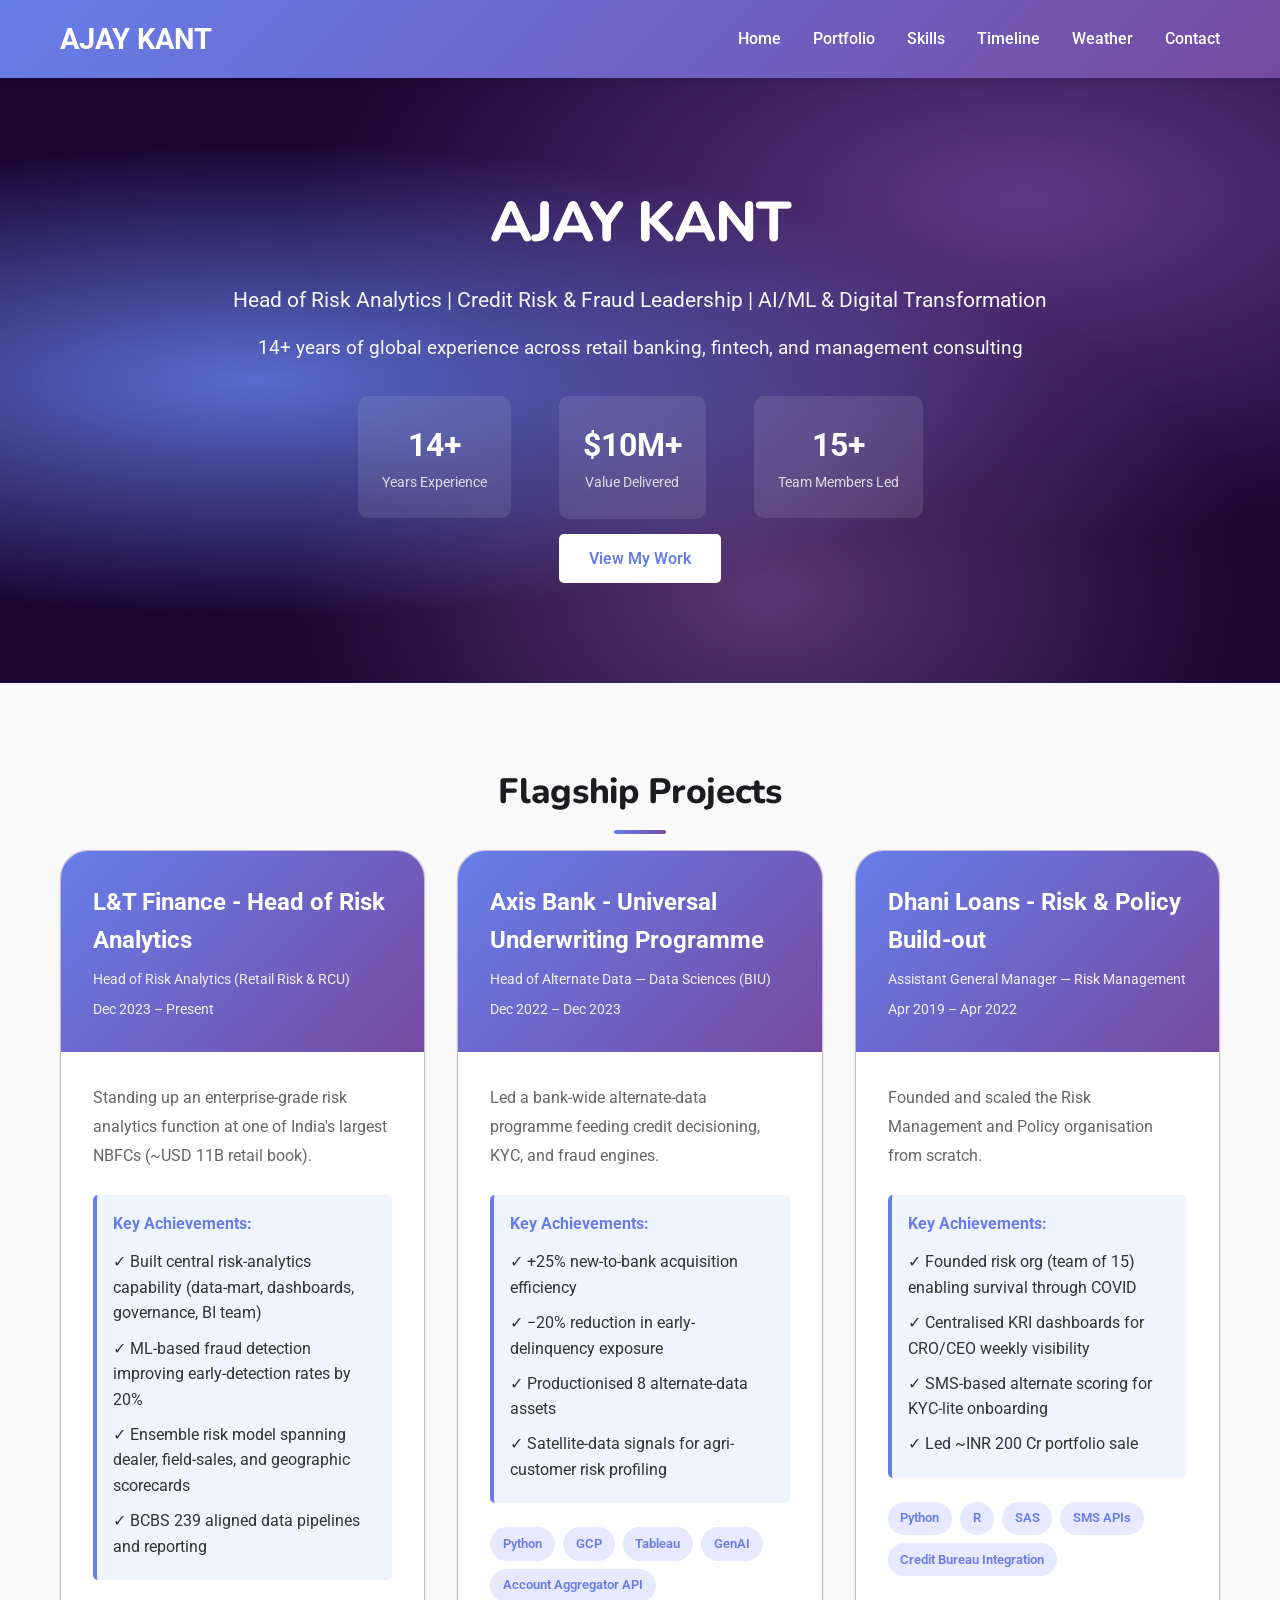
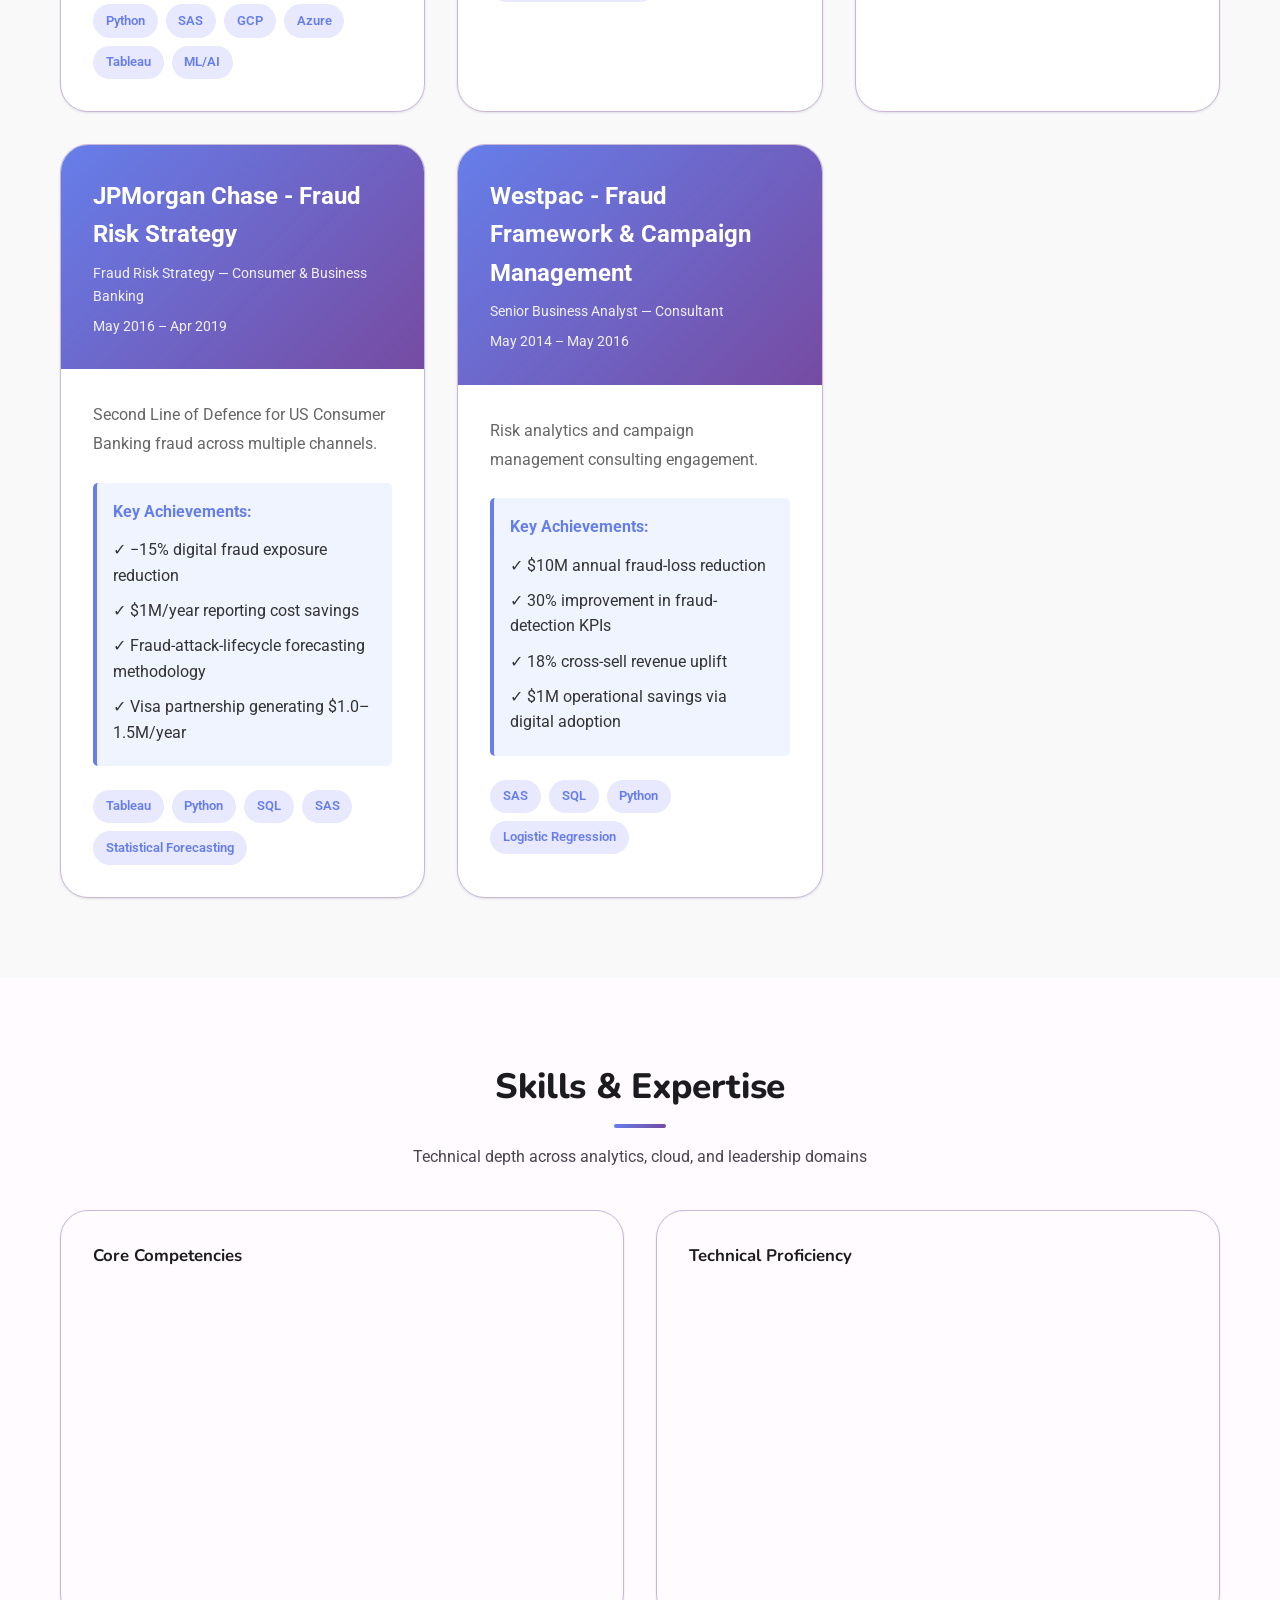
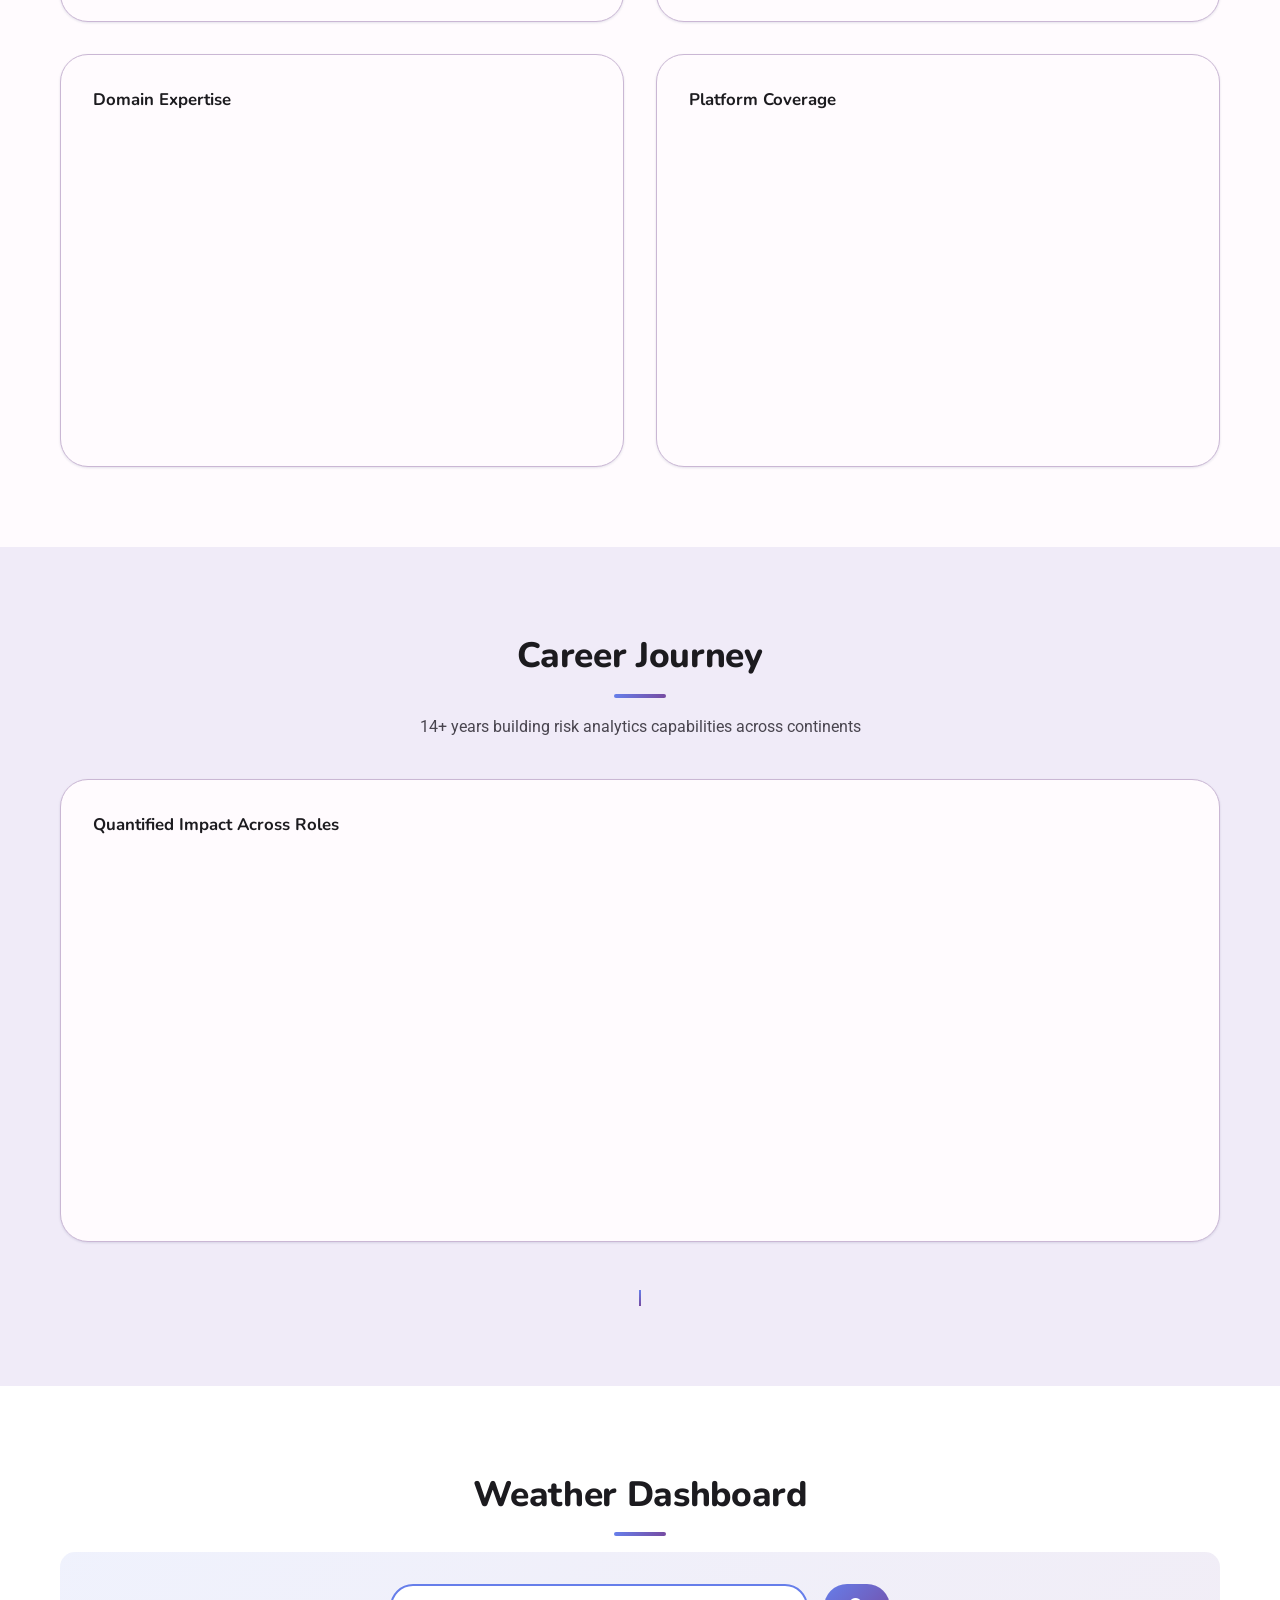
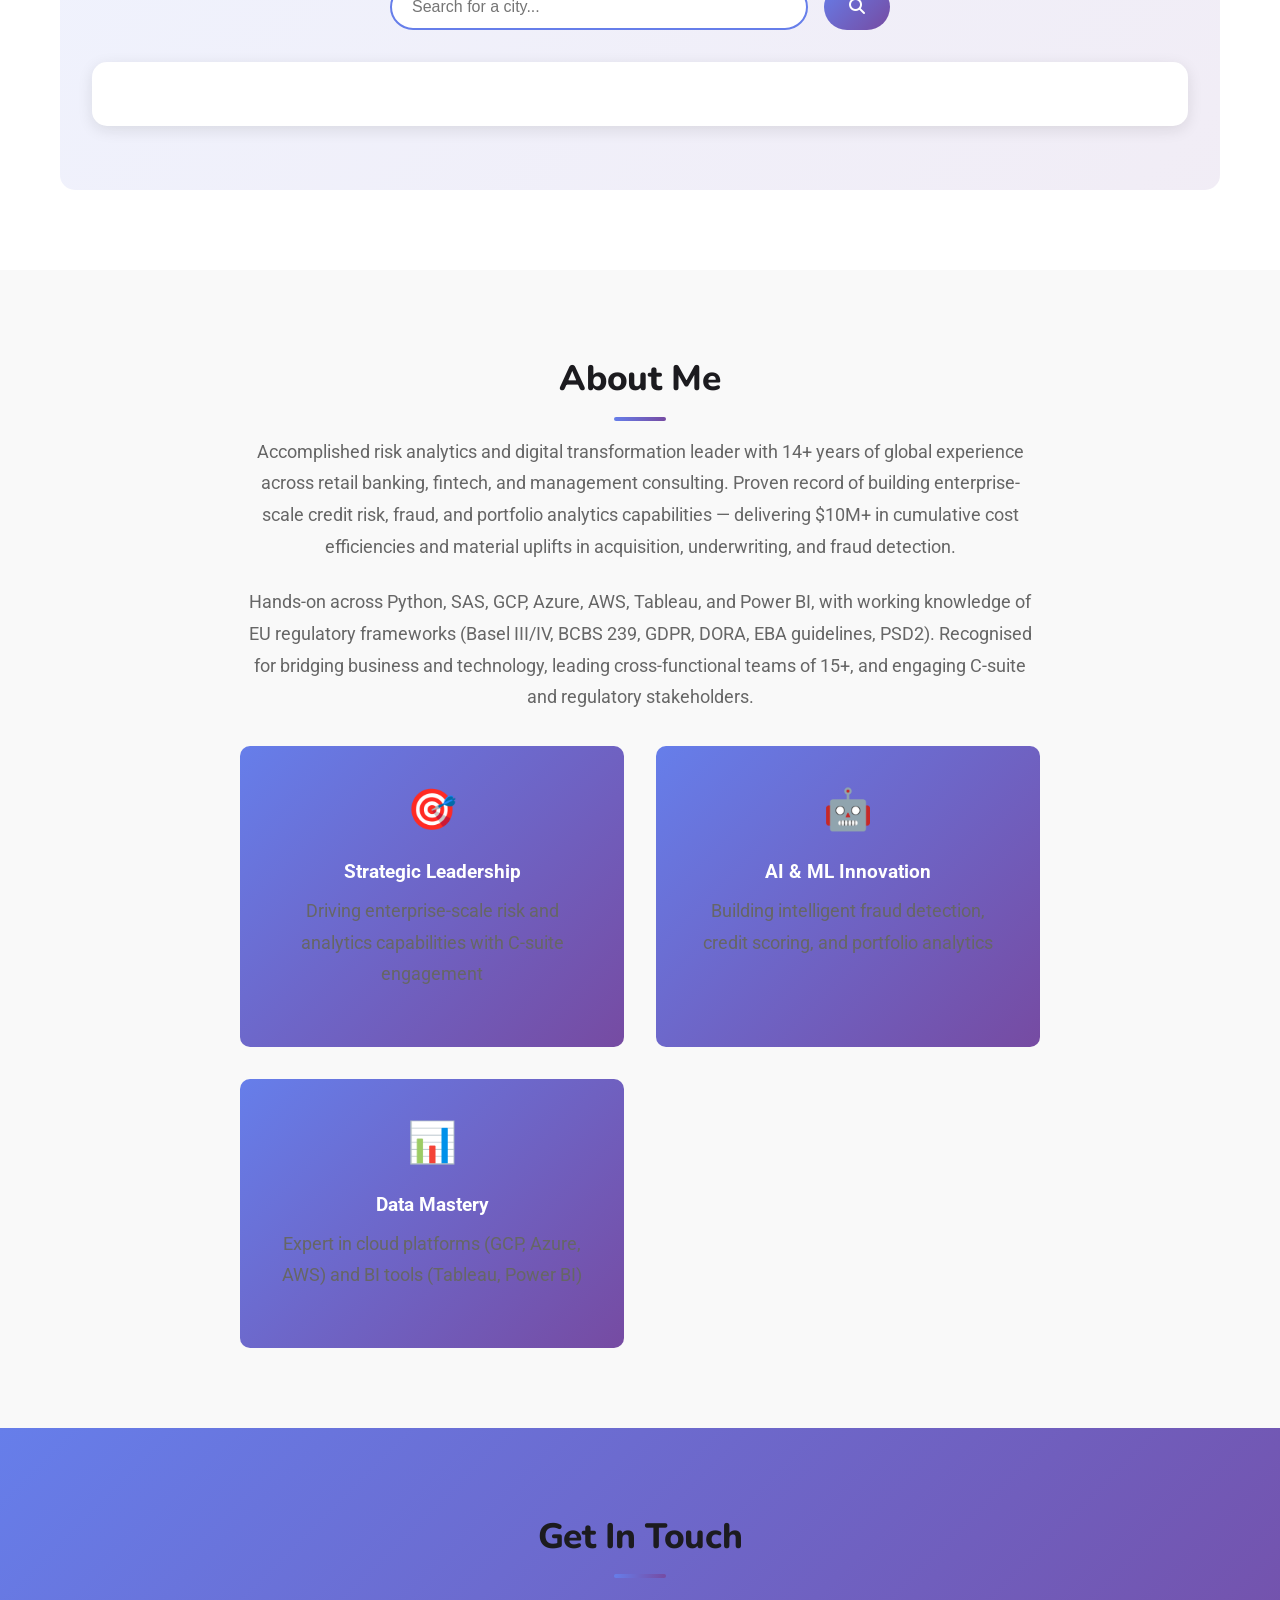
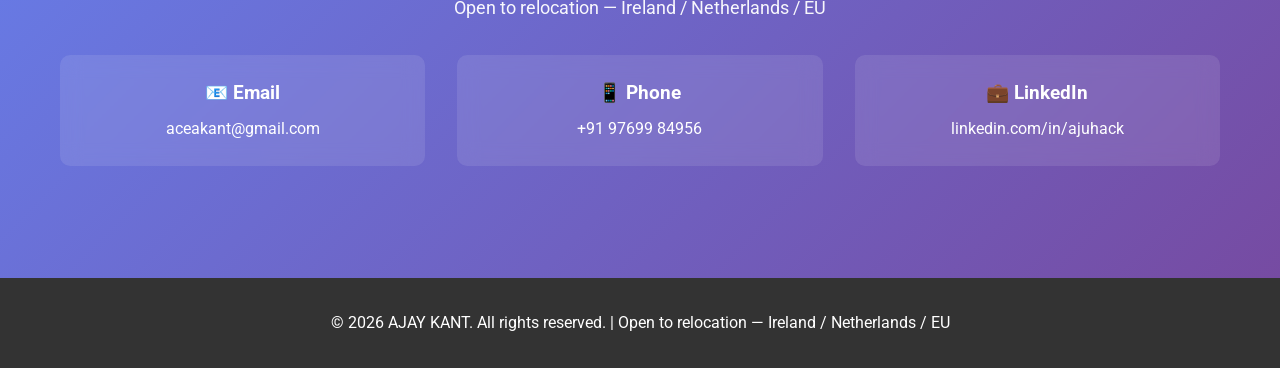
==== index.html @ 86030e55 "Add Material You design, Chart.js visualizations, and GIF accents - Apply M3 design tokens (CSS cust" ====
<!DOCTYPE html>
<html lang="en">
<head>
    <meta charset="UTF-8">
    <meta name="viewport" content="width=device-width, initial-scale=1.0">
    <meta name="description" content="AJAY KANT - Head of Risk Analytics | Professional Portfolio & Weather Dashboard">
    <title>AJAY KANT - Portfolio & Weather Dashboard</title>
    <link rel="stylesheet" href="styles.css">
    <link rel="stylesheet" href="https://cdnjs.cloudflare.com/ajax/libs/font-awesome/6.4.0/css/all.min.css">
    <link href="https://fonts.googleapis.com/css2?family=Nunito:wght@400;600;700;800&family=Roboto:wght@300;400;500&display=swap" rel="stylesheet">
</head>
<body>
    <!-- Navigation -->
    <nav class="navbar">
        <div class="container">
            <div class="logo">
                <h1>AJAY KANT</h1>
            </div>
            <ul class="nav-links">
                <li><a href="#home">Home</a></li>
                <li><a href="#portfolio">Portfolio</a></li>
                <li><a href="#skills">Skills</a></li>
                <li><a href="#timeline">Timeline</a></li>
                <li><a href="#weather">Weather</a></li>
                <li><a href="#contact">Contact</a></li>
            </ul>
        </div>
    </nav>

    <!-- Hero Section -->
    <section id="home" class="hero">
        <div class="hero-gif-overlay" aria-hidden="true">
            <img src="https://media.giphy.com/media/l0HlBO7eyXzSZkJri/giphy.gif"
                 alt="" class="hero-bg-gif" loading="eager" onerror="this.style.display='none'"/>
        </div>
        <div class="hero-content">
            <h1>AJAY KANT</h1>
            <p class="hero-subtitle">Head of Risk Analytics | Credit Risk &amp; Fraud Leadership | AI/ML &amp; Digital Transformation</p>
            <p>14+ years of global experience across retail banking, fintech, and management consulting</p>
            <div class="hero-stats">
                <div class="stat">
                    <div class="stat-number">14+</div>
                    <div class="stat-label">Years Experience</div>
                </div>
                <div class="stat">
                    <div class="stat-number">$10M+</div>
                    <div class="stat-label">Value Delivered</div>
                </div>
                <div class="stat">
                    <div class="stat-number">15+</div>
                    <div class="stat-label">Team Members Led</div>
                </div>
            </div>
            <a href="#portfolio" class="btn btn-primary">View My Work</a>
        </div>
    </section>

    <!-- Portfolio Section -->
    <section id="portfolio" class="portfolio-section">
        <div class="container">
            <h2 class="m3-section-title">Flagship Projects</h2>
            <div class="projects-grid" id="projects-grid"></div>
        </div>
    </section>

    <!-- Skills Visualization Section -->
    <section id="skills" class="skills-section">
        <div class="container">
            <h2 class="m3-section-title">Skills &amp; Expertise</h2>
            <p class="section-subtitle">Technical depth across analytics, cloud, and leadership domains</p>
            <div class="skills-gif-accent">
                <img src="https://media.giphy.com/media/xT9IgzoKnwFNmISR8I/giphy.gif"
                     alt="Data analytics in action" class="section-gif" loading="lazy"
                     onerror="this.style.display='none'"/>
            </div>
            <div class="skills-charts-grid">
                <div class="m3-card chart-card">
                    <h3 class="chart-title">Core Competencies</h3>
                    <div class="chart-wrapper"><canvas id="radarChart"></canvas></div>
                </div>
                <div class="m3-card chart-card">
                    <h3 class="chart-title">Technical Proficiency</h3>
                    <div class="chart-wrapper"><canvas id="skillsBarChart"></canvas></div>
                </div>
                <div class="m3-card chart-card">
                    <h3 class="chart-title">Domain Expertise</h3>
                    <div class="chart-wrapper"><canvas id="domainDoughnutChart"></canvas></div>
                </div>
                <div class="m3-card chart-card">
                    <h3 class="chart-title">Platform Coverage</h3>
                    <div class="chart-wrapper"><canvas id="platformPolarChart"></canvas></div>
                </div>
            </div>
        </div>
    </section>

    <!-- Experience Timeline Section -->
    <section id="timeline" class="timeline-section">
        <div class="container">
            <h2 class="m3-section-title">Career Journey</h2>
            <p class="section-subtitle">14+ years building risk analytics capabilities across continents</p>
            <div class="timeline-gif-accent">
                <img src="https://media.giphy.com/media/3o7TKSjRrfIPjeiVyc/giphy.gif"
                     alt="Career growth visualization" class="section-gif" loading="lazy"
                     onerror="this.style.display='none'"/>
            </div>
            <div class="m3-card timeline-impact-card">
                <h3 class="chart-title">Quantified Impact Across Roles</h3>
                <div class="chart-wrapper chart-wrapper--wide"><canvas id="impactBarChart"></canvas></div>
            </div>
            <div class="timeline-track" id="timeline-track"></div>
        </div>
    </section>

    <!-- Weather Dashboard Section -->
    <section id="weather" class="weather-section">
        <div class="container">
            <h2 class="m3-section-title">Weather Dashboard</h2>
            <div class="weather-container">
                <!-- Search Box -->
                <div class="search-box">
                    <input type="text" id="searchInput" placeholder="Search for a city..." />
                    <button id="searchBtn"><i class="fas fa-search"></i></button>
                </div>

                <!-- Loading Spinner -->
                <div id="loadingSpinner" class="loading-spinner" style="display: none;">
                    <i class="fas fa-spinner fa-spin"></i>
                </div>

                <!-- Error Message -->
                <div id="errorMessage" class="error-message" style="display: none;"></div>

                <!-- Current Weather -->
                <div id="currentWeather" class="current-weather"></div>

                <!-- 5-Day Forecast -->
                <div id="forecastSection" class="forecast-section" style="display: none;">
                    <h3>5-Day Forecast</h3>
                    <div class="forecast-grid" id="forecastGrid"></div>
                </div>

                <!-- Hourly Forecast -->
                <div id="hourlySection" class="hourly-section" style="display: none;">
                    <h3>24-Hour Forecast</h3>
                    <div class="hourly-scroll" id="hourlyScroll"></div>
                </div>

                <!-- Additional Info -->
                <div id="additionalInfo" class="additional-info" style="display: none;"></div>
            </div>
        </div>
    </section>

    <!-- About Section -->
    <section id="about" class="about"></section>

    <!-- Contact Section -->
    <section id="contact" class="contact"></section>

    <!-- Footer -->
    <footer class="footer">
        <div class="container">
            <p>&copy; 2026 AJAY KANT. All rights reserved. | Open to relocation — Ireland / Netherlands / EU</p>
        </div>
    </footer>

    <script src="https://cdn.jsdelivr.net/npm/chart.js@4.4.0/dist/chart.umd.min.js"></script>
    <script src="visualizations.js"></script>
    <script src="script.js"></script>
    <script src="weather.js"></script>
</body>
</html>
---- styles.css ----
/* ===== Material You (M3) Design Tokens ===== */
:root {
    --md-primary:              #667eea;
    --md-on-primary:           #ffffff;
    --md-primary-container:    #e8e0ff;
    --md-on-primary-container: #21005d;
    --md-secondary:            #764ba2;
    --md-secondary-container:  #f0dfff;
    --md-on-secondary-container: #2d0054;
    --md-surface:              #fffbfe;
    --md-surface-variant:      #f0ebf8;
    --md-on-surface:           #1c1b1f;
    --md-on-surface-variant:   #49454f;
    --md-outline-variant:      #cab7d4;
    --md-radius-sm:   8px;
    --md-radius-md:   12px;
    --md-radius-lg:   16px;
    --md-radius-xl:   28px;
    --md-radius-full: 9999px;
    --md-duration-short:  200ms;
    --md-duration-medium: 300ms;
    --md-easing-standard: cubic-bezier(0.2, 0, 0, 1);
}

* {
    margin: 0;
    padding: 0;
    box-sizing: border-box;
}

body {
    font-family: 'Roboto', 'Segoe UI', Tahoma, Geneva, Verdana, sans-serif;
    line-height: 1.6;
    color: #333;
    background-color: var(--md-surface);
}

/* ===== M3 Utility Classes ===== */
.m3-card {
    background: var(--md-surface);
    border-radius: var(--md-radius-xl);
    border: 1px solid var(--md-outline-variant);
    box-shadow: 0 1px 3px rgba(0,0,0,0.08), 0 1px 2px rgba(102,126,234,0.06);
    transition: box-shadow var(--md-duration-medium) var(--md-easing-standard),
                transform var(--md-duration-medium) var(--md-easing-standard);
    overflow: hidden;
}

.m3-card:hover {
    box-shadow: 0 4px 12px rgba(0,0,0,0.12), 0 2px 8px rgba(102,126,234,0.1);
    transform: translateY(-2px);
}

.m3-section-title {
    font-family: 'Nunito', 'Segoe UI', sans-serif;
    font-size: 2.2rem;
    font-weight: 800;
    color: var(--md-on-surface);
    text-align: center;
    letter-spacing: -0.01em;
    position: relative;
    padding-bottom: 14px;
    margin-bottom: 1rem;
}

.m3-section-title::after {
    content: '';
    position: absolute;
    bottom: 0;
    left: 50%;
    transform: translateX(-50%);
    width: 52px;
    height: 4px;
    background: linear-gradient(90deg, var(--md-primary), var(--md-secondary));
    border-radius: var(--md-radius-full);
}

.section-subtitle {
    text-align: center;
    color: var(--md-on-surface-variant);
    font-size: 1rem;
    margin-bottom: 2.5rem;
}

.container {
    max-width: 1200px;
    margin: 0 auto;
    padding: 0 20px;
}

/* Navigation */
.navbar {
    background: linear-gradient(135deg, #667eea 0%, #764ba2 100%);
    color: white;
    padding: 1rem 0;
    position: sticky;
    top: 0;
    z-index: 100;
    box-shadow: 0 2px 10px rgba(0, 0, 0, 0.1);
}

.navbar .container {
    display: flex;
    justify-content: space-between;
    align-items: center;
}

.logo h1 {
    font-size: 1.8rem;
    font-weight: 700;
}

.nav-links {
    list-style: none;
    display: flex;
    gap: 2rem;
}

.nav-links a {
    color: white;
    text-decoration: none;
    font-weight: 500;
    transition: opacity 0.3s;
}

.nav-links a:hover {
    opacity: 0.8;
}

/* Hero Section */
.hero {
    background:
        radial-gradient(ellipse at 20% 50%, rgba(102,126,234,0.85) 0%, transparent 55%),
        radial-gradient(ellipse at 80% 20%, rgba(118,75,162,0.75) 0%, transparent 50%),
        radial-gradient(ellipse at 60% 85%, rgba(124,82,149,0.65) 0%, transparent 45%),
        #1a0533;
    color: white;
    padding: 100px 20px;
    text-align: center;
    animation: fadeIn 1s ease-in;
    position: relative;
    overflow: hidden;
}

.hero-gif-overlay {
    position: absolute;
    inset: 0;
    z-index: 0;
    pointer-events: none;
    opacity: 0.13;
}

.hero-bg-gif {
    width: 100%;
    height: 100%;
    object-fit: cover;
}

.hero-content {
    position: relative;
    z-index: 1;
}

.hero-content h1 {
    font-family: 'Nunito', 'Segoe UI', sans-serif;
    font-size: 3.5rem;
    margin-bottom: 1rem;
    font-weight: 800;
    letter-spacing: -0.02em;
}

.hero-content p {
    font-size: 1.2rem;
    margin-bottom: 1rem;
    opacity: 0.95;
}

.hero-subtitle {
    font-size: 1.3rem !important;
    margin-bottom: 0.5rem;
}

.hero-stats {
    display: flex;
    justify-content: center;
    gap: 3rem;
    margin-top: 2rem;
    flex-wrap: wrap;
}

.stat {
    background: rgba(255, 255, 255, 0.1);
    padding: 1.5rem;
    border-radius: 10px;
    backdrop-filter: blur(10px);
}

.stat-number {
    font-size: 2rem;
    font-weight: 700;
}

.stat-label {
    font-size: 0.9rem;
    opacity: 0.8;
}

/* Buttons */
.btn {
    display: inline-block;
    padding: 12px 30px;
    border-radius: 5px;
    text-decoration: none;
    font-weight: 600;
    transition: all 0.3s;
    border: none;
    cursor: pointer;
}

.btn-primary {
    background: white;
    color: #667eea;
    margin-top: 1rem;
}

.btn-primary:hover {
    transform: translateY(-2px);
    box-shadow: 0 5px 15px rgba(0, 0, 0, 0.2);
}

.btn-secondary {
    background: #667eea;
    color: white;
    border: 2px solid white;
}

.btn-secondary:hover {
    background: transparent;
    transform: translateY(-2px);
}

/* Portfolio Section */
.portfolio-section {
    padding: 80px 20px;
    background-color: #f9f9f9;
}

.portfolio-section h2,
.weather-section h2,
.about h2,
.contact h2,
.skills-section h2,
.timeline-section h2 {
    font-size: 2.2rem;
    margin-bottom: 1rem;
    text-align: center;
    color: var(--md-on-surface);
}

.projects-grid {
    display: grid;
    grid-template-columns: repeat(auto-fit, minmax(350px, 1fr));
    gap: 2rem;
}

.project-card {
    background: white;
    border-radius: var(--md-radius-xl);
    overflow: hidden;
    box-shadow: 0 1px 3px rgba(0,0,0,0.08), 0 1px 2px rgba(102,126,234,0.06);
    border: 1px solid var(--md-outline-variant);
    transition: all var(--md-duration-medium) var(--md-easing-standard);
    animation: slideIn 0.6s ease-out;
}

.project-card:hover {
    transform: translateY(-6px);
    box-shadow: 0 8px 24px rgba(102, 126, 234, 0.18);
}

.project-header {
    background: linear-gradient(135deg, #667eea 0%, #764ba2 100%);
    color: white;
    padding: 2rem;
}

.project-title {
    font-size: 1.5rem;
    font-weight: 700;
    margin-bottom: 0.5rem;
}

.project-role {
    font-size: 0.9rem;
    opacity: 0.9;
}

.project-body {
    padding: 2rem;
}

.project-description {
    margin-bottom: 1.5rem;
    color: #666;
    line-height: 1.8;
}

.project-impact {
    background: #f0f4ff;
    padding: 1rem;
    border-left: 4px solid #667eea;
    margin-bottom: 1.5rem;
    border-radius: 5px;
}

.project-impact-title {
    font-weight: 700;
    color: #667eea;
    margin-bottom: 0.5rem;
}

.project-tech {
    display: flex;
    flex-wrap: wrap;
    gap: 0.5rem;
}

.tech-tag {
    display: inline-block;
    background: #e8e8ff;
    color: #667eea;
    padding: 0.4rem 0.8rem;
    border-radius: 20px;
    font-size: 0.8rem;
    font-weight: 600;
}

/* Weather Section */
.weather-section {
    padding: 80px 20px;
    background: white;
}

.weather-container {
    background: linear-gradient(135deg, rgba(102, 126, 234, 0.1) 0%, rgba(118, 75, 162, 0.1) 100%);
    border-radius: 15px;
    padding: 2rem;
    backdrop-filter: blur(10px);
}

.search-box {
    display: flex;
    gap: 1rem;
    margin-bottom: 2rem;
    max-width: 500px;
    margin-left: auto;
    margin-right: auto;
}

.search-box input {
    flex: 1;
    padding: 12px 20px;
    border: 2px solid #667eea;
    border-radius: 25px;
    font-size: 1rem;
    transition: all 0.3s;
}

.search-box input:focus {
    outline: none;
    border-color: #764ba2;
    box-shadow: 0 0 10px rgba(102, 126, 234, 0.3);
}

.search-box button {
    padding: 12px 25px;
    background: linear-gradient(135deg, #667eea 0%, #764ba2 100%);
    color: white;
    border: none;
    border-radius: 25px;
    cursor: pointer;
    font-size: 1rem;
    transition: all 0.3s;
}

.search-box button:hover {
    transform: translateY(-2px);
    box-shadow: 0 5px 15px rgba(102, 126, 234, 0.3);
}

.loading-spinner {
    text-align: center;
    padding: 3rem;
    font-size: 3rem;
    color: #667eea;
}

.error-message {
    background: #fee;
    color: #c33;
    padding: 1.5rem;
    border-radius: 10px;
    margin-bottom: 2rem;
    text-align: center;
    font-weight: 600;
}

.current-weather {
    background: white;
    border-radius: 15px;
    padding: 2rem;
    margin-bottom: 2rem;
    box-shadow: 0 4px 15px rgba(0, 0, 0, 0.1);
}

.weather-header {
    display: grid;
    grid-template-columns: auto 1fr;
    gap: 2rem;
    margin-bottom: 2rem;
    align-items: center;
}

.weather-icon {
    font-size: 4rem;
    color: #667eea;
}

.weather-info h2 {
    font-size: 2rem;
    margin-bottom: 0.5rem;
}

.weather-info p {
    color: #666;
    font-size: 1.1rem;
}

.weather-metrics {
    display: grid;
    grid-template-columns: repeat(auto-fit, minmax(150px, 1fr));
    gap: 1rem;
}

.metric {
    background: #f5f5f5;
    padding: 1rem;
    border-radius: 10px;
    text-align: center;
}

.metric-label {
    font-size: 0.85rem;
    color: #999;
    margin-bottom: 0.5rem;
}

.metric-value {
    font-size: 1.3rem;
    font-weight: 700;
    color: #667eea;
}

.forecast-section h3,
.hourly-section h3 {
    margin-bottom: 1.5rem;
    color: #333;
}

.forecast-grid {
    display: grid;
    grid-template-columns: repeat(auto-fit, minmax(150px, 1fr));
    gap: 1rem;
    margin-bottom: 2rem;
}

.forecast-card {
    background: white;
    border-radius: 10px;
    padding: 1.5rem;
    text-align: center;
    box-shadow: 0 2px 10px rgba(0, 0, 0, 0.1);
    transition: all 0.3s;
}

.forecast-card:hover {
    transform: translateY(-5px);
    box-shadow: 0 5px 15px rgba(102, 126, 234, 0.2);
}

.forecast-date {
    font-weight: 600;
    color: #667eea;
    margin-bottom: 0.5rem;
}

.forecast-icon {
    font-size: 2rem;
    color: #667eea;
    margin: 0.5rem 0;
}

.forecast-temp {
    font-size: 1.1rem;
    font-weight: 700;
}

.forecast-condition {
    font-size: 0.85rem;
    color: #666;
    margin-top: 0.5rem;
}

.hourly-scroll {
    display: flex;
    gap: 1rem;
    overflow-x: auto;
    padding: 1rem 0;
    margin-bottom: 2rem;
}

.hourly-card {
    background: white;
    border-radius: 10px;
    padding: 1rem;
    text-align: center;
    min-width: 120px;
    box-shadow: 0 2px 10px rgba(0, 0, 0, 0.1);
    flex-shrink: 0;
}

.hourly-time {
    font-weight: 600;
    color: #667eea;
    margin-bottom: 0.5rem;
}

.hourly-icon {
    font-size: 1.5rem;
    margin: 0.5rem 0;
}

.hourly-temp {
    font-size: 1rem;
    font-weight: 700;
}

.additional-info {
    background: white;
    border-radius: 15px;
    padding: 2rem;
    box-shadow: 0 4px 15px rgba(0, 0, 0, 0.1);
}

.info-grid {
    display: grid;
    grid-template-columns: repeat(auto-fit, minmax(200px, 1fr));
    gap: 1.5rem;
}

.info-item {
    text-align: center;
}

.info-icon {
    font-size: 2rem;
    color: #667eea;
    margin-bottom: 0.5rem;
}

.info-label {
    font-size: 0.85rem;
    color: #999;
    margin-bottom: 0.5rem;
}

.info-value {
    font-size: 1.3rem;
    font-weight: 700;
    color: #333;
}

/* About & Contact */
.about {
    padding: 80px 20px;
    background-color: #f9f9f9;
}

.about-content {
    max-width: 800px;
    margin: 0 auto;
    text-align: center;
}

.about-content p {
    font-size: 1.1rem;
    color: #666;
    line-height: 1.8;
    margin-bottom: 1.5rem;
}

.about-highlights {
    display: grid;
    grid-template-columns: repeat(auto-fit, minmax(250px, 1fr));
    gap: 2rem;
    margin-top: 2rem;
}

.highlight {
    padding: 2rem;
    background: linear-gradient(135deg, #667eea 0%, #764ba2 100%);
    color: white;
    border-radius: 10px;
}

.highlight-icon {
    font-size: 2.5rem;
    margin-bottom: 1rem;
}

.highlight h3 {
    margin-bottom: 0.5rem;
}

.contact {
    padding: 80px 20px;
    background: linear-gradient(135deg, #667eea 0%, #764ba2 100%);
    color: white;
    text-align: center;
}

.contact p {
    font-size: 1.1rem;
    margin-bottom: 2rem;
    opacity: 0.95;
}

.contact-info {
    display: grid;
    grid-template-columns: repeat(auto-fit, minmax(250px, 1fr));
    gap: 2rem;
    margin-bottom: 2rem;
}

.contact-item {
    background: rgba(255, 255, 255, 0.1);
    padding: 1.5rem;
    border-radius: 10px;
    backdrop-filter: blur(10px);
}

.contact-item h3 {
    margin-bottom: 0.5rem;
}

.contact-item a {
    color: white;
    text-decoration: none;
    word-break: break-all;
}

.contact-item a:hover {
    text-decoration: underline;
}

/* Footer */
.footer {
    background: #333;
    color: white;
    text-align: center;
    padding: 2rem;
}

/* Animations */
@keyframes fadeIn {
    from {
        opacity: 0;
    }
    to {
        opacity: 1;
    }
}

@keyframes slideIn {
    from {
        opacity: 0;
        transform: translateY(20px);
    }
    to {
        opacity: 1;
        transform: translateY(0);
    }
}

@keyframes spin {
    from {
        transform: rotate(0deg);
    }
    to {
        transform: rotate(360deg);
    }
}

/* ===== Skills Visualization Section ===== */
.skills-section {
    padding: 80px 20px;
    background: var(--md-surface);
}

.skills-gif-accent,
.timeline-gif-accent {
    text-align: center;
    margin-bottom: 2.5rem;
}

.section-gif {
    height: 80px;
    width: auto;
    border-radius: var(--md-radius-md);
    display: inline-block;
}

.skills-charts-grid {
    display: grid;
    grid-template-columns: 1fr 1fr;
    gap: 2rem;
    margin-top: 1rem;
}

.chart-card {
    padding: 2rem;
}

.chart-title {
    font-family: 'Nunito', 'Segoe UI', sans-serif;
    font-size: 1.05rem;
    font-weight: 700;
    margin-bottom: 1.25rem;
    color: var(--md-on-surface);
}

.chart-wrapper {
    position: relative;
    height: 300px;
    overflow: hidden;
}

.chart-wrapper--wide {
    height: 350px;
}

/* ===== Experience Timeline Section ===== */
.timeline-section {
    padding: 80px 20px;
    background: var(--md-surface-variant);
}

.timeline-impact-card {
    padding: 2rem;
    margin-bottom: 3rem;
}

.timeline-track {
    position: relative;
    max-width: 900px;
    margin: 0 auto;
    padding-top: 1rem;
}

.timeline-track::before {
    content: '';
    position: absolute;
    left: 50%;
    top: 0;
    bottom: 0;
    width: 2px;
    background: linear-gradient(to bottom, var(--md-primary), var(--md-secondary));
    transform: translateX(-50%);
}

.timeline-item {
    display: grid;
    grid-template-columns: 1fr 60px 1fr;
    margin-bottom: 2rem;
    align-items: start;
    gap: 0;
}

.timeline-card {
    padding: 1.5rem;
    border-radius: var(--md-radius-xl);
    background: var(--md-surface);
    border: 1px solid var(--md-outline-variant);
    box-shadow: 0 1px 3px rgba(0,0,0,0.08);
    transition: box-shadow var(--md-duration-medium) var(--md-easing-standard),
                transform var(--md-duration-medium) var(--md-easing-standard);
}

.timeline-card:hover {
    box-shadow: 0 4px 12px rgba(102,126,234,0.15);
    transform: translateY(-2px);
}

.timeline-card--left {
    grid-column: 1;
    text-align: right;
}

.timeline-card--right {
    grid-column: 3;
    text-align: left;
}

.timeline-connector {
    grid-column: 2;
    display: flex;
    flex-direction: column;
    align-items: center;
    padding-top: 1rem;
}

.timeline-spacer {
    grid-column: 3;
}

.timeline-item:nth-child(even) .timeline-spacer {
    grid-column: 1;
    grid-row: 1;
}

.timeline-dot {
    width: 44px;
    height: 44px;
    border-radius: 50%;
    background: linear-gradient(135deg, var(--md-primary), var(--md-secondary));
    display: flex;
    align-items: center;
    justify-content: center;
    color: white;
    font-size: 1rem;
    position: relative;
    z-index: 1;
    box-shadow: 0 0 0 4px var(--md-surface-variant), 0 0 0 6px var(--md-primary);
    flex-shrink: 0;
}

.timeline-period {
    font-size: 0.82rem;
    font-weight: 700;
    color: var(--md-primary);
    letter-spacing: 0.04em;
    text-transform: uppercase;
    margin-bottom: 0.3rem;
}

.timeline-company {
    font-family: 'Nunito', 'Segoe UI', sans-serif;
    font-size: 1.15rem;
    font-weight: 800;
    color: var(--md-on-surface);
    margin-bottom: 0.25rem;
}

.timeline-role {
    font-size: 0.88rem;
    color: var(--md-on-surface-variant);
    margin-bottom: 0.4rem;
    line-height: 1.4;
}

.timeline-location {
    font-size: 0.82rem;
    color: var(--md-on-surface-variant);
    margin-bottom: 0.5rem;
}

.timeline-location i {
    color: var(--md-primary);
    margin-right: 4px;
}

.timeline-metric-badge {
    display: inline-block;
    padding: 0.3rem 0.85rem;
    border-radius: var(--md-radius-sm);
    background: var(--md-primary-container);
    color: var(--md-on-primary-container);
    font-size: 0.78rem;
    font-weight: 700;
    letter-spacing: 0.01em;
}

/* ===== About GIF ===== */
.about-gif-row {
    margin: 2rem 0;
    text-align: center;
}

.about-gif {
    height: 120px;
    width: auto;
    border-radius: var(--md-radius-lg);
    box-shadow: 0 4px 16px rgba(102,126,234,0.2);
}

/* ===== Responsive */
@media (max-width: 768px) {
    .hero-content h1 {
        font-size: 2rem;
    }

    .hero-content p {
        font-size: 1rem;
    }

    .nav-links {
        gap: 1rem;
        font-size: 0.9rem;
    }

    .projects-grid {
        grid-template-columns: 1fr;
    }

    .hero-stats {
        gap: 1rem;
    }

    .weather-header {
        grid-template-columns: 1fr;
        gap: 1rem;
    }

    .skills-charts-grid {
        grid-template-columns: 1fr;
    }

    .chart-wrapper {
        height: 260px;
    }

    .timeline-track::before {
        left: 22px;
        transform: none;
    }

    .timeline-item {
        grid-template-columns: 44px 1fr;
        gap: 1rem;
    }

    .timeline-card--left,
    .timeline-card--right {
        grid-column: 2;
        grid-row: 1;
        text-align: left;
    }

    .timeline-connector {
        grid-column: 1;
        grid-row: 1;
    }

    .timeline-spacer {
        display: none;
    }

    .timeline-dot {
        width: 36px;
        height: 36px;
        font-size: 0.85rem;
        box-shadow: 0 0 0 3px var(--md-surface-variant), 0 0 0 5px var(--md-primary);
    }

    .m3-section-title {
        font-size: 1.8rem;
    }
}

@media (max-width: 480px) {
    .nav-links {
        gap: 0.5rem;
        font-size: 0.8rem;
    }

    .hero-content h1 {
        font-size: 1.5rem;
    }

    .portfolio-section h2,
    .weather-section h2,
    .about h2,
    .contact h2,
    .skills-section h2,
    .timeline-section h2 {
        font-size: 1.8rem;
    }

    .m3-section-title {
        font-size: 1.6rem;
    }

    .search-box {
        flex-direction: column;
    }
}
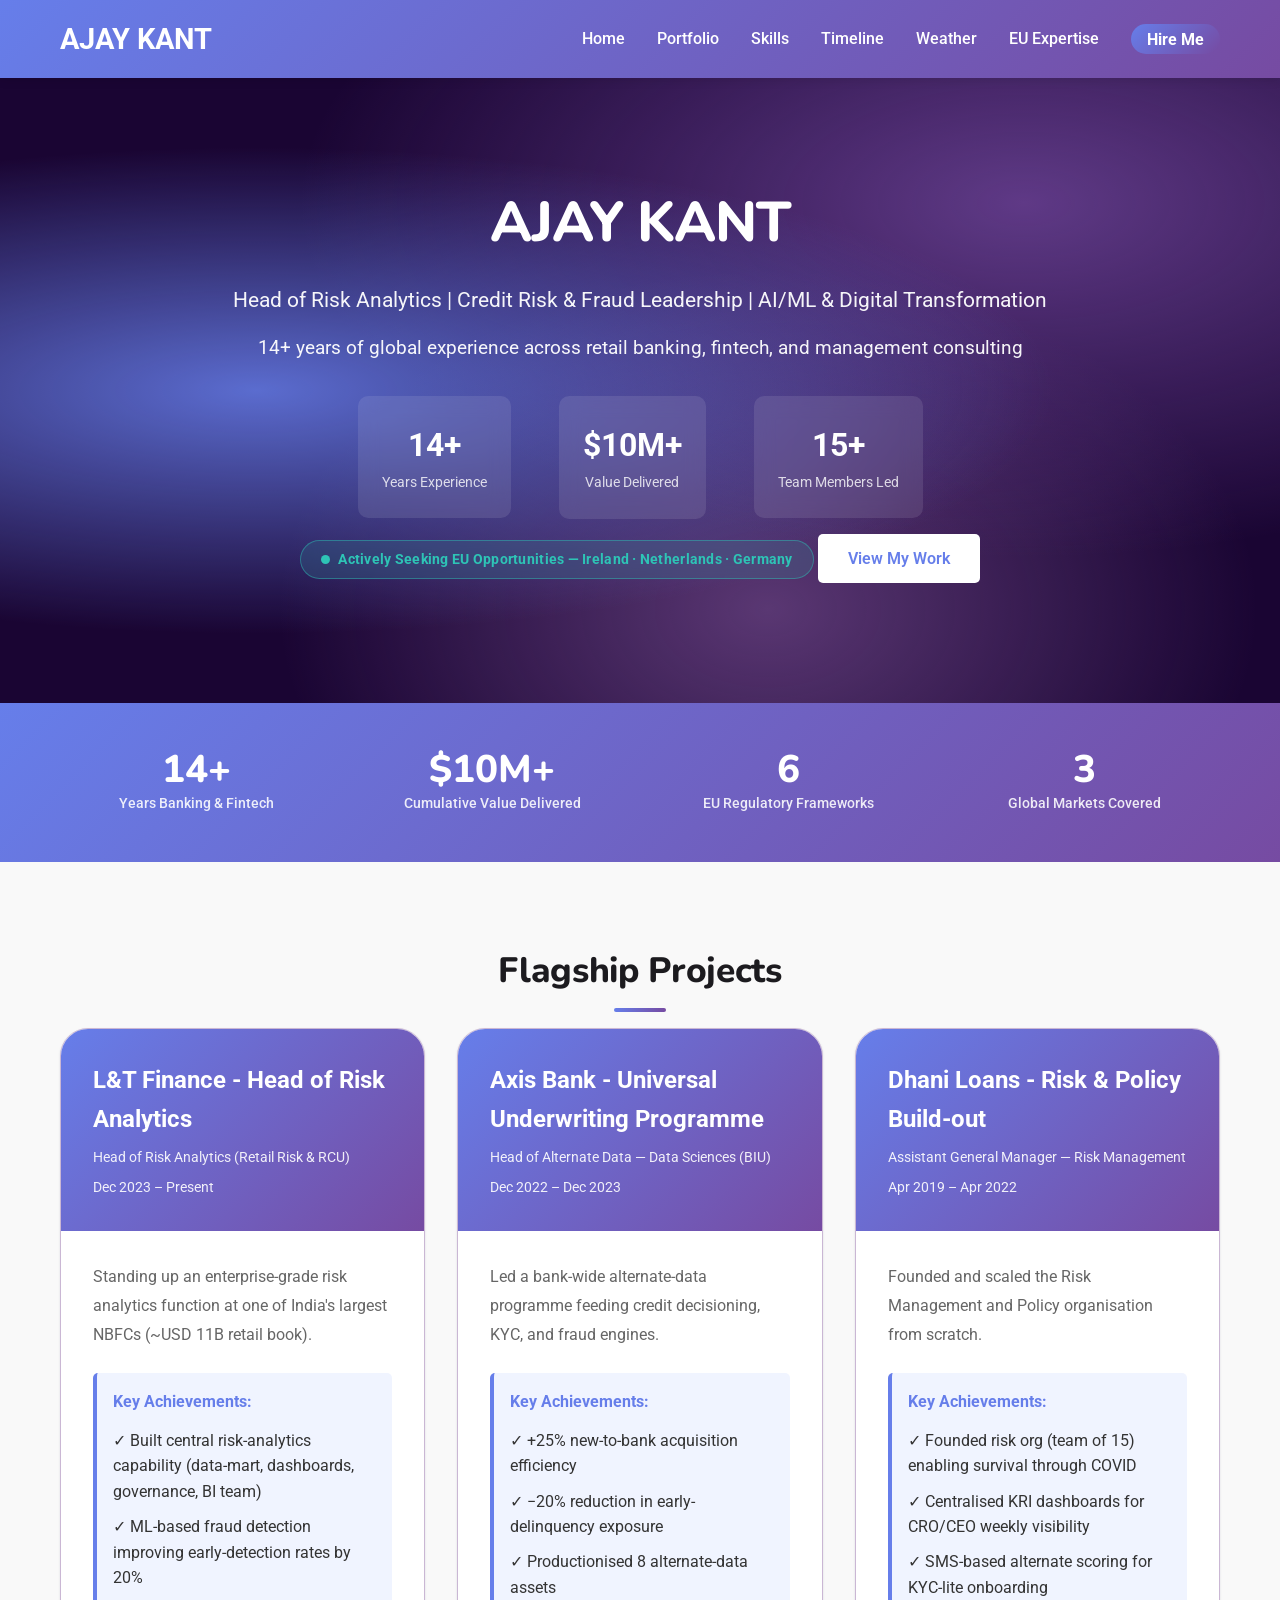
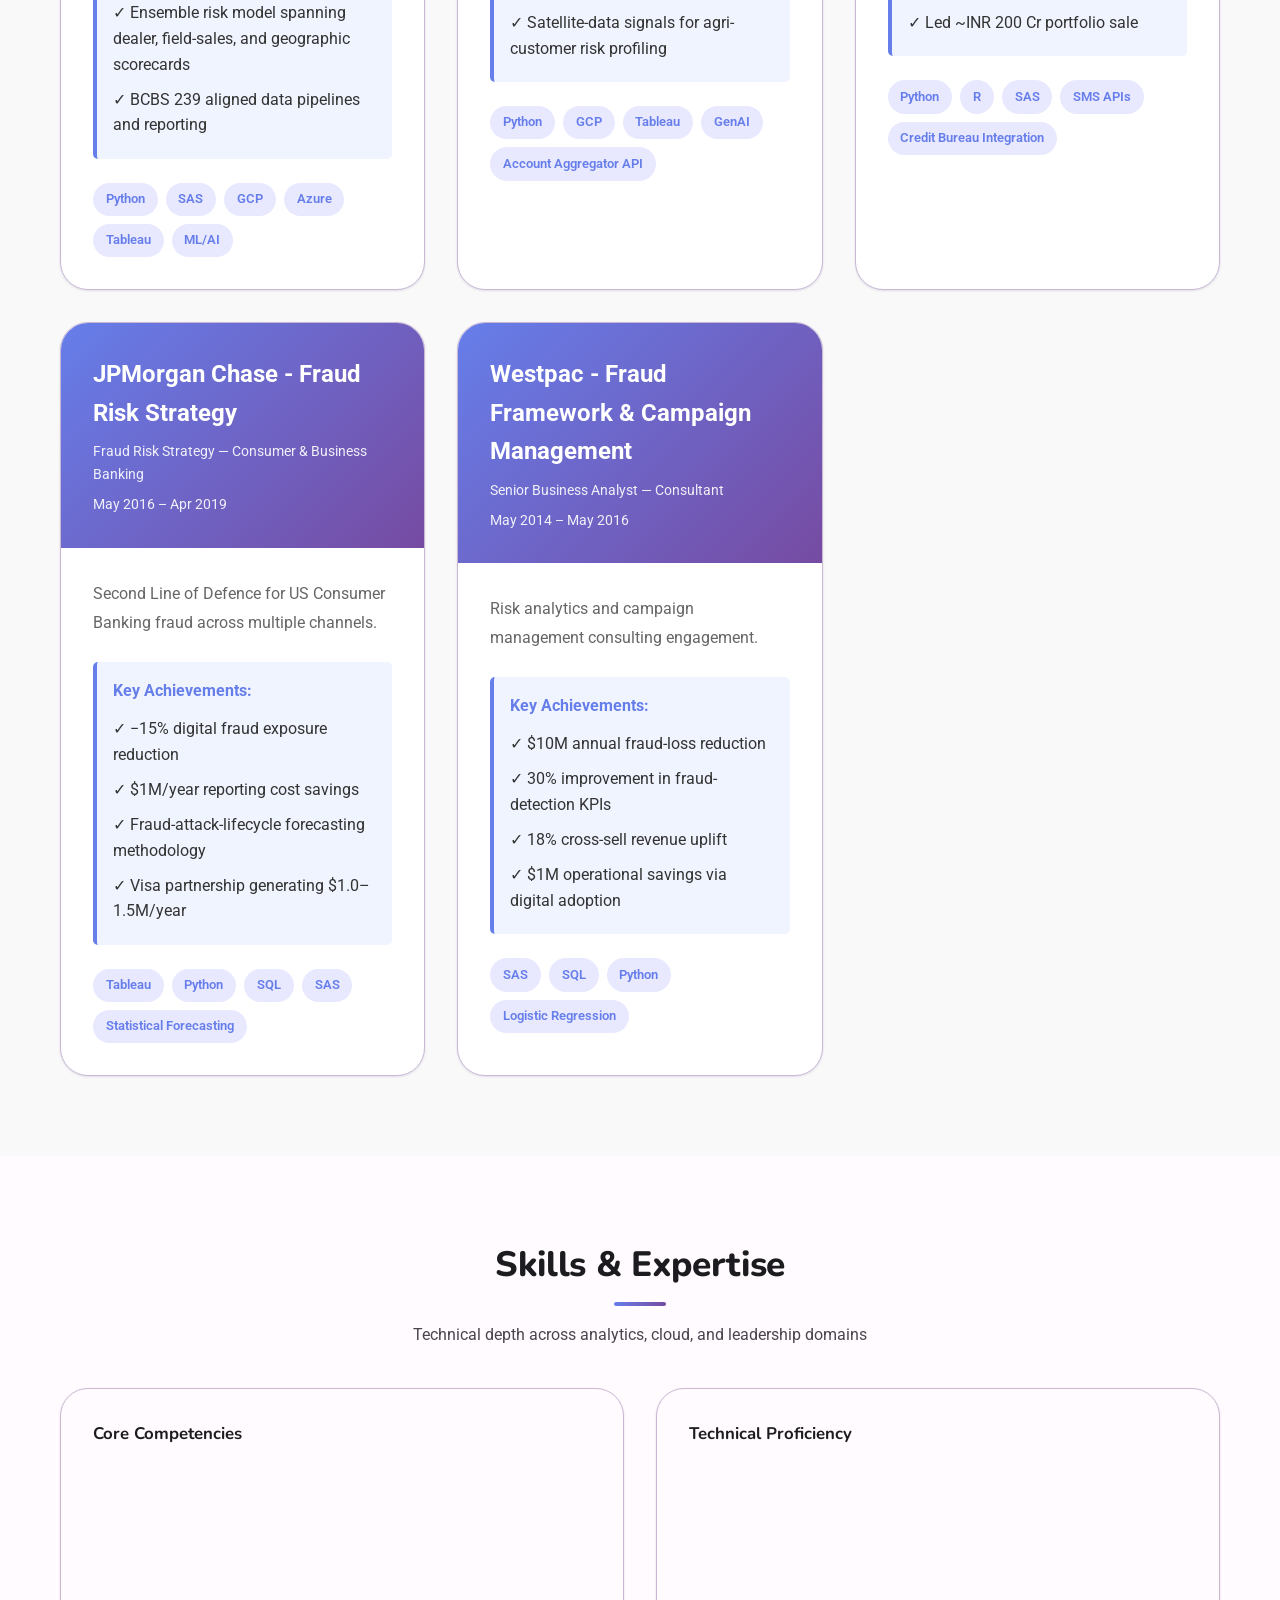
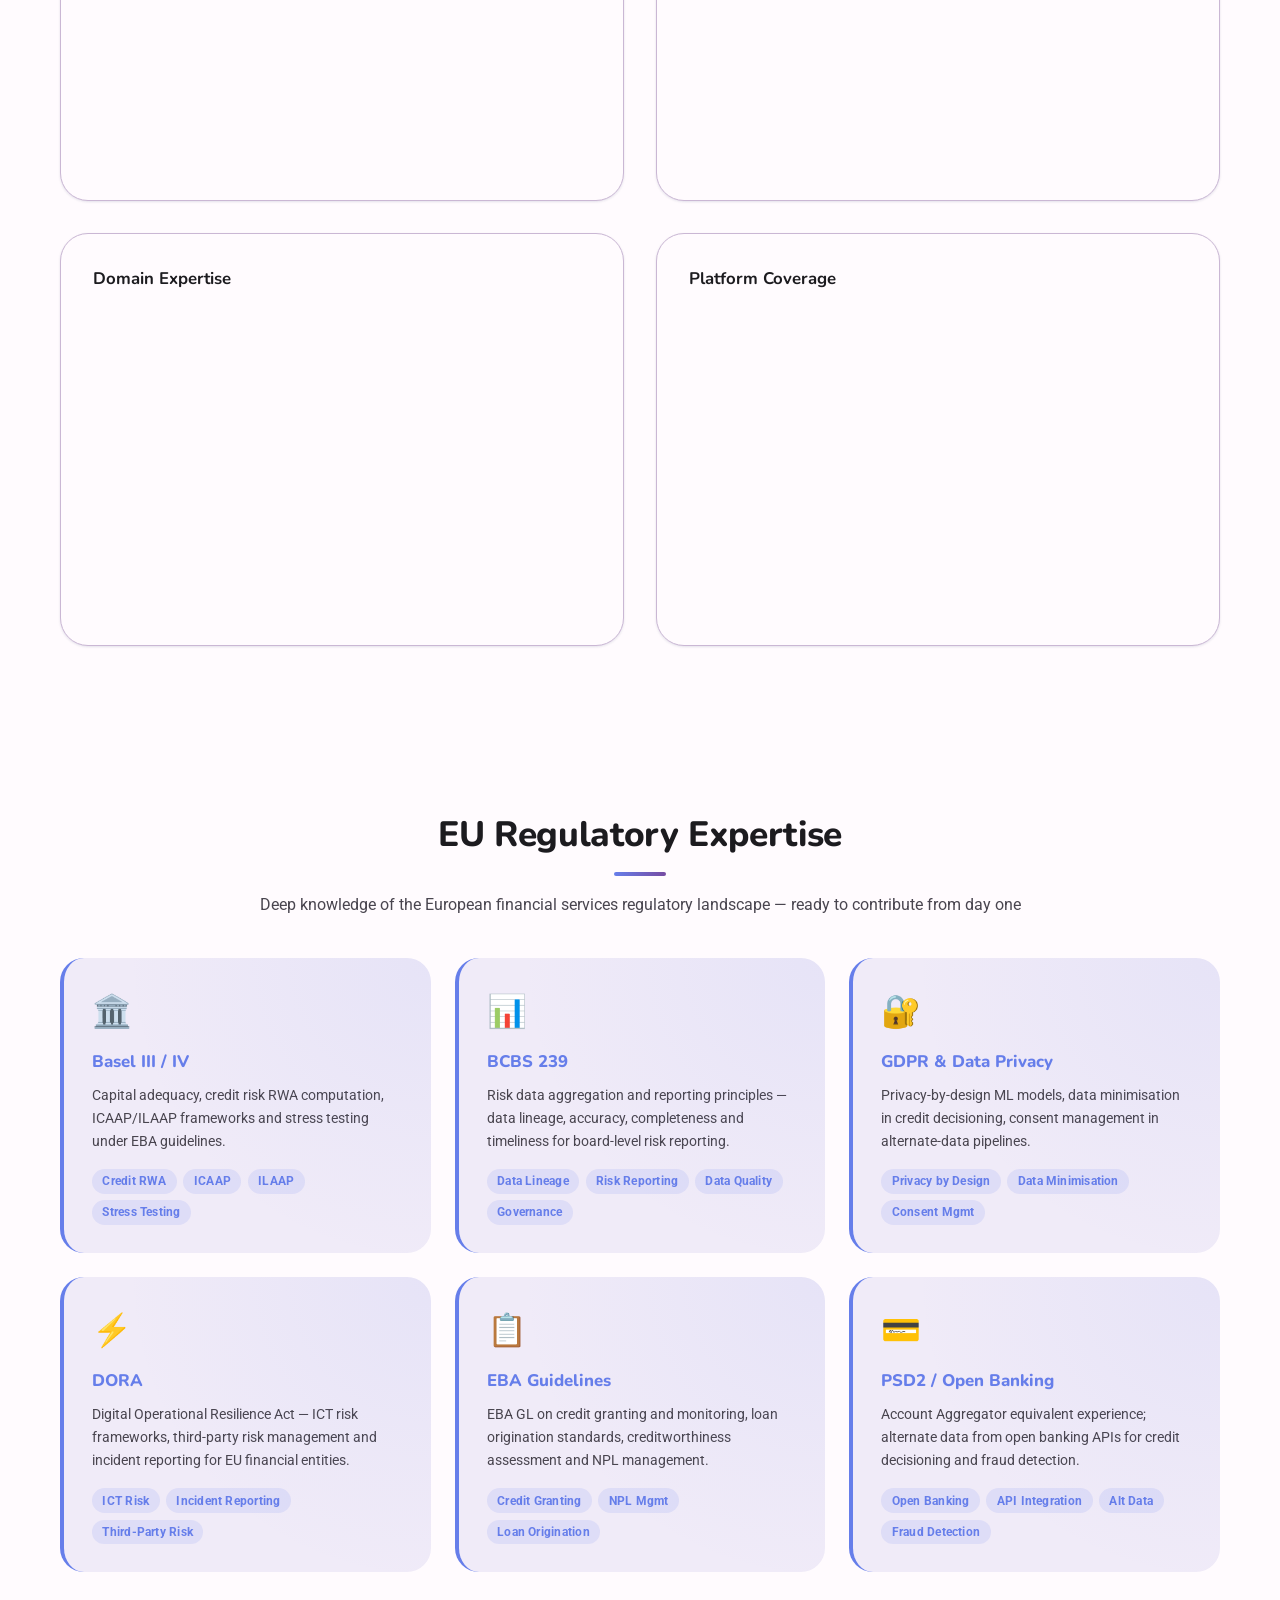
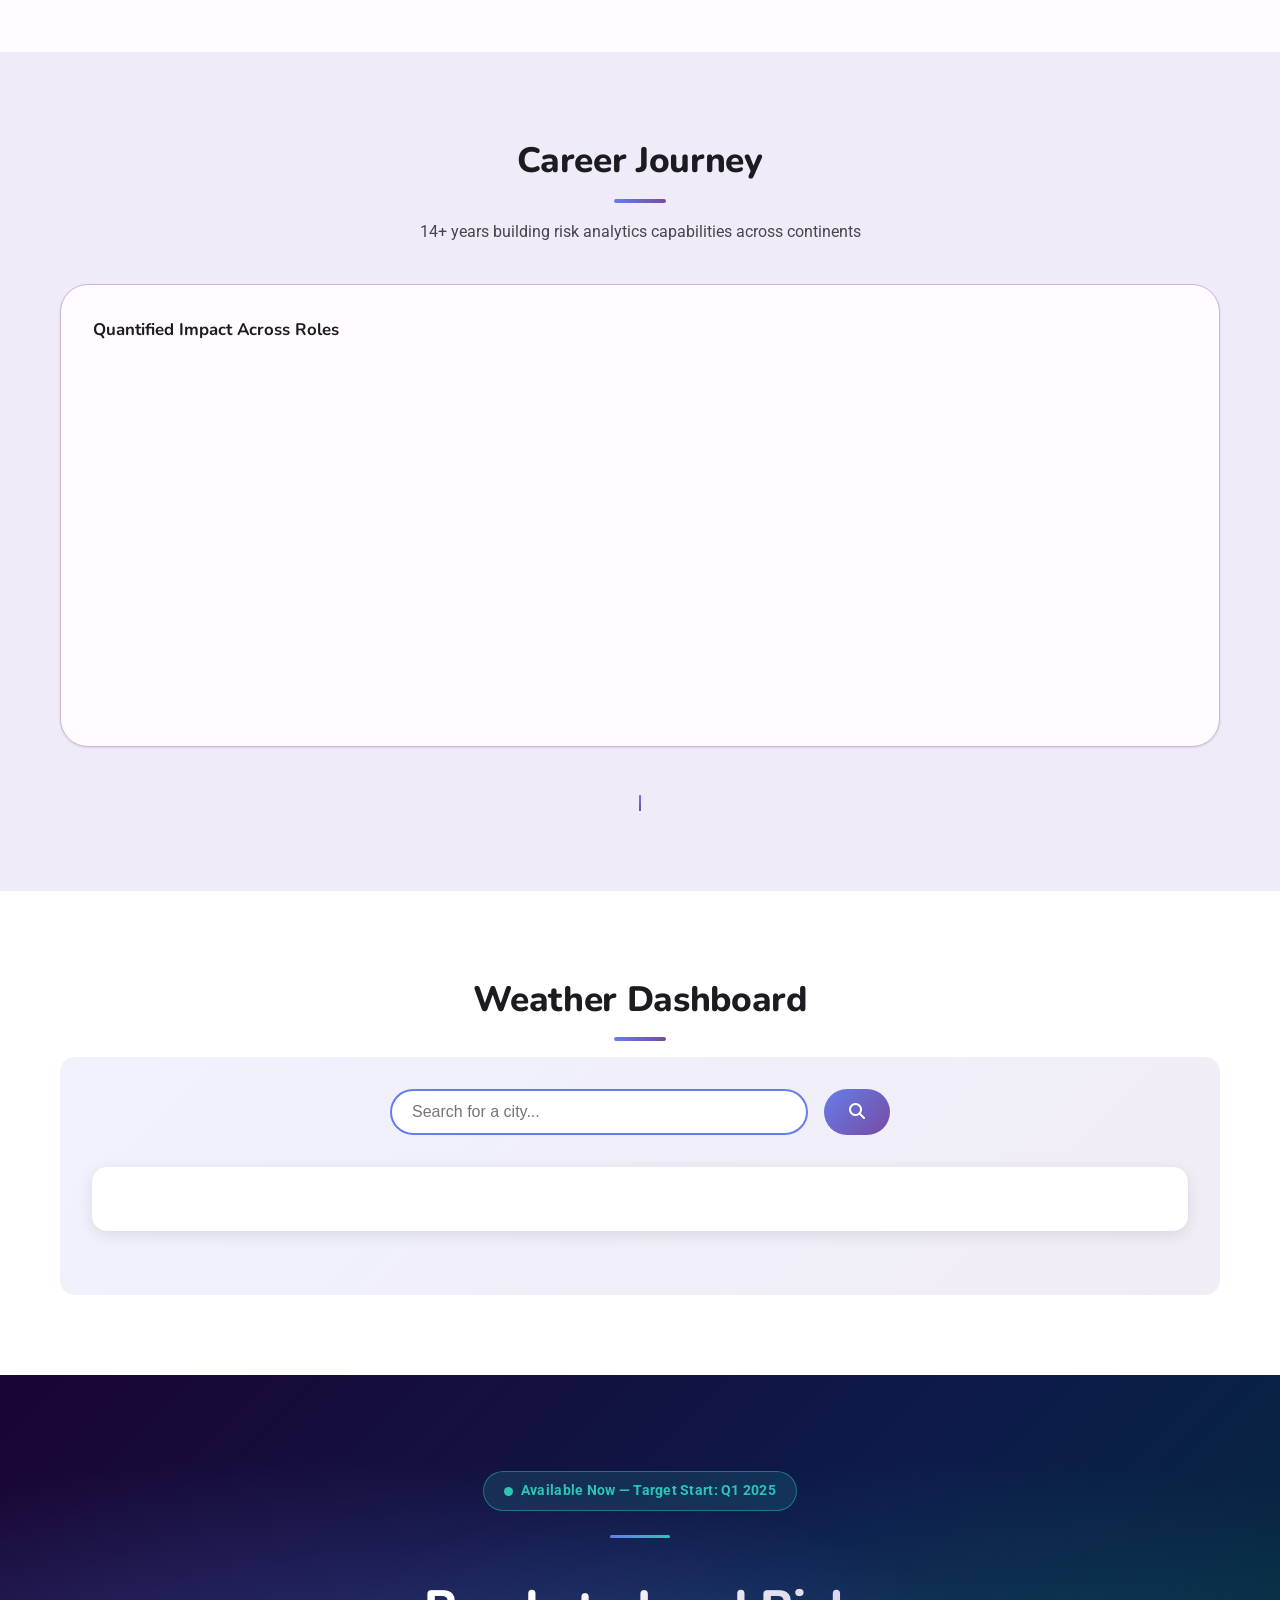
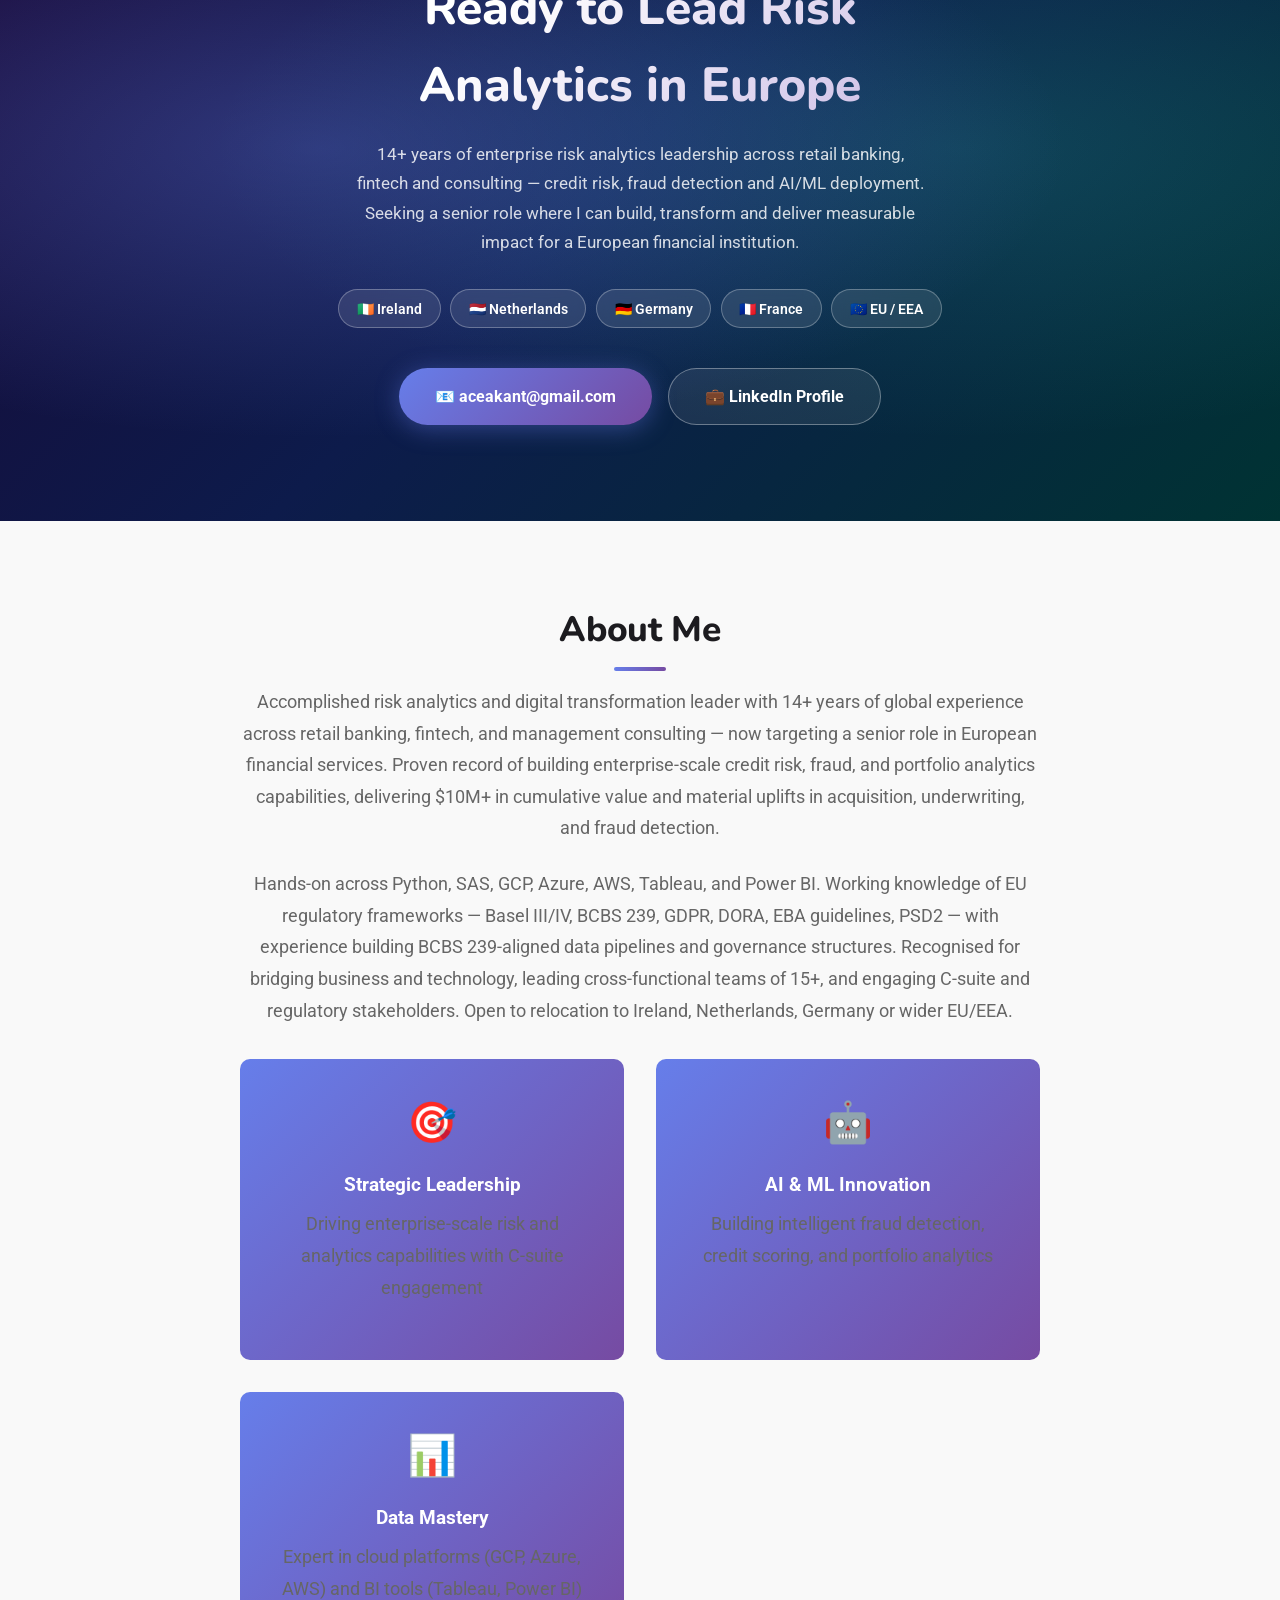
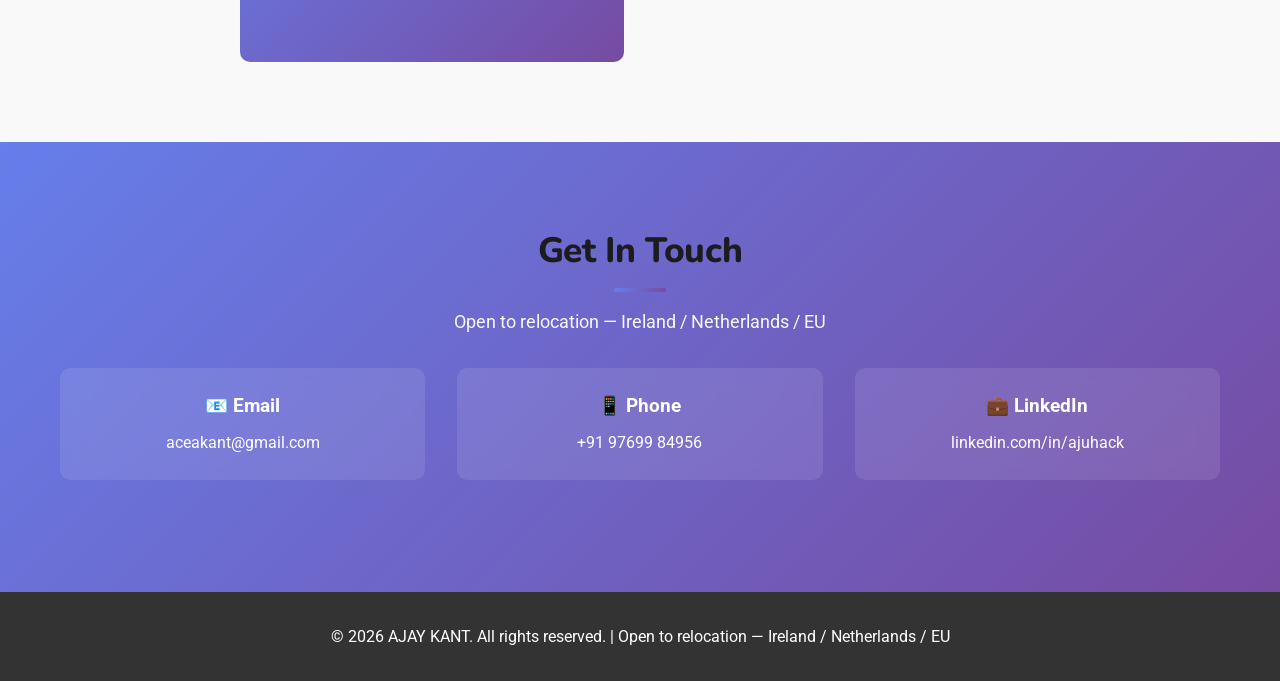
==== commit c04682f2: "Add EU-targeted sections for European job market positioning - Add pulsing "Actively Seeking EU Oppo" ====
--- a/index.html
+++ b/index.html
@@ -22,7 +22,8 @@
                 <li><a href="#skills">Skills</a></li>
                 <li><a href="#timeline">Timeline</a></li>
                 <li><a href="#weather">Weather</a></li>
-                <li><a href="#contact">Contact</a></li>
+                <li><a href="#eu-regulatory">EU Expertise</a></li>
+                <li><a href="#opportunity" class="nav-cta">Hire Me</a></li>
             </ul>
         </div>
     </nav>
@@ -51,9 +52,16 @@
                     <div class="stat-label">Team Members Led</div>
                 </div>
             </div>
+            <div class="availability-badge">
+                <span class="pulse-dot"></span>
+                Actively Seeking EU Opportunities — Ireland · Netherlands · Germany
+            </div>
             <a href="#portfolio" class="btn btn-primary">View My Work</a>
         </div>
     </section>
+
+    <!-- EU Value Strip -->
+    <section class="eu-value-section" id="eu-strip"></section>
 
     <!-- Portfolio Section -->
     <section id="portfolio" class="portfolio-section">
@@ -91,6 +99,15 @@
                     <div class="chart-wrapper"><canvas id="platformPolarChart"></canvas></div>
                 </div>
             </div>
+        </div>
+    </section>
+
+    <!-- EU Regulatory Expertise Section -->
+    <section id="eu-regulatory" class="eu-regulatory-section">
+        <div class="container">
+            <h2 class="m3-section-title">EU Regulatory Expertise</h2>
+            <p class="section-subtitle">Deep knowledge of the European financial services regulatory landscape — ready to contribute from day one</p>
+            <div class="regulatory-grid" id="regulatory-grid"></div>
         </div>
     </section>
 
@@ -152,6 +169,13 @@
         </div>
     </section>
 
+    <!-- Open to Opportunities -->
+    <section id="opportunity" class="opportunity-section">
+        <div class="container">
+            <div id="opportunity-content"></div>
+        </div>
+    </section>
+
     <!-- About Section -->
     <section id="about" class="about"></section>
 
--- a/styles.css
+++ b/styles.css
@@ -1003,4 +1003,291 @@
     .search-box {
         flex-direction: column;
     }
+}
+
+/* ── Availability Badge ─────────────────────────────────── */
+.availability-badge {
+    display: inline-flex;
+    align-items: center;
+    gap: 0.5rem;
+    background: rgba(46, 196, 182, 0.15);
+    border: 1.5px solid rgba(46, 196, 182, 0.45);
+    color: #2ec4b6;
+    padding: 0.5rem 1.25rem;
+    border-radius: 9999px;
+    font-size: 0.85rem;
+    font-weight: 700;
+    margin-bottom: 1.5rem;
+    backdrop-filter: blur(10px);
+    letter-spacing: 0.02em;
+}
+
+.pulse-dot {
+    width: 9px;
+    height: 9px;
+    background: #2ec4b6;
+    border-radius: 50%;
+    flex-shrink: 0;
+    animation: pulse-glow 2s infinite;
+}
+
+@keyframes pulse-glow {
+    0%, 100% { opacity: 1; transform: scale(1); box-shadow: 0 0 0 0 rgba(46,196,182,0.6); }
+    50% { opacity: 0.8; transform: scale(1.15); box-shadow: 0 0 0 7px rgba(46,196,182,0); }
+}
+
+/* ── Nav CTA ────────────────────────────────────────────── */
+.nav-links .nav-cta {
+    background: linear-gradient(135deg, #667eea, #764ba2);
+    color: #fff !important;
+    padding: 0.35rem 1rem !important;
+    border-radius: 9999px;
+    font-weight: 700;
+    transition: box-shadow 0.2s, transform 0.2s;
+}
+.nav-links .nav-cta:hover {
+    box-shadow: 0 4px 18px rgba(102,126,234,0.5);
+    transform: translateY(-1px);
+}
+
+/* ── EU Value Strip ─────────────────────────────────────── */
+.eu-value-section {
+    padding: 2.5rem 0;
+    background: linear-gradient(135deg, #667eea 0%, #764ba2 100%);
+    color: #fff;
+}
+
+.eu-value-grid {
+    display: grid;
+    grid-template-columns: repeat(auto-fit, minmax(160px, 1fr));
+    gap: 1.5rem;
+    text-align: center;
+}
+
+.eu-value-item { padding: 0.5rem; }
+
+.eu-value-number {
+    font-family: 'Nunito', sans-serif;
+    font-size: 2.4rem;
+    font-weight: 800;
+    line-height: 1;
+    margin-bottom: 0.3rem;
+}
+
+.eu-value-label {
+    font-size: 0.875rem;
+    opacity: 0.88;
+    font-weight: 500;
+    line-height: 1.4;
+}
+
+/* ── EU Regulatory Section ──────────────────────────────── */
+.eu-regulatory-section {
+    padding: 5rem 0;
+    background: var(--md-surface, #fffbfe);
+}
+
+.regulatory-grid {
+    display: grid;
+    grid-template-columns: repeat(auto-fit, minmax(290px, 1fr));
+    gap: 1.5rem;
+    margin-top: 2rem;
+}
+
+.regulatory-card {
+    background: var(--md-surface-variant, #f0ebf8);
+    border-radius: 24px;
+    padding: 1.75rem;
+    border-left: 4px solid var(--md-primary, #667eea);
+    transition: transform 0.3s cubic-bezier(0.2,0,0,1), box-shadow 0.3s;
+    position: relative;
+    overflow: hidden;
+}
+
+.regulatory-card::after {
+    content: '';
+    position: absolute;
+    inset: 0;
+    background: radial-gradient(circle at top right, rgba(102,126,234,0.07) 0%, transparent 65%);
+    pointer-events: none;
+}
+
+.regulatory-card:hover {
+    transform: translateY(-5px);
+    box-shadow: 0 16px 48px rgba(102,126,234,0.22);
+}
+
+.regulatory-card-icon { font-size: 2rem; margin-bottom: 0.75rem; }
+
+.regulatory-card-title {
+    font-family: 'Nunito', sans-serif;
+    font-size: 1.05rem;
+    font-weight: 800;
+    color: var(--md-primary, #667eea);
+    margin-bottom: 0.5rem;
+}
+
+.regulatory-card-desc {
+    font-size: 0.875rem;
+    color: #49454f;
+    line-height: 1.65;
+    margin-bottom: 1rem;
+}
+
+.regulatory-card-tags {
+    display: flex;
+    flex-wrap: wrap;
+    gap: 0.4rem;
+}
+
+.reg-tag {
+    background: rgba(102,126,234,0.13);
+    color: var(--md-primary, #667eea);
+    padding: 0.2rem 0.65rem;
+    border-radius: 9999px;
+    font-size: 0.72rem;
+    font-weight: 700;
+    letter-spacing: 0.02em;
+}
+
+/* ── Opportunity CTA Section ────────────────────────────── */
+.opportunity-section {
+    padding: 6rem 0;
+    background: linear-gradient(135deg, #1a0533 0%, #0d1b4b 50%, #003333 100%);
+    color: #fff;
+    text-align: center;
+    position: relative;
+    overflow: hidden;
+}
+
+.opportunity-section::before {
+    content: '';
+    position: absolute;
+    inset: 0;
+    background:
+        radial-gradient(ellipse at 25% 50%, rgba(102,126,234,0.35) 0%, transparent 55%),
+        radial-gradient(ellipse at 75% 50%, rgba(46,196,182,0.2) 0%, transparent 55%);
+    pointer-events: none;
+}
+
+.opportunity-inner {
+    position: relative;
+    z-index: 1;
+    max-width: 720px;
+    margin: 0 auto;
+}
+
+.opportunity-title {
+    font-family: 'Nunito', sans-serif;
+    font-size: clamp(1.9rem, 4vw, 3rem);
+    font-weight: 800;
+    margin-bottom: 1rem;
+    background: linear-gradient(135deg, #fff 30%, #c3b1e1);
+    -webkit-background-clip: text;
+    -webkit-text-fill-color: transparent;
+    background-clip: text;
+    text-wrap: balance;
+}
+
+.opportunity-subtitle {
+    font-size: 1.05rem;
+    opacity: 0.82;
+    margin-bottom: 2rem;
+    line-height: 1.75;
+    max-width: 580px;
+    margin-left: auto;
+    margin-right: auto;
+}
+
+.opportunity-locations {
+    display: flex;
+    justify-content: center;
+    flex-wrap: wrap;
+    gap: 0.6rem;
+    margin-bottom: 2.5rem;
+}
+
+.location-chip {
+    background: rgba(255,255,255,0.1);
+    border: 1.5px solid rgba(255,255,255,0.28);
+    color: #fff;
+    padding: 0.45rem 1.1rem;
+    border-radius: 9999px;
+    font-size: 0.875rem;
+    font-weight: 600;
+    backdrop-filter: blur(8px);
+    transition: background 0.2s, transform 0.2s;
+}
+
+.location-chip:hover {
+    background: rgba(255,255,255,0.2);
+    transform: translateY(-2px);
+}
+
+.opportunity-btns {
+    display: flex;
+    justify-content: center;
+    gap: 1rem;
+    flex-wrap: wrap;
+}
+
+.btn-eu-primary {
+    background: linear-gradient(135deg, #667eea, #764ba2);
+    color: #fff;
+    padding: 0.9rem 2.25rem;
+    border-radius: 9999px;
+    text-decoration: none;
+    font-weight: 700;
+    font-size: 1rem;
+    transition: transform 0.2s, box-shadow 0.2s;
+    display: inline-flex;
+    align-items: center;
+    gap: 0.5rem;
+    box-shadow: 0 4px 24px rgba(102,126,234,0.4);
+}
+
+.btn-eu-primary:hover {
+    transform: translateY(-3px);
+    box-shadow: 0 8px 36px rgba(102,126,234,0.6);
+}
+
+.btn-eu-secondary {
+    background: rgba(255,255,255,0.08);
+    border: 1.5px solid rgba(255,255,255,0.35);
+    color: #fff;
+    padding: 0.9rem 2.25rem;
+    border-radius: 9999px;
+    text-decoration: none;
+    font-weight: 700;
+    font-size: 1rem;
+    transition: background 0.2s, transform 0.2s;
+    display: inline-flex;
+    align-items: center;
+    gap: 0.5rem;
+}
+
+.btn-eu-secondary:hover {
+    background: rgba(255,255,255,0.18);
+    transform: translateY(-3px);
+}
+
+.opportunity-divider {
+    width: 60px;
+    height: 3px;
+    background: linear-gradient(90deg, #667eea, #2ec4b6);
+    border-radius: 9999px;
+    margin: 0 auto 2rem;
+}
+
+@media (max-width: 768px) {
+    .regulatory-grid {
+        grid-template-columns: 1fr;
+    }
+    .eu-value-grid {
+        grid-template-columns: repeat(2, 1fr);
+    }
+    .availability-badge {
+        font-size: 0.78rem;
+        padding: 0.4rem 1rem;
+    }
 }
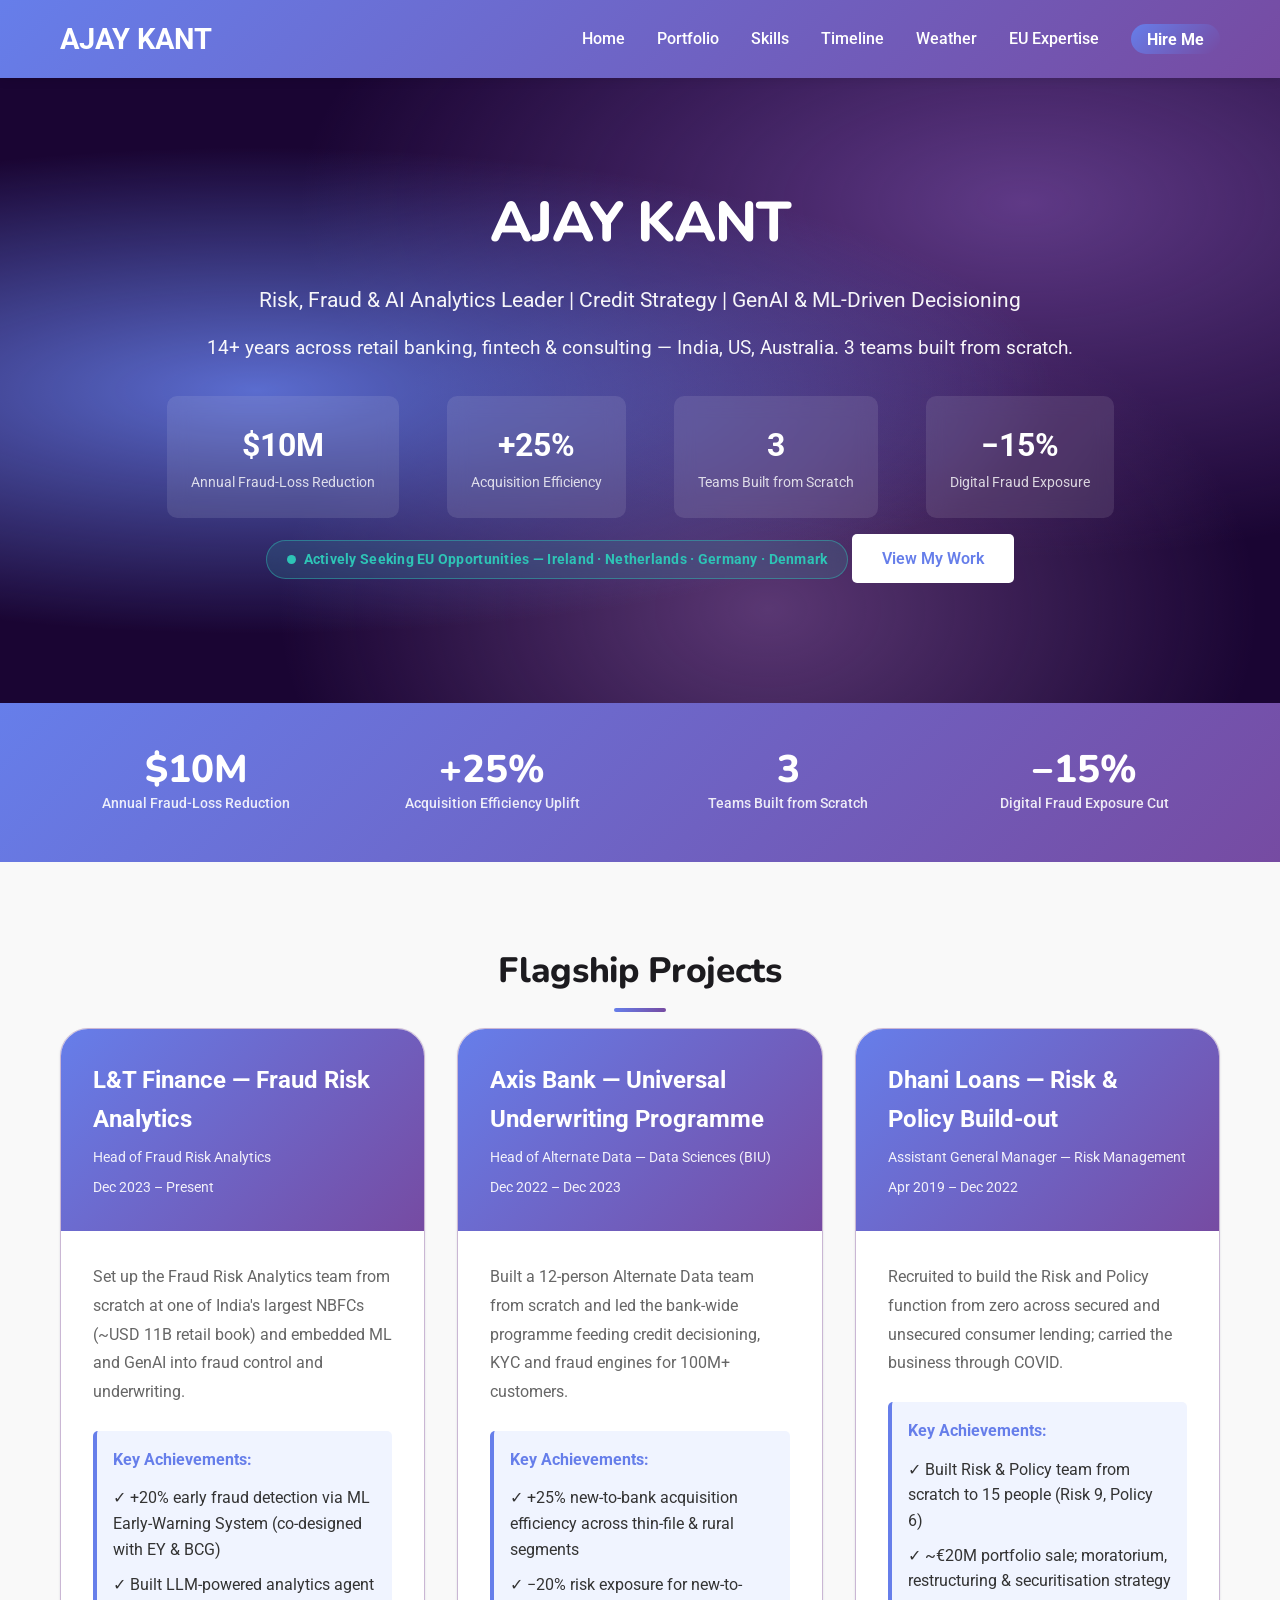
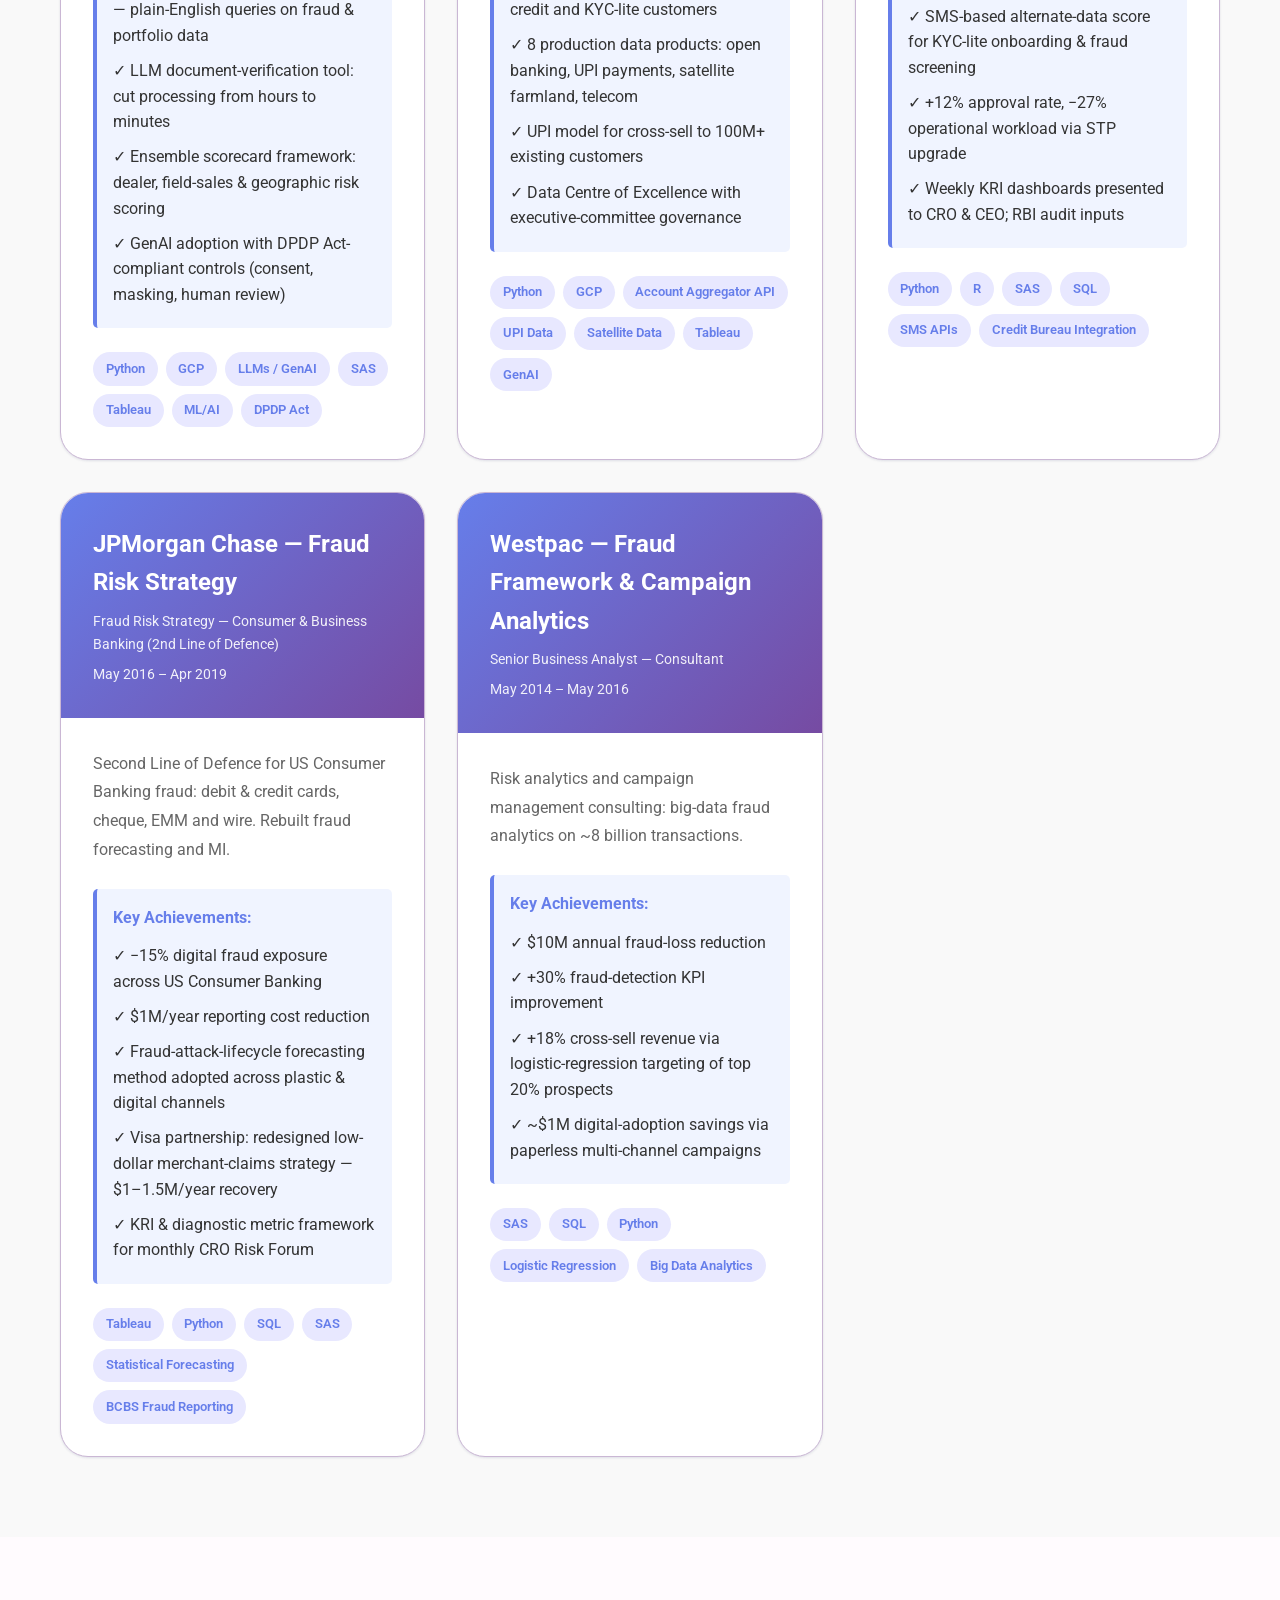
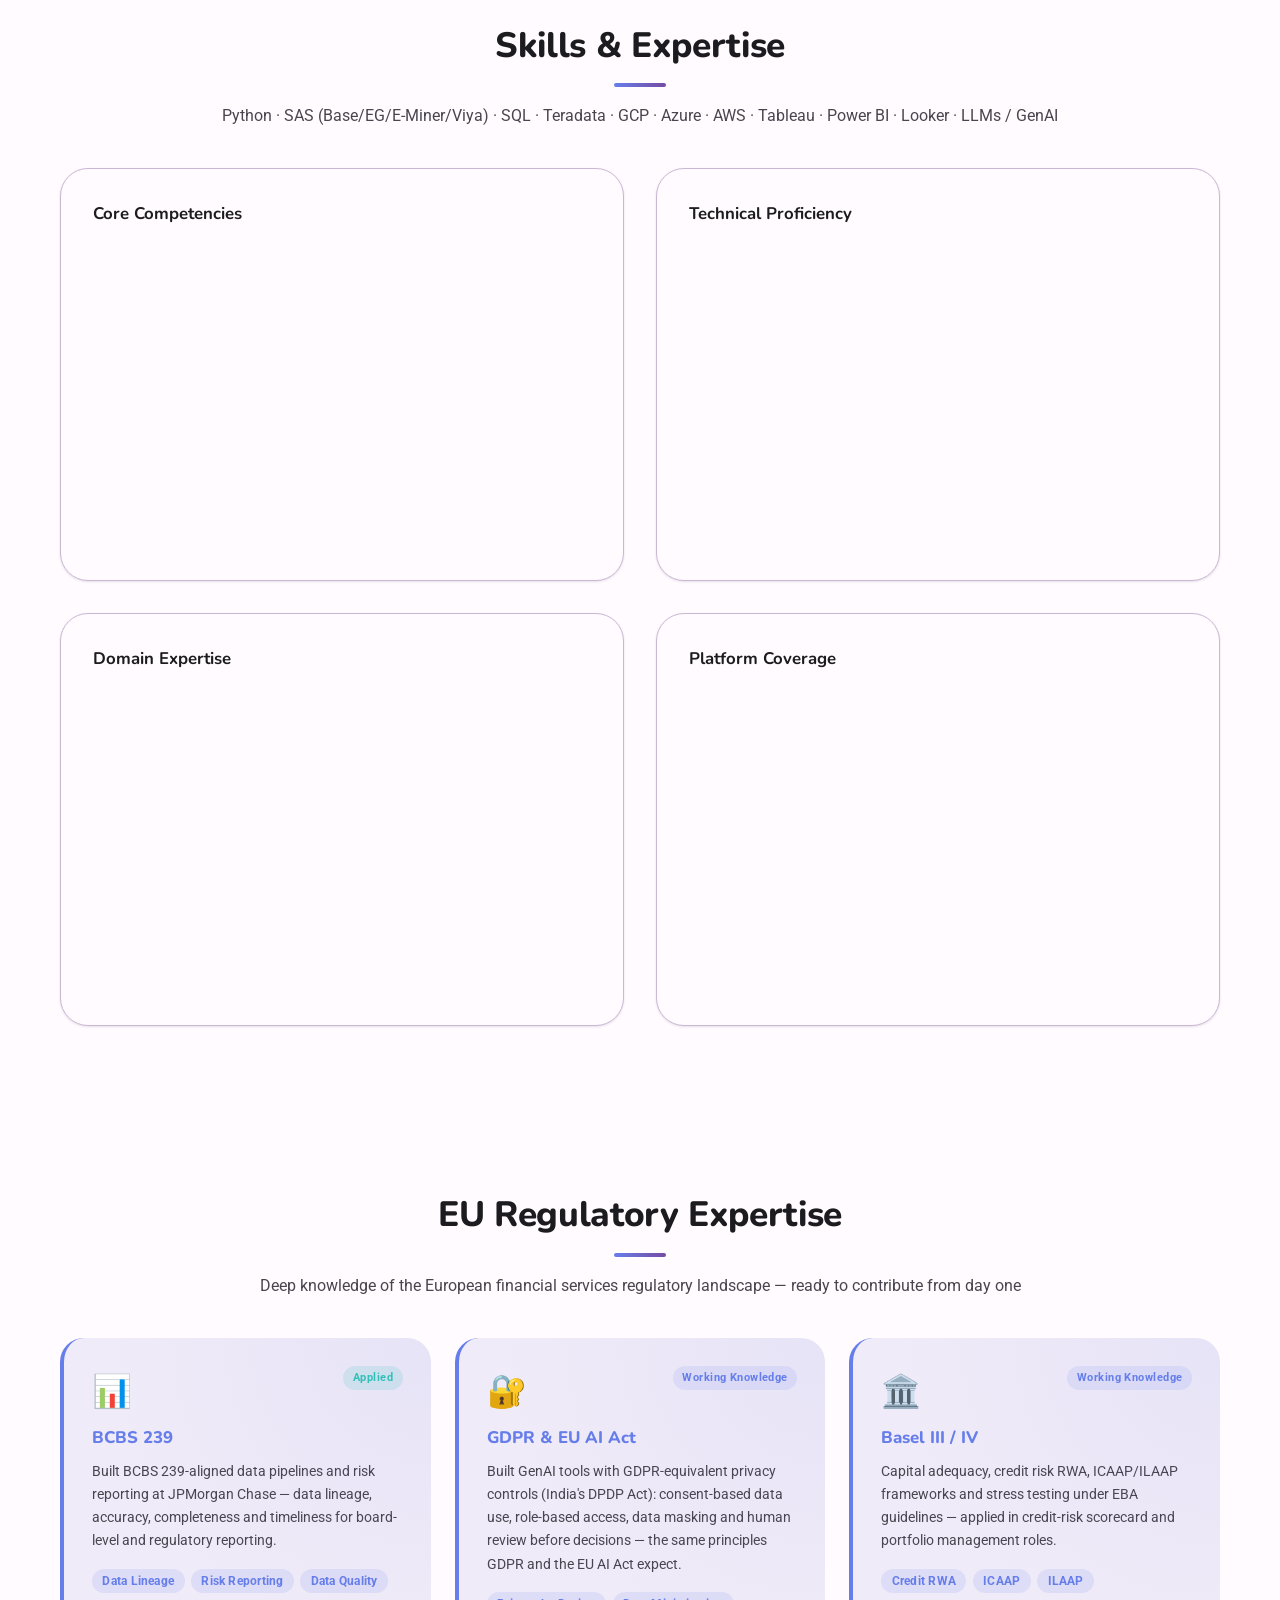
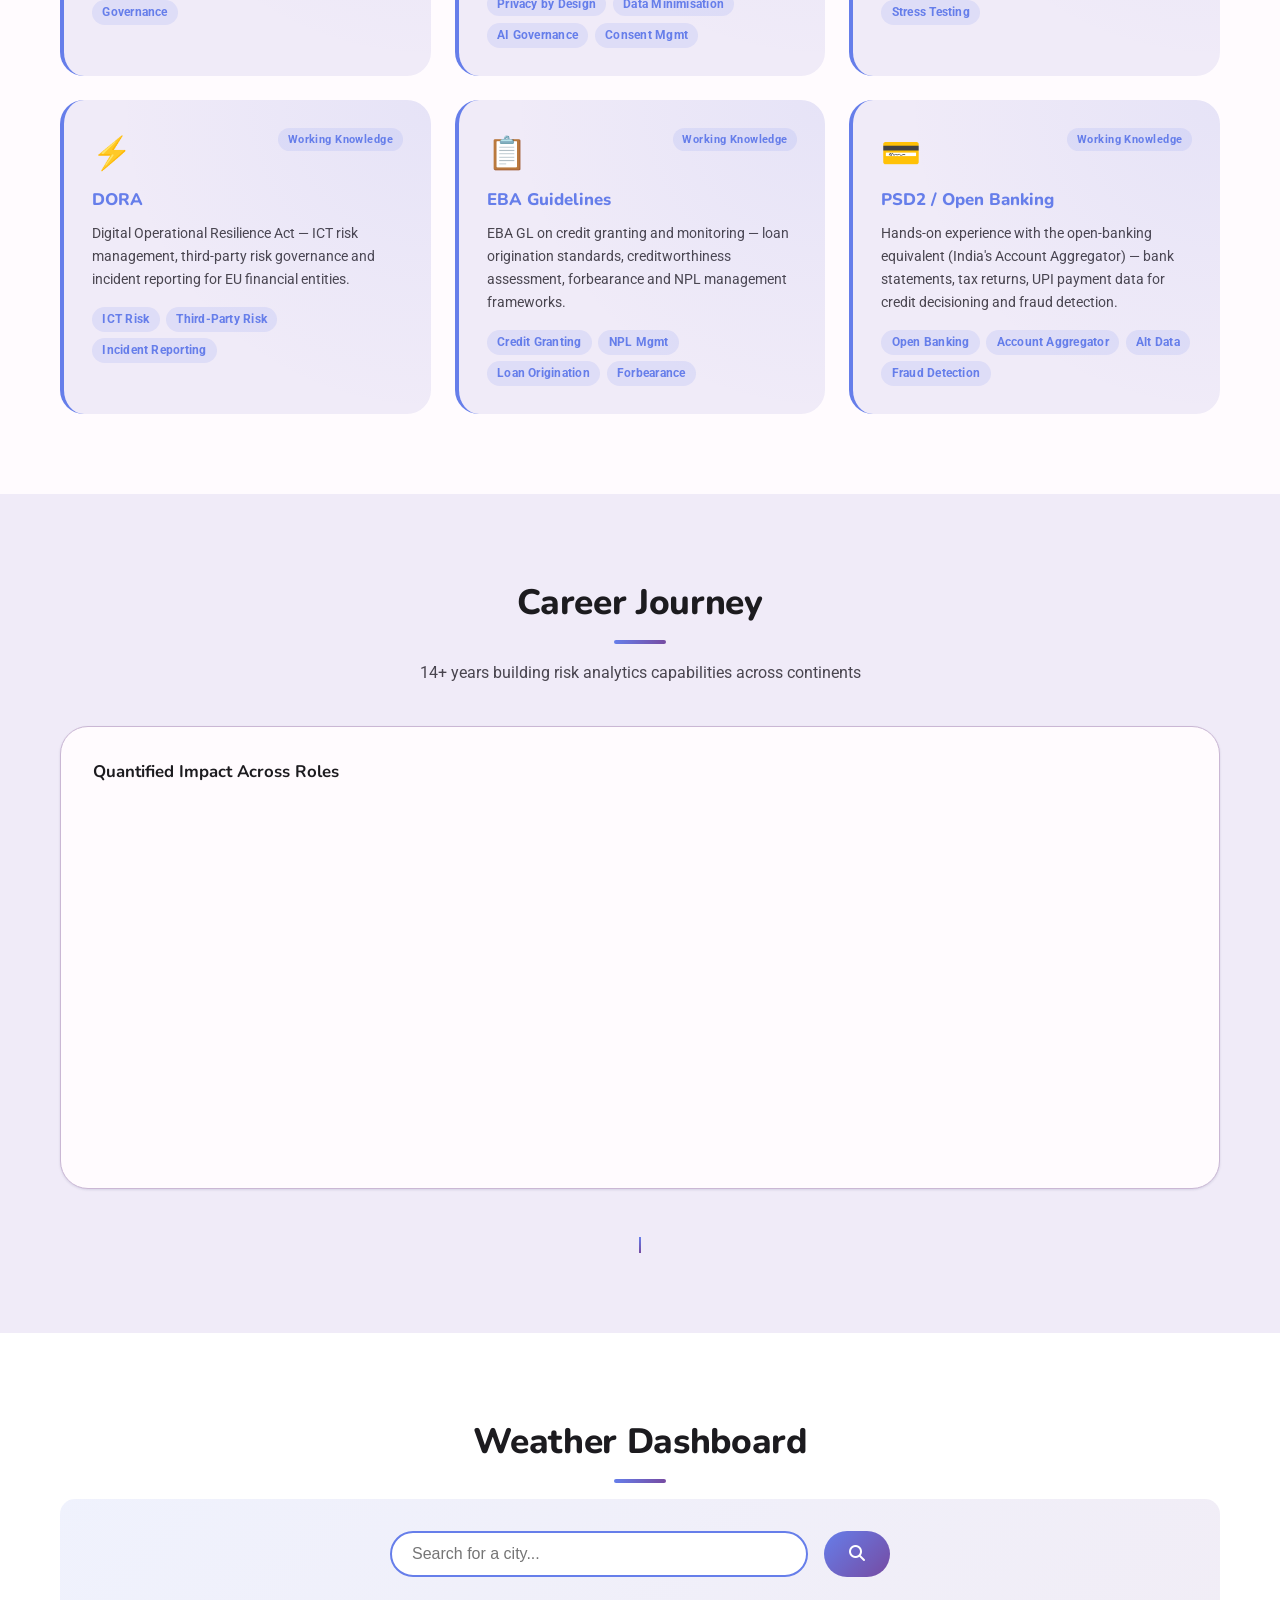
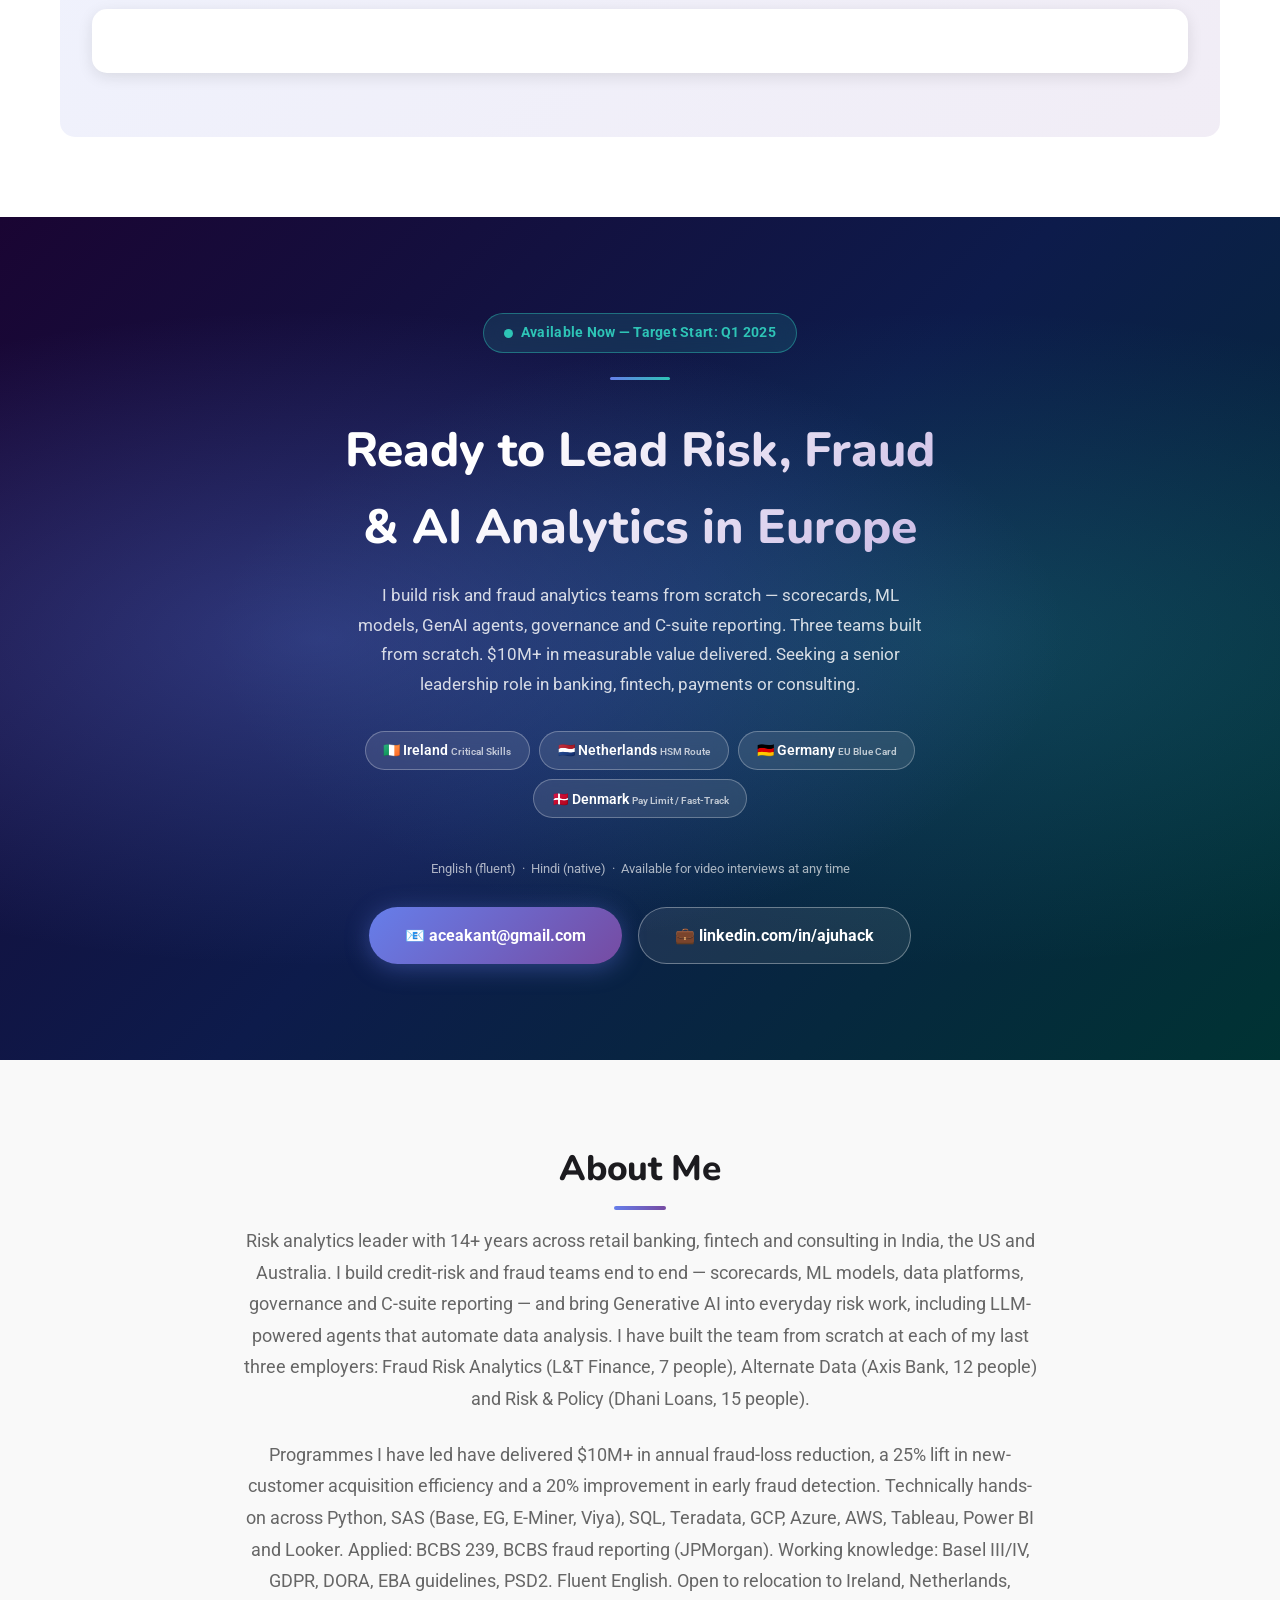
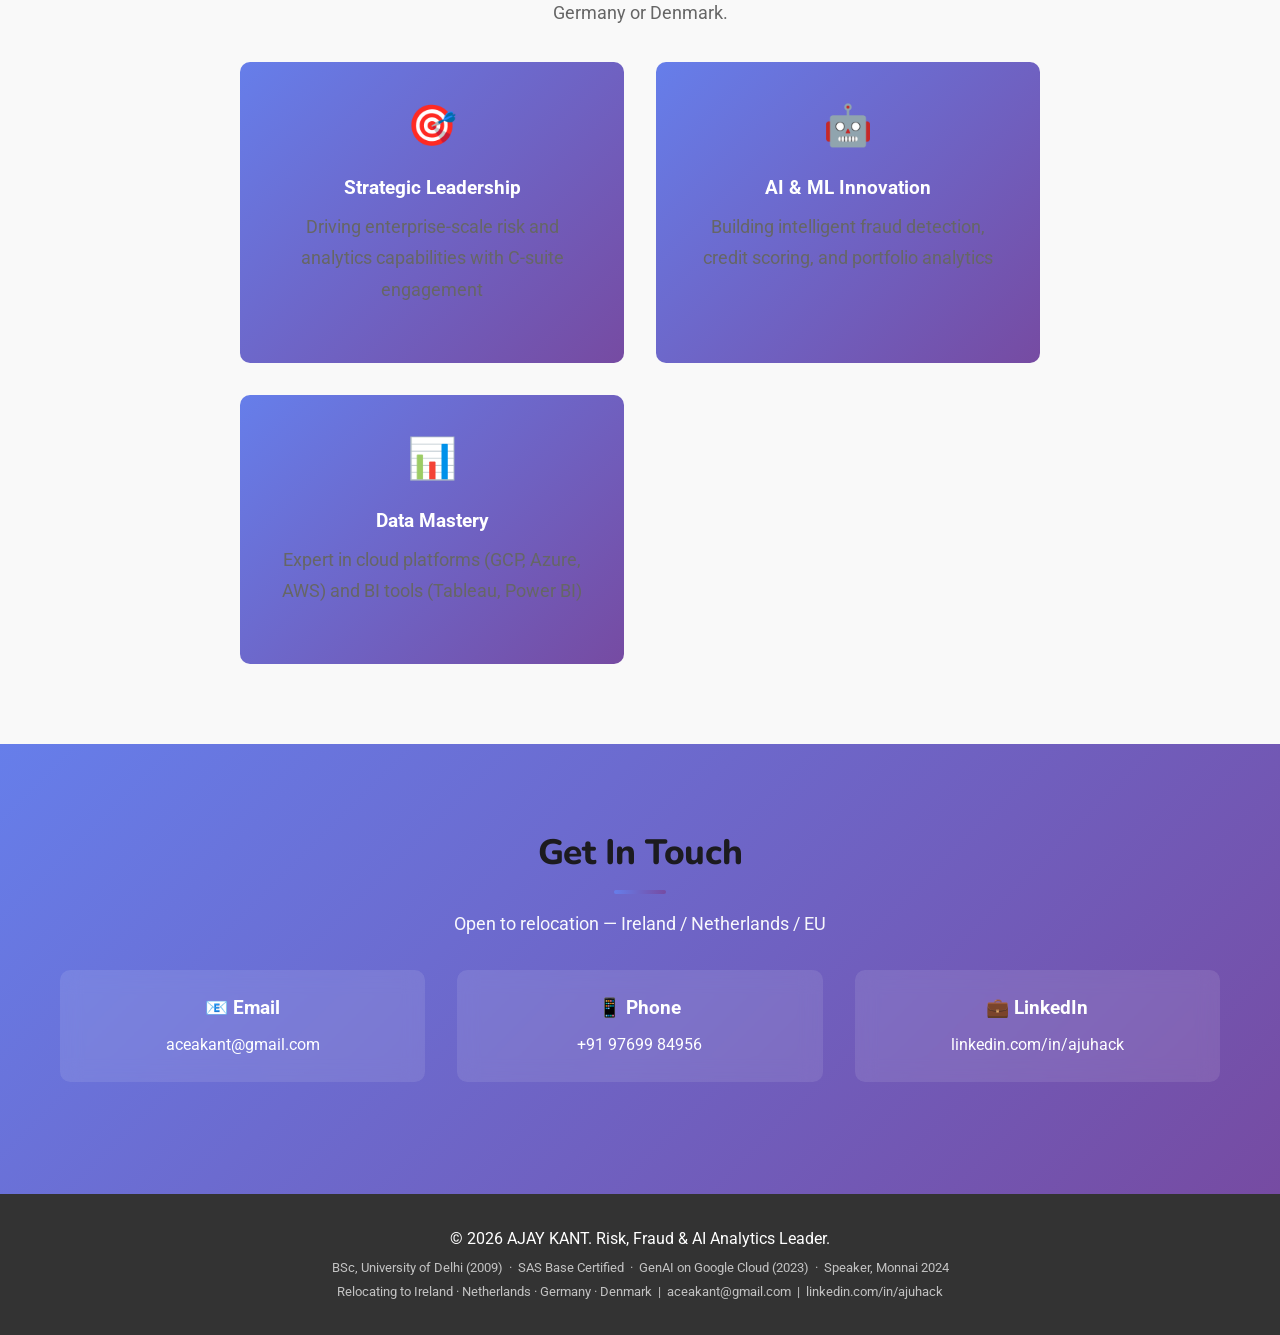
==== commit cb483443: "Align website content with CV, Cover Letter & Motivation Letter - Correct headline: "Risk, Fraud & A" ====
--- a/index.html
+++ b/index.html
@@ -36,25 +36,29 @@
         </div>
         <div class="hero-content">
             <h1>AJAY KANT</h1>
-            <p class="hero-subtitle">Head of Risk Analytics | Credit Risk &amp; Fraud Leadership | AI/ML &amp; Digital Transformation</p>
-            <p>14+ years of global experience across retail banking, fintech, and management consulting</p>
+            <p class="hero-subtitle">Risk, Fraud &amp; AI Analytics Leader | Credit Strategy | GenAI &amp; ML-Driven Decisioning</p>
+            <p>14+ years across retail banking, fintech &amp; consulting — India, US, Australia. 3 teams built from scratch.</p>
             <div class="hero-stats">
                 <div class="stat">
-                    <div class="stat-number">14+</div>
-                    <div class="stat-label">Years Experience</div>
-                </div>
-                <div class="stat">
-                    <div class="stat-number">$10M+</div>
-                    <div class="stat-label">Value Delivered</div>
-                </div>
-                <div class="stat">
-                    <div class="stat-number">15+</div>
-                    <div class="stat-label">Team Members Led</div>
+                    <div class="stat-number">$10M</div>
+                    <div class="stat-label">Annual Fraud-Loss Reduction</div>
+                </div>
+                <div class="stat">
+                    <div class="stat-number">+25%</div>
+                    <div class="stat-label">Acquisition Efficiency</div>
+                </div>
+                <div class="stat">
+                    <div class="stat-number">3</div>
+                    <div class="stat-label">Teams Built from Scratch</div>
+                </div>
+                <div class="stat">
+                    <div class="stat-number">−15%</div>
+                    <div class="stat-label">Digital Fraud Exposure</div>
                 </div>
             </div>
             <div class="availability-badge">
                 <span class="pulse-dot"></span>
-                Actively Seeking EU Opportunities — Ireland · Netherlands · Germany
+                Actively Seeking EU Opportunities — Ireland · Netherlands · Germany · Denmark
             </div>
             <a href="#portfolio" class="btn btn-primary">View My Work</a>
         </div>
@@ -75,7 +79,7 @@
     <section id="skills" class="skills-section">
         <div class="container">
             <h2 class="m3-section-title">Skills &amp; Expertise</h2>
-            <p class="section-subtitle">Technical depth across analytics, cloud, and leadership domains</p>
+            <p class="section-subtitle">Python · SAS (Base/EG/E-Miner/Viya) · SQL · Teradata · GCP · Azure · AWS · Tableau · Power BI · Looker · LLMs / GenAI</p>
             <div class="skills-gif-accent">
                 <img src="https://media.giphy.com/media/xT9IgzoKnwFNmISR8I/giphy.gif"
                      alt="Data analytics in action" class="section-gif" loading="lazy"
@@ -185,7 +189,9 @@
     <!-- Footer -->
     <footer class="footer">
         <div class="container">
-            <p>&copy; 2026 AJAY KANT. All rights reserved. | Open to relocation — Ireland / Netherlands / EU</p>
+            <p>&copy; 2026 AJAY KANT. Risk, Fraud &amp; AI Analytics Leader.</p>
+            <p style="font-size:0.8rem;opacity:0.7;margin-top:0.4rem;">BSc, University of Delhi (2009) &nbsp;·&nbsp; SAS Base Certified &nbsp;·&nbsp; GenAI on Google Cloud (2023) &nbsp;·&nbsp; Speaker, Monnai 2024</p>
+            <p style="font-size:0.8rem;opacity:0.7;margin-top:0.25rem;">Relocating to Ireland · Netherlands · Germany · Denmark &nbsp;|&nbsp; aceakant@gmail.com &nbsp;|&nbsp; linkedin.com/in/ajuhack</p>
         </div>
     </footer>
 
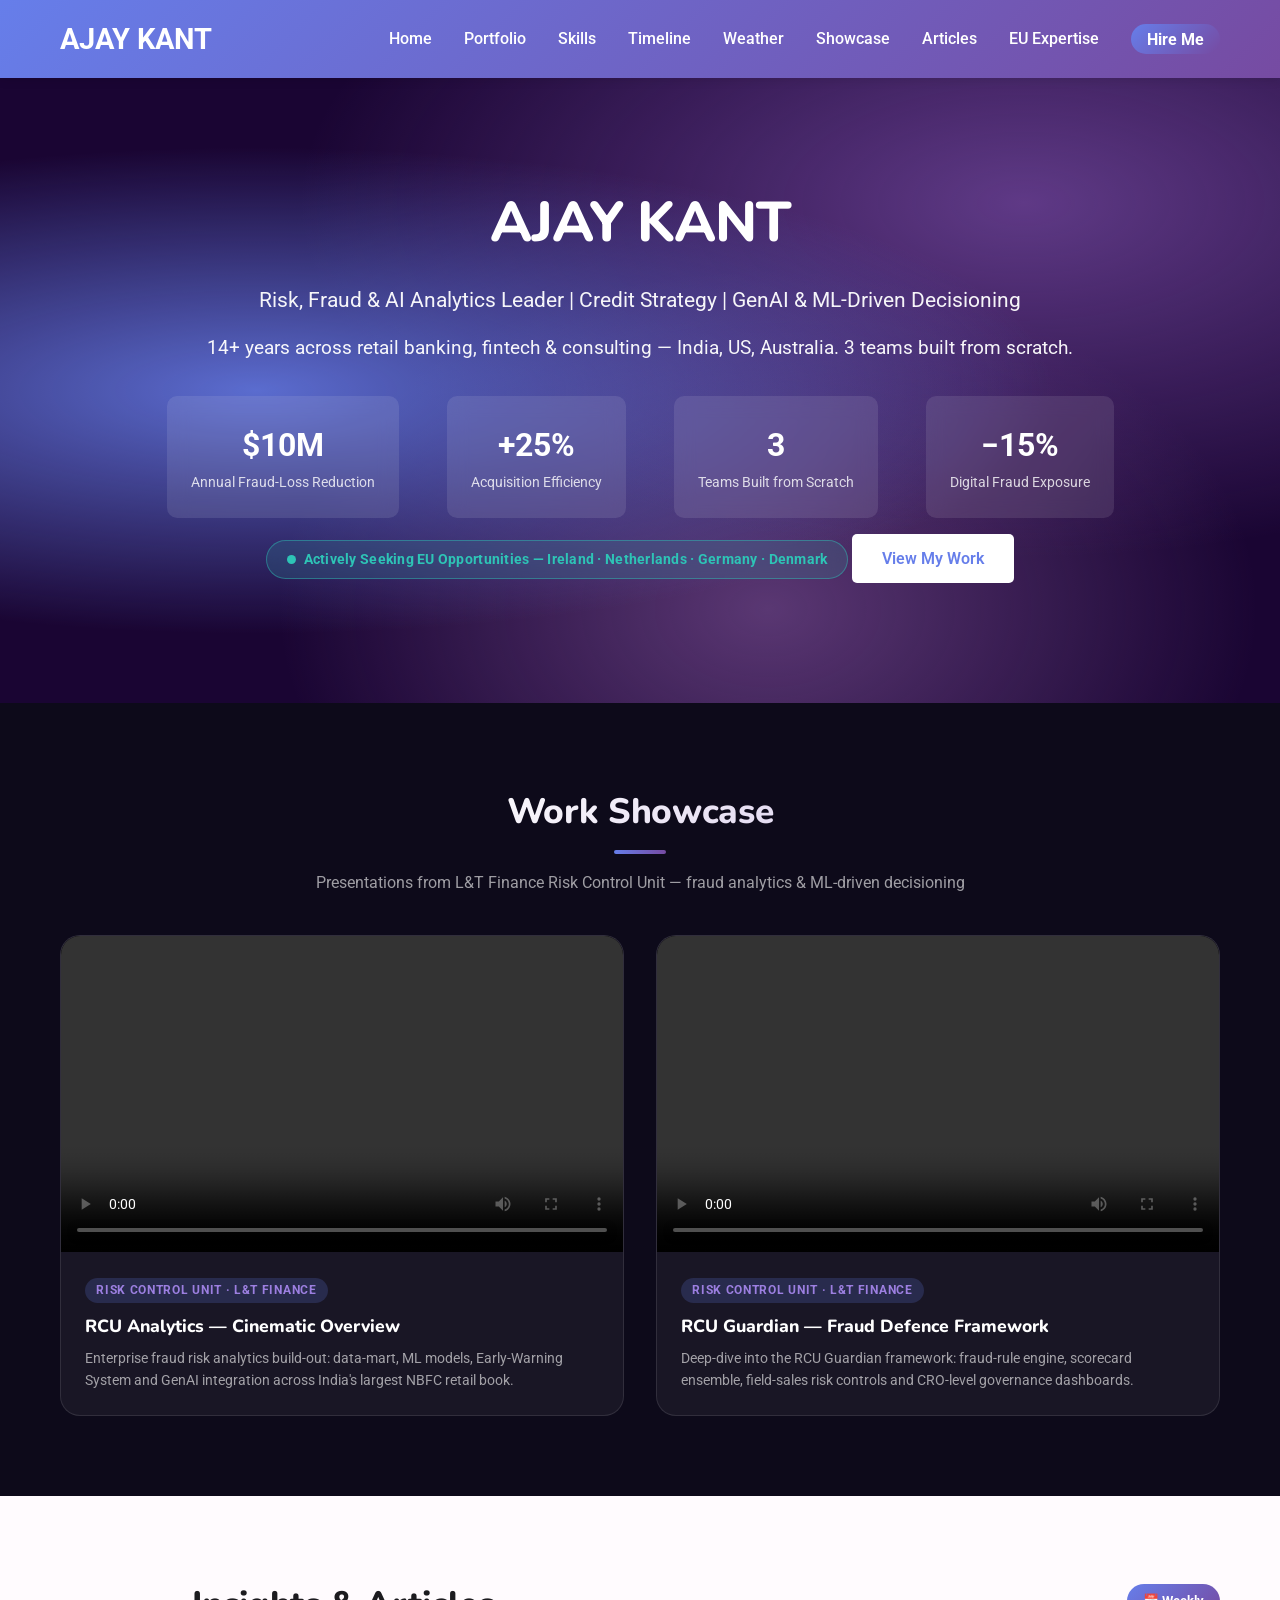
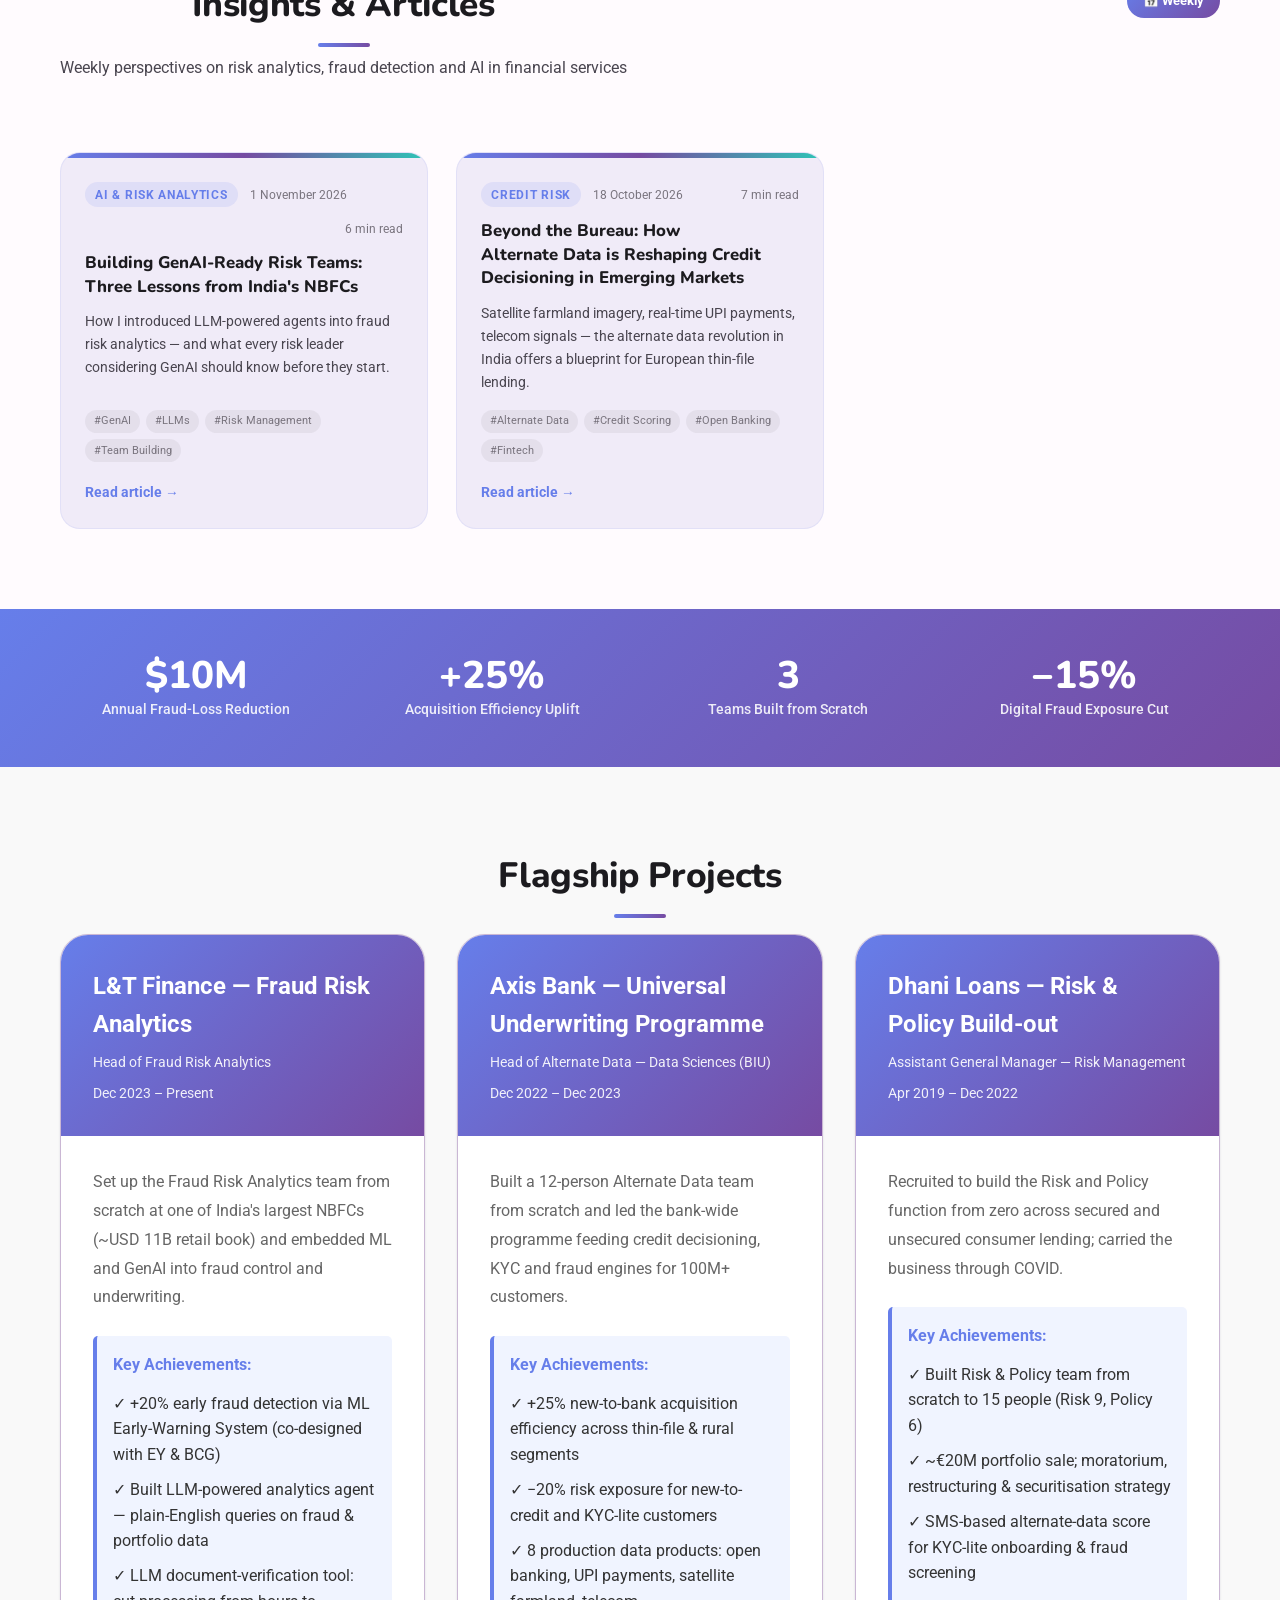
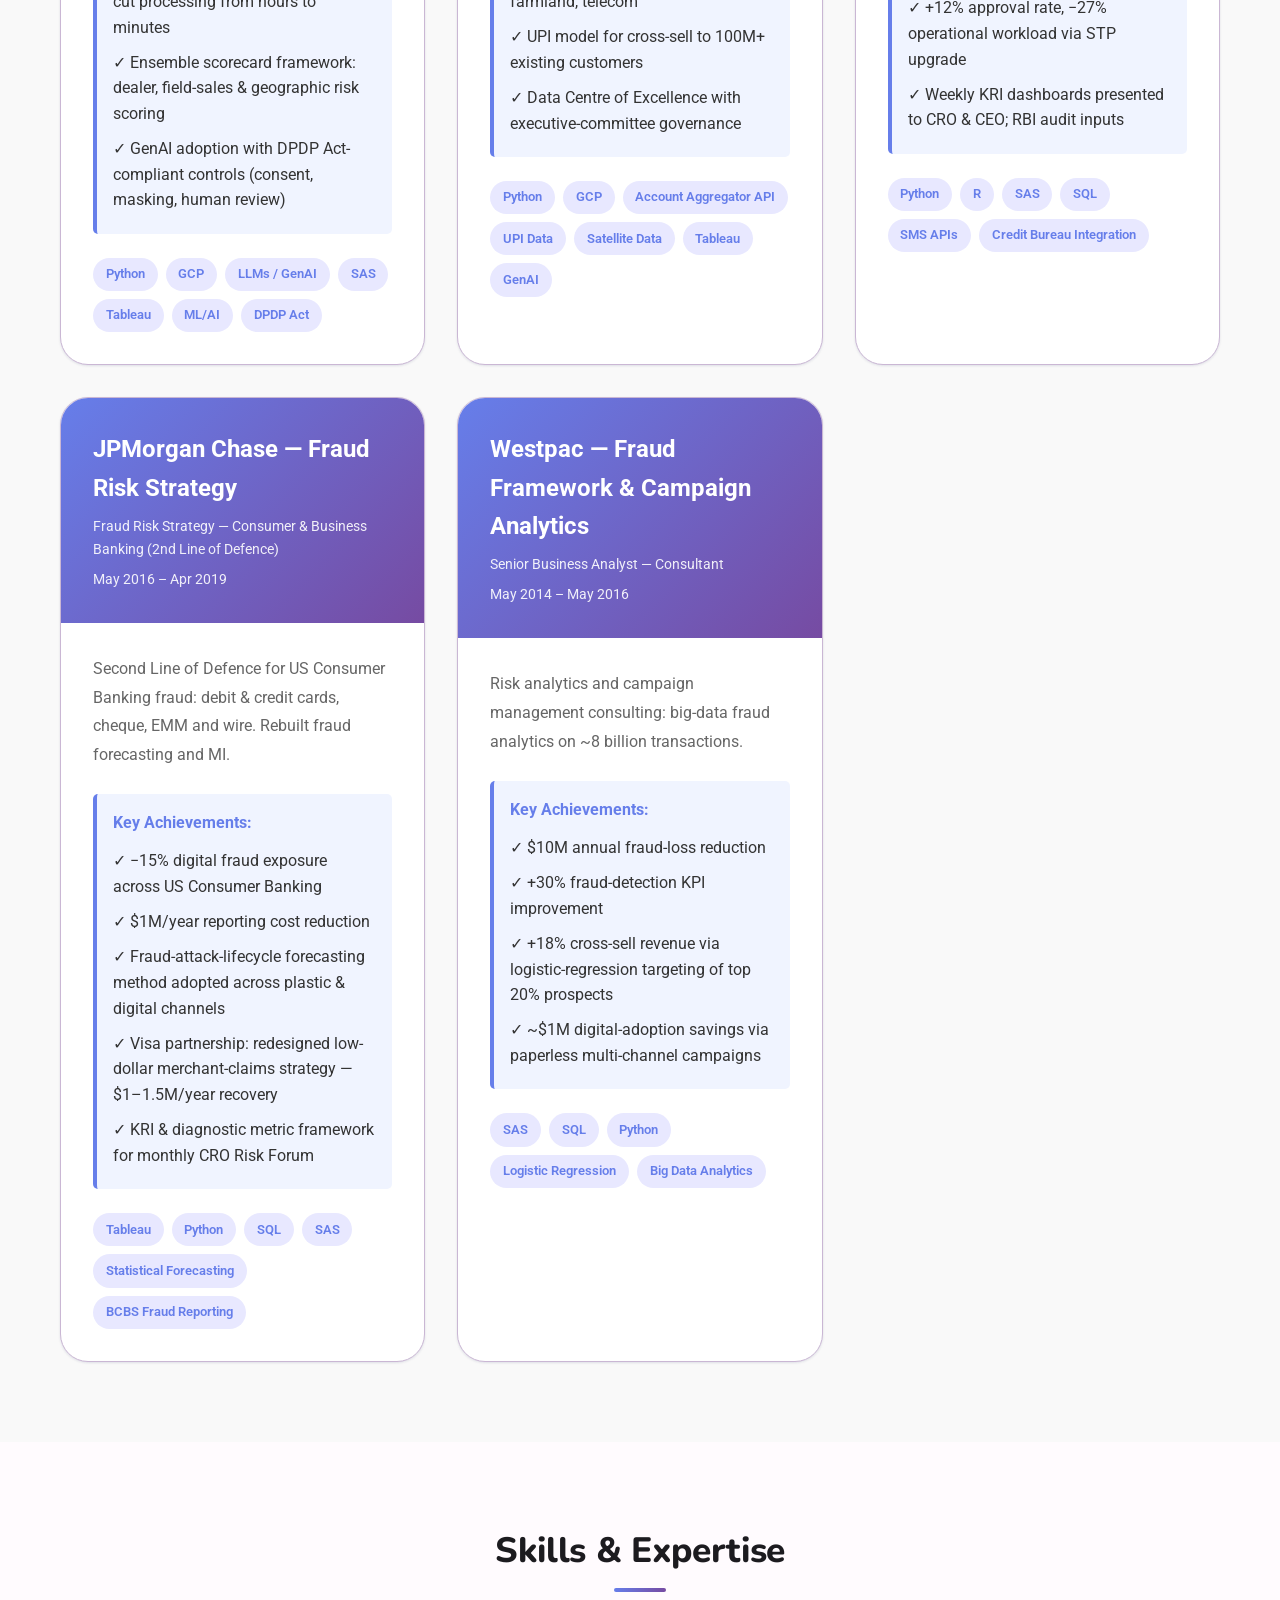
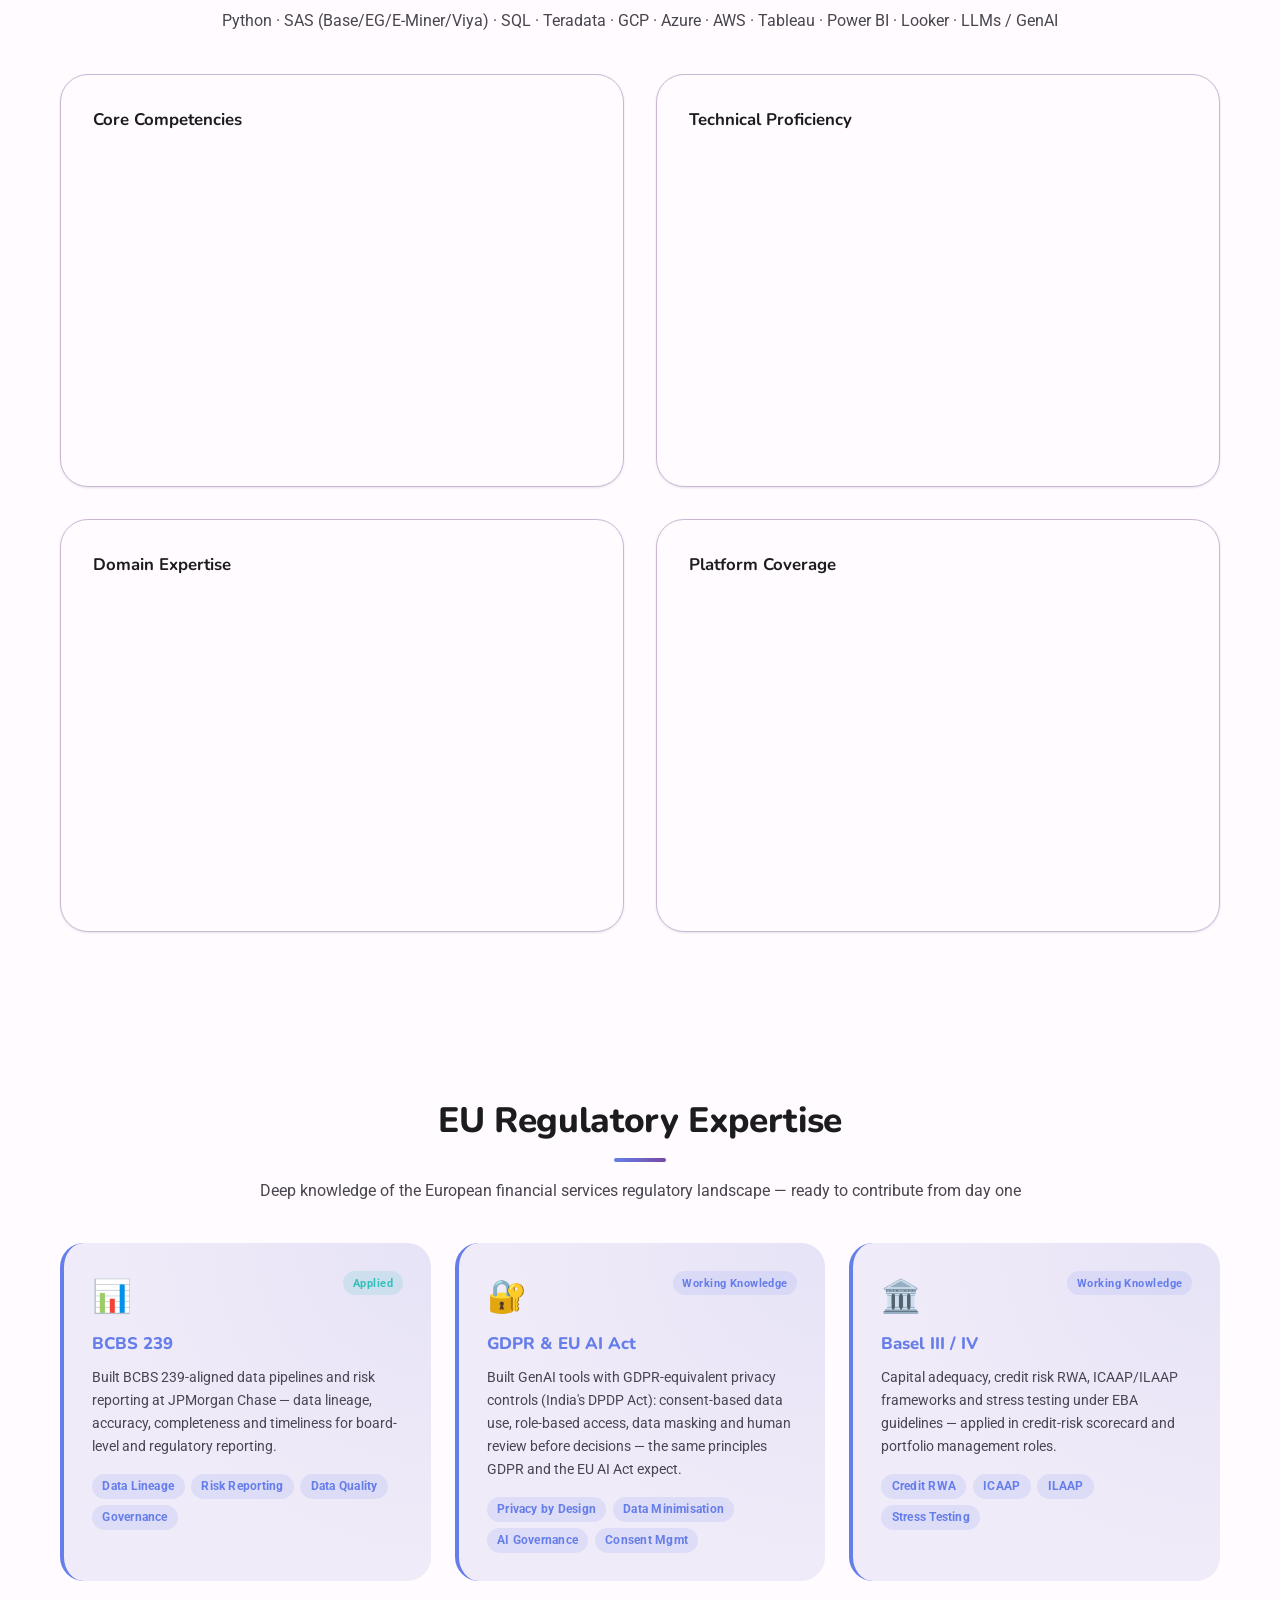
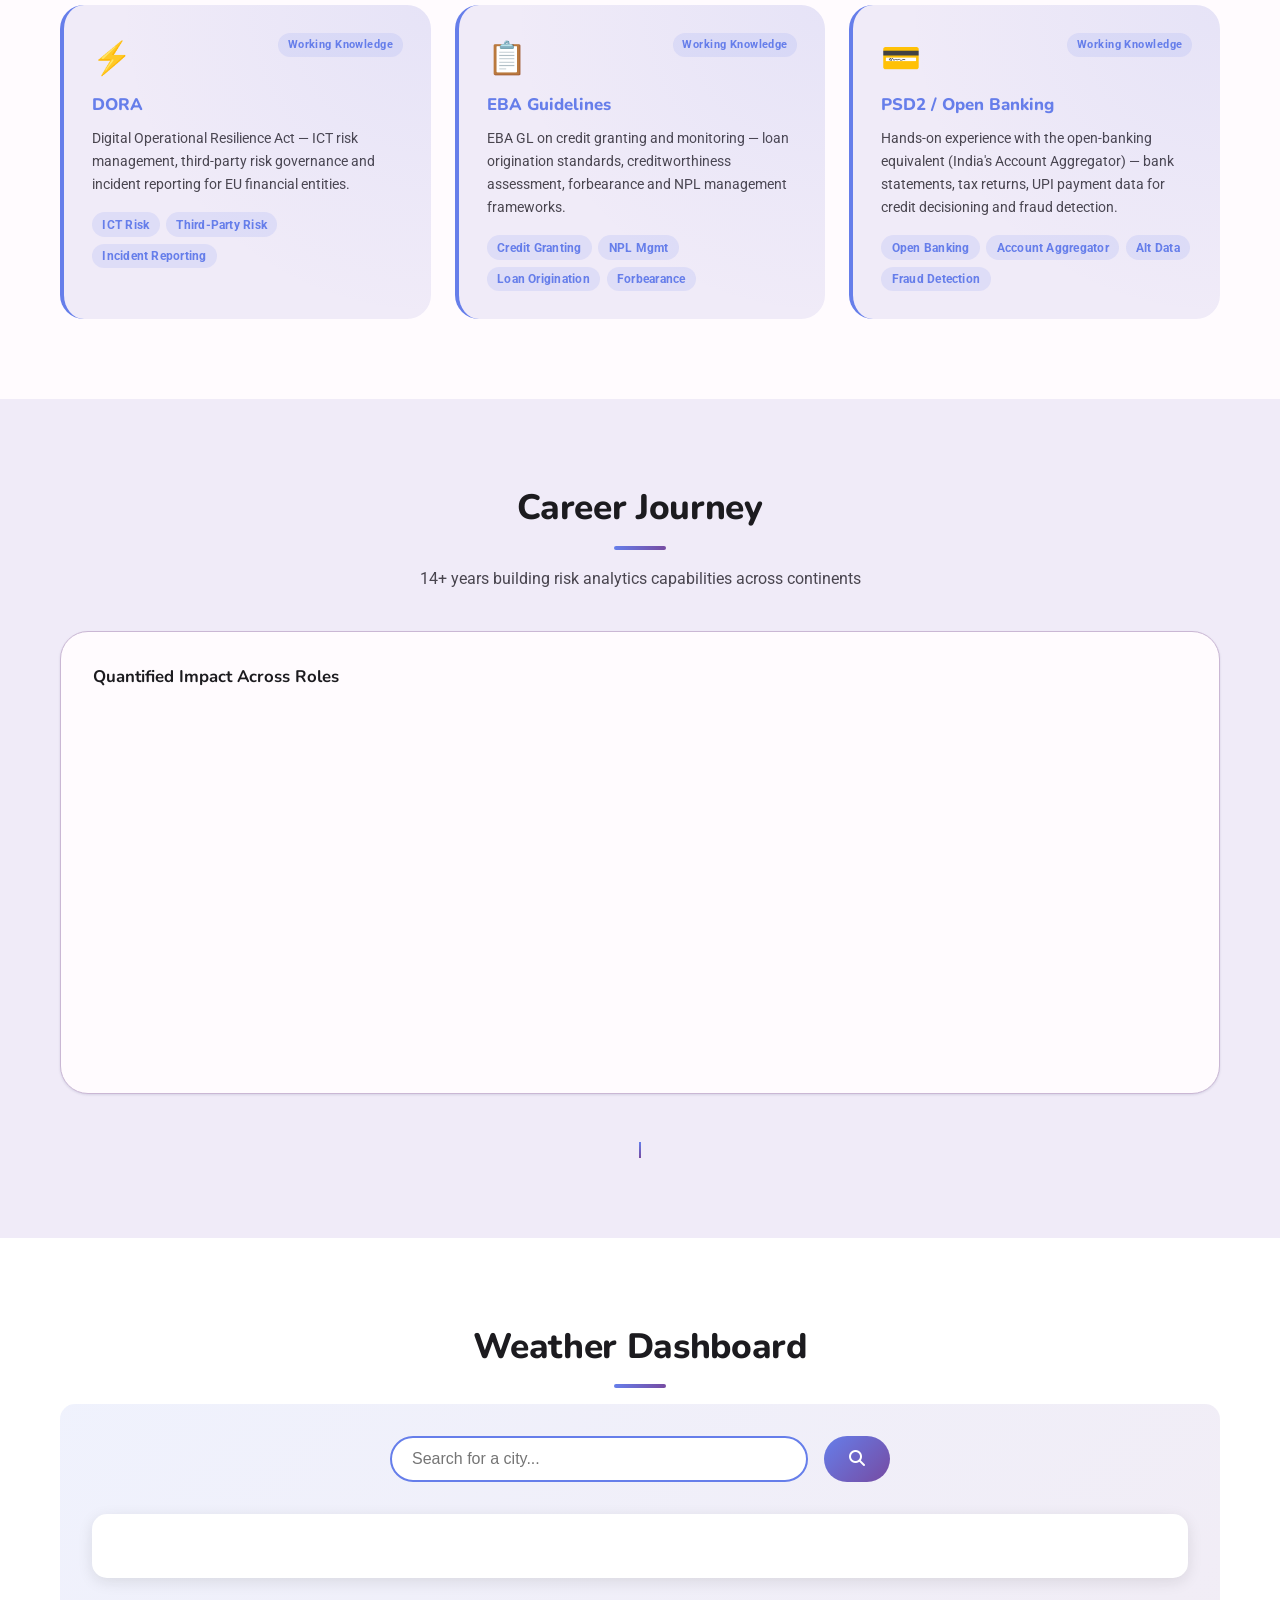
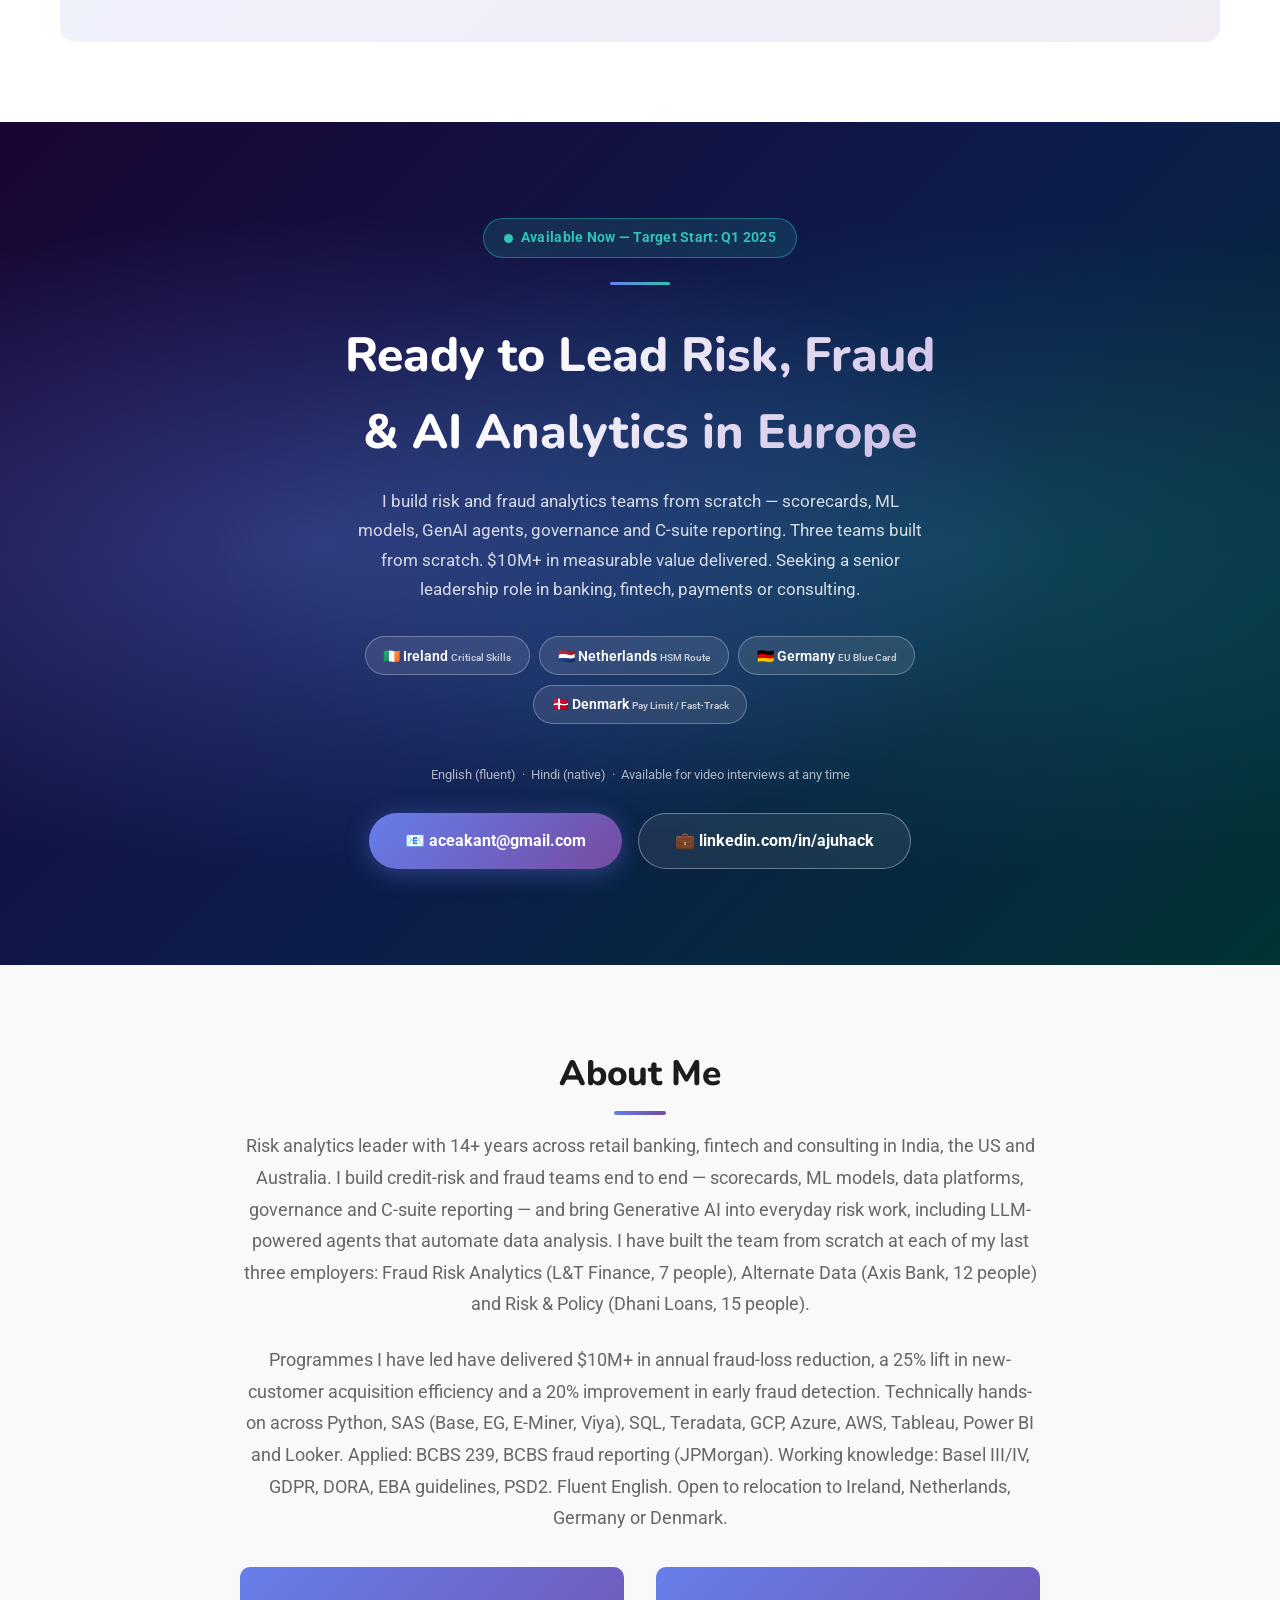
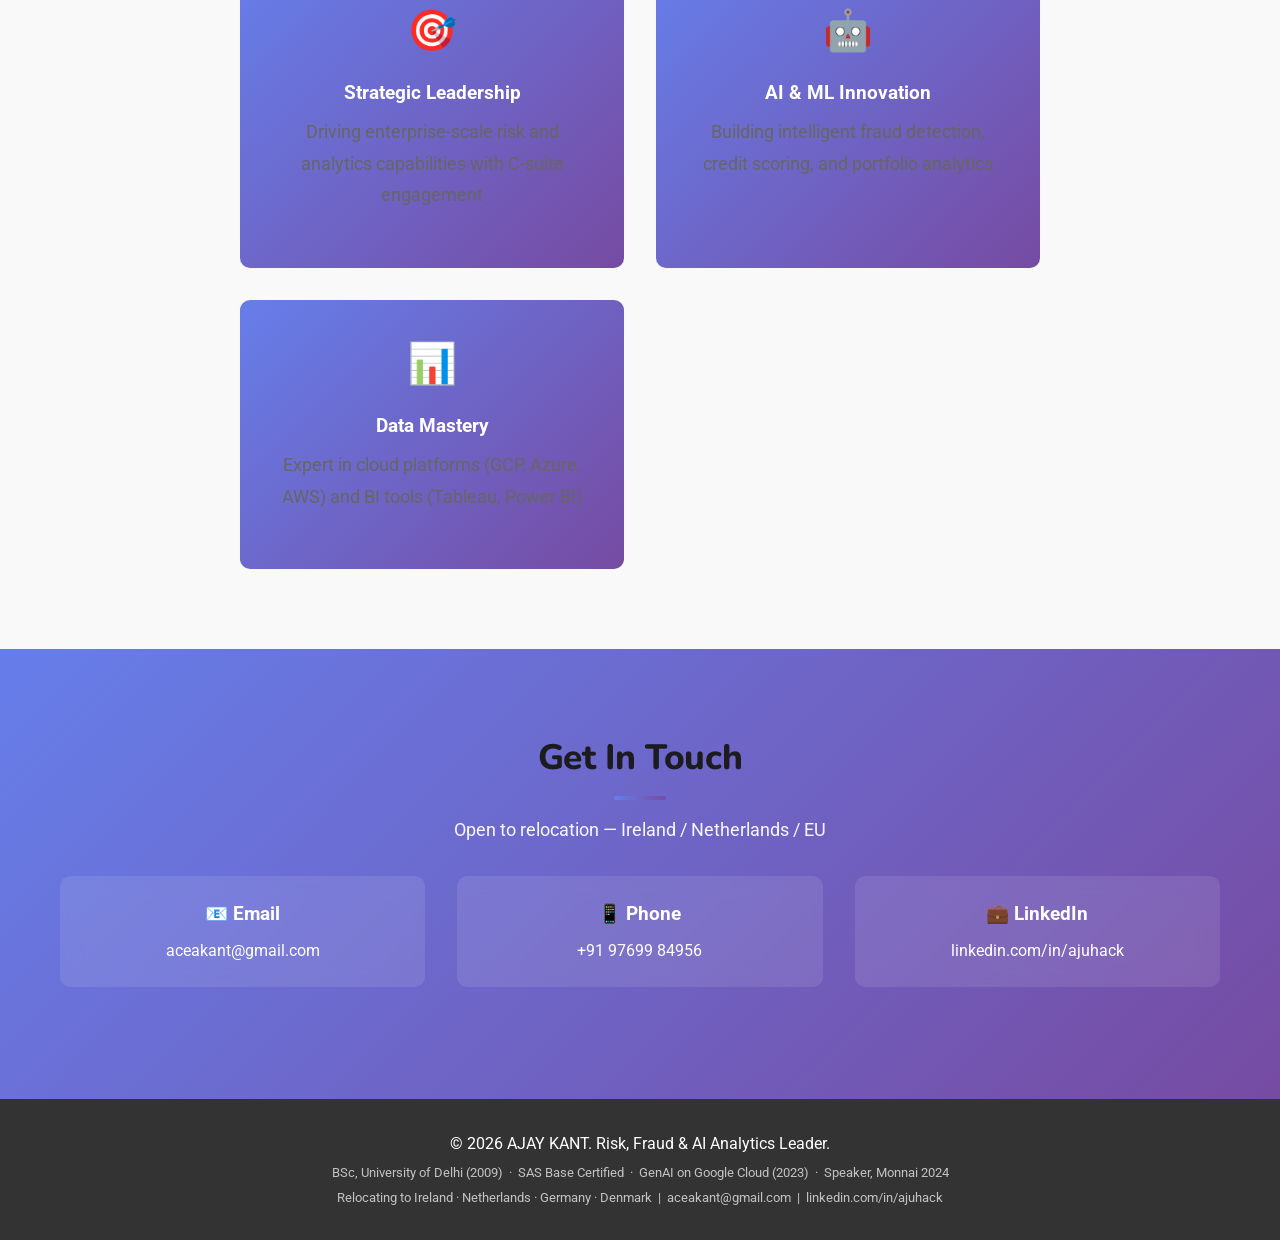
==== commit 6103ba5a: "Add video showcase, weekly articles system and automation pipeline Videos: - Add videos/ directory w" ====
--- a/index.html
+++ b/index.html
@@ -22,6 +22,8 @@
                 <li><a href="#skills">Skills</a></li>
                 <li><a href="#timeline">Timeline</a></li>
                 <li><a href="#weather">Weather</a></li>
+                <li><a href="#showcase">Showcase</a></li>
+                <li><a href="#articles">Articles</a></li>
                 <li><a href="#eu-regulatory">EU Expertise</a></li>
                 <li><a href="#opportunity" class="nav-cta">Hire Me</a></li>
             </ul>
@@ -63,6 +65,66 @@
             <a href="#portfolio" class="btn btn-primary">View My Work</a>
         </div>
     </section>
+
+    <!-- Work Showcase (Videos) -->
+    <section id="showcase" class="showcase-section">
+        <div class="container">
+            <h2 class="m3-section-title">Work Showcase</h2>
+            <p class="section-subtitle">Presentations from L&T Finance Risk Control Unit — fraud analytics & ML-driven decisioning</p>
+            <div class="video-grid">
+                <div class="video-card">
+                    <div class="video-wrapper">
+                        <video controls preload="metadata" class="showcase-video"
+                               poster="">
+                            <source src="videos/rcu-analytics-cinematic.mp4" type="video/mp4">
+                        </video>
+                    </div>
+                    <div class="video-card-body">
+                        <span class="video-tag">Risk Control Unit · L&T Finance</span>
+                        <h3 class="video-title">RCU Analytics — Cinematic Overview</h3>
+                        <p class="video-desc">Enterprise fraud risk analytics build-out: data-mart, ML models, Early-Warning System and GenAI integration across India's largest NBFC retail book.</p>
+                    </div>
+                </div>
+                <div class="video-card">
+                    <div class="video-wrapper">
+                        <video controls preload="metadata" class="showcase-video">
+                            <source src="videos/rcu-guardian.mp4" type="video/mp4">
+                        </video>
+                    </div>
+                    <div class="video-card-body">
+                        <span class="video-tag">Risk Control Unit · L&T Finance</span>
+                        <h3 class="video-title">RCU Guardian — Fraud Defence Framework</h3>
+                        <p class="video-desc">Deep-dive into the RCU Guardian framework: fraud-rule engine, scorecard ensemble, field-sales risk controls and CRO-level governance dashboards.</p>
+                    </div>
+                </div>
+            </div>
+        </div>
+    </section>
+
+    <!-- Articles Section -->
+    <section id="articles" class="articles-section">
+        <div class="container">
+            <div class="articles-header">
+                <div>
+                    <h2 class="m3-section-title" style="margin-bottom:0.5rem;">Insights &amp; Articles</h2>
+                    <p class="section-subtitle" style="margin-top:0;">Weekly perspectives on risk analytics, fraud detection and AI in financial services</p>
+                </div>
+                <span class="articles-freq-badge">📅 Weekly</span>
+            </div>
+            <div class="articles-grid" id="articles-grid">
+                <div class="articles-loading">Loading articles…</div>
+            </div>
+        </div>
+    </section>
+
+    <!-- Article Reader Modal -->
+    <div class="article-modal" id="article-modal" hidden>
+        <div class="article-modal-overlay" onclick="closeArticle()"></div>
+        <div class="article-modal-panel" id="article-modal-panel">
+            <button class="article-modal-close" onclick="closeArticle()">✕</button>
+            <div class="article-modal-content" id="article-modal-content"></div>
+        </div>
+    </div>
 
     <!-- EU Value Strip -->
     <section class="eu-value-section" id="eu-strip"></section>
--- a/styles.css
+++ b/styles.css
@@ -1280,14 +1280,317 @@
 }
 
 @media (max-width: 768px) {
-    .regulatory-grid {
-        grid-template-columns: 1fr;
-    }
-    .eu-value-grid {
-        grid-template-columns: repeat(2, 1fr);
-    }
-    .availability-badge {
-        font-size: 0.78rem;
-        padding: 0.4rem 1rem;
-    }
+    .regulatory-grid { grid-template-columns: 1fr; }
+    .eu-value-grid { grid-template-columns: repeat(2, 1fr); }
+    .availability-badge { font-size: 0.78rem; padding: 0.4rem 1rem; }
+}
+
+/* ── Work Showcase / Videos ─────────────────────────────── */
+.showcase-section {
+    padding: 5rem 0;
+    background: #0d0a1a;
+    color: #fff;
+}
+
+.showcase-section .m3-section-title {
+    background: linear-gradient(135deg, #fff 30%, #c3b1e1);
+    -webkit-background-clip: text;
+    -webkit-text-fill-color: transparent;
+    background-clip: text;
+}
+
+.showcase-section .section-subtitle { color: rgba(255,255,255,0.6); }
+
+.video-grid {
+    display: grid;
+    grid-template-columns: repeat(auto-fit, minmax(320px, 1fr));
+    gap: 2rem;
+    margin-top: 2.5rem;
+}
+
+.video-card {
+    background: rgba(255,255,255,0.05);
+    border: 1px solid rgba(255,255,255,0.1);
+    border-radius: 20px;
+    overflow: hidden;
+    transition: transform 0.3s cubic-bezier(0.2,0,0,1), box-shadow 0.3s;
+}
+
+.video-card:hover {
+    transform: translateY(-6px);
+    box-shadow: 0 20px 60px rgba(102,126,234,0.3);
+}
+
+.video-wrapper {
+    position: relative;
+    aspect-ratio: 16/9;
+    background: #000;
+    overflow: hidden;
+}
+
+.showcase-video {
+    width: 100%;
+    height: 100%;
+    object-fit: cover;
+    display: block;
+}
+
+.video-card-body { padding: 1.5rem; }
+
+.video-tag {
+    display: inline-block;
+    background: rgba(102,126,234,0.2);
+    color: #9c7fe0;
+    font-size: 0.72rem;
+    font-weight: 700;
+    letter-spacing: 0.06em;
+    text-transform: uppercase;
+    padding: 0.2rem 0.7rem;
+    border-radius: 9999px;
+    margin-bottom: 0.75rem;
+}
+
+.video-title {
+    font-family: 'Nunito', sans-serif;
+    font-size: 1.1rem;
+    font-weight: 800;
+    color: #fff;
+    margin-bottom: 0.5rem;
+    line-height: 1.35;
+}
+
+.video-desc {
+    font-size: 0.875rem;
+    color: rgba(255,255,255,0.6);
+    line-height: 1.6;
+}
+
+/* ── Articles Section ───────────────────────────────────── */
+.articles-section {
+    padding: 5rem 0;
+    background: var(--md-surface, #fffbfe);
+}
+
+.articles-header {
+    display: flex;
+    align-items: flex-start;
+    justify-content: space-between;
+    gap: 1rem;
+    margin-bottom: 2rem;
+    flex-wrap: wrap;
+}
+
+.articles-freq-badge {
+    flex-shrink: 0;
+    background: linear-gradient(135deg, #667eea, #764ba2);
+    color: #fff;
+    font-size: 0.8rem;
+    font-weight: 700;
+    padding: 0.4rem 1rem;
+    border-radius: 9999px;
+    margin-top: 0.5rem;
+    white-space: nowrap;
+}
+
+.articles-grid {
+    display: grid;
+    grid-template-columns: repeat(auto-fill, minmax(300px, 1fr));
+    gap: 1.75rem;
+}
+
+.articles-loading {
+    grid-column: 1 / -1;
+    text-align: center;
+    color: #79747e;
+    padding: 3rem;
+    font-size: 0.9rem;
+}
+
+.article-card {
+    background: var(--md-surface-variant, #f0ebf8);
+    border-radius: 20px;
+    overflow: hidden;
+    display: flex;
+    flex-direction: column;
+    cursor: pointer;
+    transition: transform 0.3s cubic-bezier(0.2,0,0,1), box-shadow 0.3s;
+    border: 1px solid rgba(102,126,234,0.1);
+}
+
+.article-card:hover {
+    transform: translateY(-5px);
+    box-shadow: 0 16px 48px rgba(102,126,234,0.18);
+}
+
+.article-card-accent {
+    height: 5px;
+    background: linear-gradient(90deg, #667eea, #764ba2, #2ec4b6);
+}
+
+.article-card-body { padding: 1.5rem; flex: 1; display: flex; flex-direction: column; }
+
+.article-meta {
+    display: flex;
+    align-items: center;
+    gap: 0.75rem;
+    margin-bottom: 0.75rem;
+    flex-wrap: wrap;
+}
+
+.article-category {
+    font-size: 0.72rem;
+    font-weight: 700;
+    letter-spacing: 0.06em;
+    text-transform: uppercase;
+    color: var(--md-primary, #667eea);
+    background: rgba(102,126,234,0.12);
+    padding: 0.2rem 0.65rem;
+    border-radius: 9999px;
+}
+
+.article-date {
+    font-size: 0.78rem;
+    color: #79747e;
+}
+
+.article-read-time {
+    font-size: 0.78rem;
+    color: #79747e;
+    margin-left: auto;
+}
+
+.article-title {
+    font-family: 'Nunito', sans-serif;
+    font-size: 1.05rem;
+    font-weight: 800;
+    color: #1c1b1f;
+    line-height: 1.4;
+    margin-bottom: 0.75rem;
+    text-wrap: balance;
+}
+
+.article-summary {
+    font-size: 0.875rem;
+    color: #49454f;
+    line-height: 1.65;
+    flex: 1;
+}
+
+.article-tags {
+    display: flex;
+    flex-wrap: wrap;
+    gap: 0.4rem;
+    margin-top: 1rem;
+}
+
+.article-tag {
+    font-size: 0.7rem;
+    color: #79747e;
+    background: rgba(0,0,0,0.05);
+    padding: 0.15rem 0.55rem;
+    border-radius: 9999px;
+}
+
+.article-cta {
+    display: inline-flex;
+    align-items: center;
+    gap: 0.3rem;
+    margin-top: 1.25rem;
+    color: var(--md-primary, #667eea);
+    font-weight: 700;
+    font-size: 0.85rem;
+}
+
+/* ── Article Modal ──────────────────────────────────────── */
+.article-modal {
+    position: fixed;
+    inset: 0;
+    z-index: 1000;
+    display: flex;
+    align-items: center;
+    justify-content: center;
+    padding: 1rem;
+}
+
+.article-modal[hidden] { display: none !important; }
+
+.article-modal-overlay {
+    position: absolute;
+    inset: 0;
+    background: rgba(0,0,0,0.6);
+    backdrop-filter: blur(6px);
+}
+
+.article-modal-panel {
+    position: relative;
+    background: var(--md-surface, #fffbfe);
+    border-radius: 28px;
+    max-width: 760px;
+    width: 100%;
+    max-height: 88vh;
+    overflow-y: auto;
+    z-index: 1;
+    box-shadow: 0 32px 80px rgba(0,0,0,0.35);
+}
+
+.article-modal-close {
+    position: sticky;
+    top: 1.25rem;
+    float: right;
+    margin: 1.25rem 1.25rem 0 0;
+    width: 36px;
+    height: 36px;
+    border-radius: 50%;
+    border: none;
+    background: rgba(0,0,0,0.08);
+    color: #49454f;
+    font-size: 1rem;
+    cursor: pointer;
+    display: flex;
+    align-items: center;
+    justify-content: center;
+    transition: background 0.2s;
+    z-index: 2;
+}
+
+.article-modal-close:hover { background: rgba(0,0,0,0.15); }
+
+.article-modal-content {
+    padding: 2.5rem;
+}
+
+.article-modal-content h1 {
+    font-family: 'Nunito', sans-serif;
+    font-size: clamp(1.4rem, 3vw, 2rem);
+    font-weight: 800;
+    color: #1c1b1f;
+    line-height: 1.3;
+    margin-bottom: 1rem;
+    text-wrap: balance;
+}
+
+.article-modal-content .article-meta { margin-bottom: 1.5rem; }
+
+.article-modal-content .article-body { border-top: 2px solid rgba(102,126,234,0.15); padding-top: 1.5rem; }
+
+.article-modal-content .article-body p {
+    font-size: 1rem;
+    line-height: 1.8;
+    color: #1c1b1f;
+    margin-bottom: 1.25rem;
+}
+
+.article-modal-content .article-body h2 {
+    font-family: 'Nunito', sans-serif;
+    font-size: 1.2rem;
+    font-weight: 800;
+    color: var(--md-primary, #667eea);
+    margin: 2rem 0 0.75rem;
+}
+
+@media (max-width: 768px) {
+    .video-grid { grid-template-columns: 1fr; }
+    .articles-grid { grid-template-columns: 1fr; }
+    .article-modal-content { padding: 1.5rem; }
+    .articles-header { flex-direction: column; }
 }
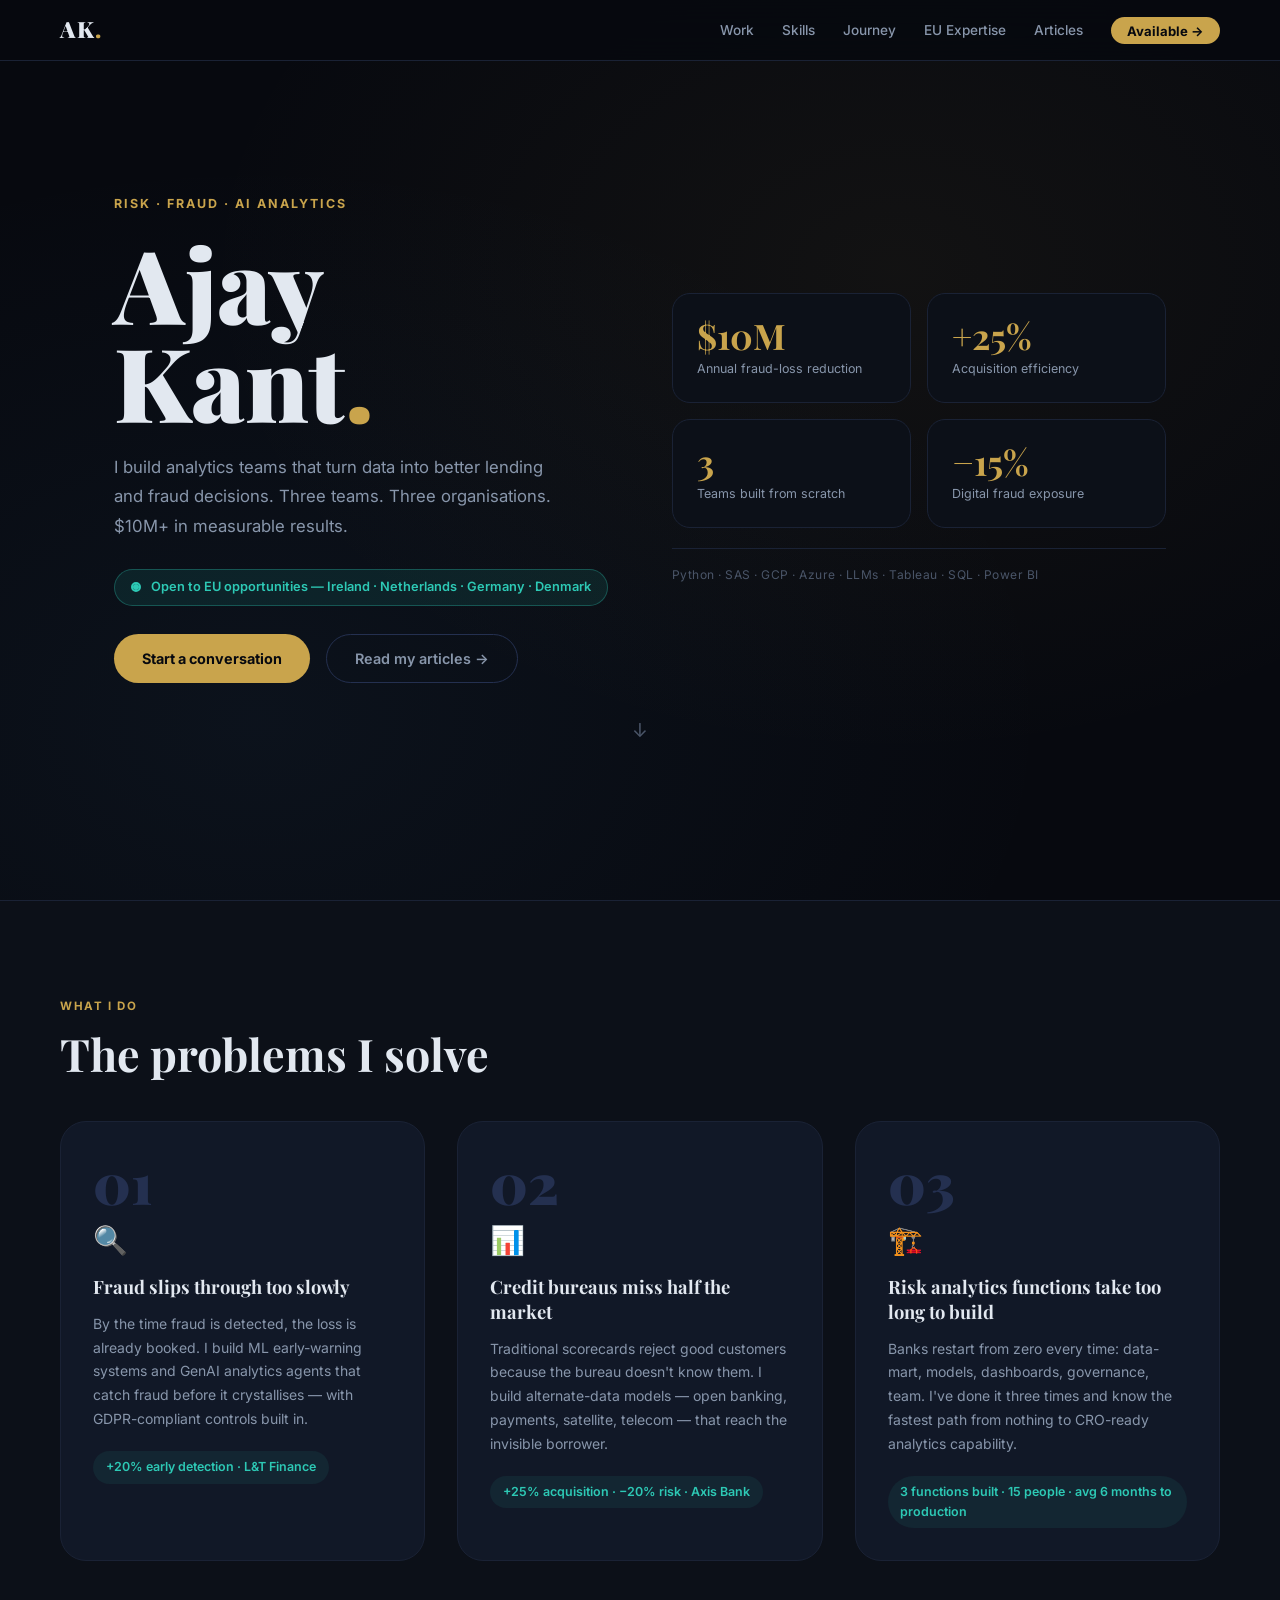
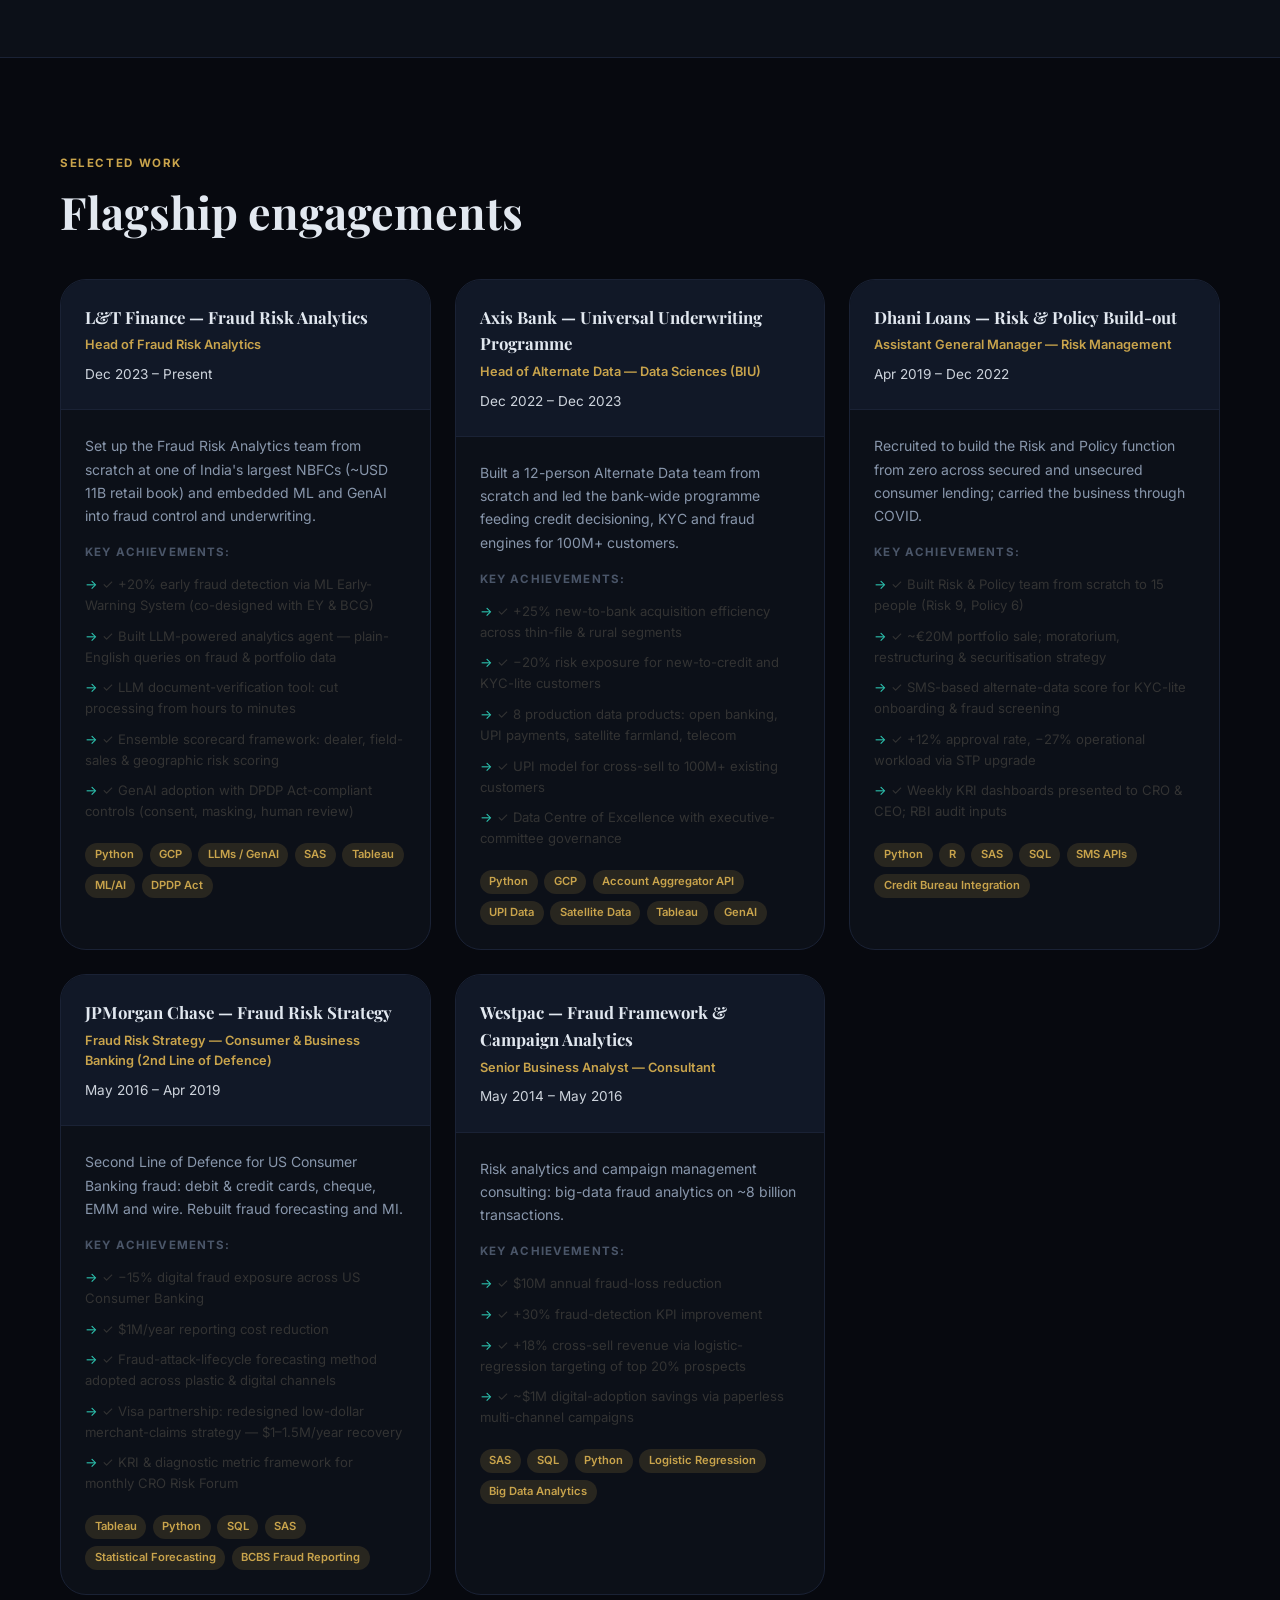
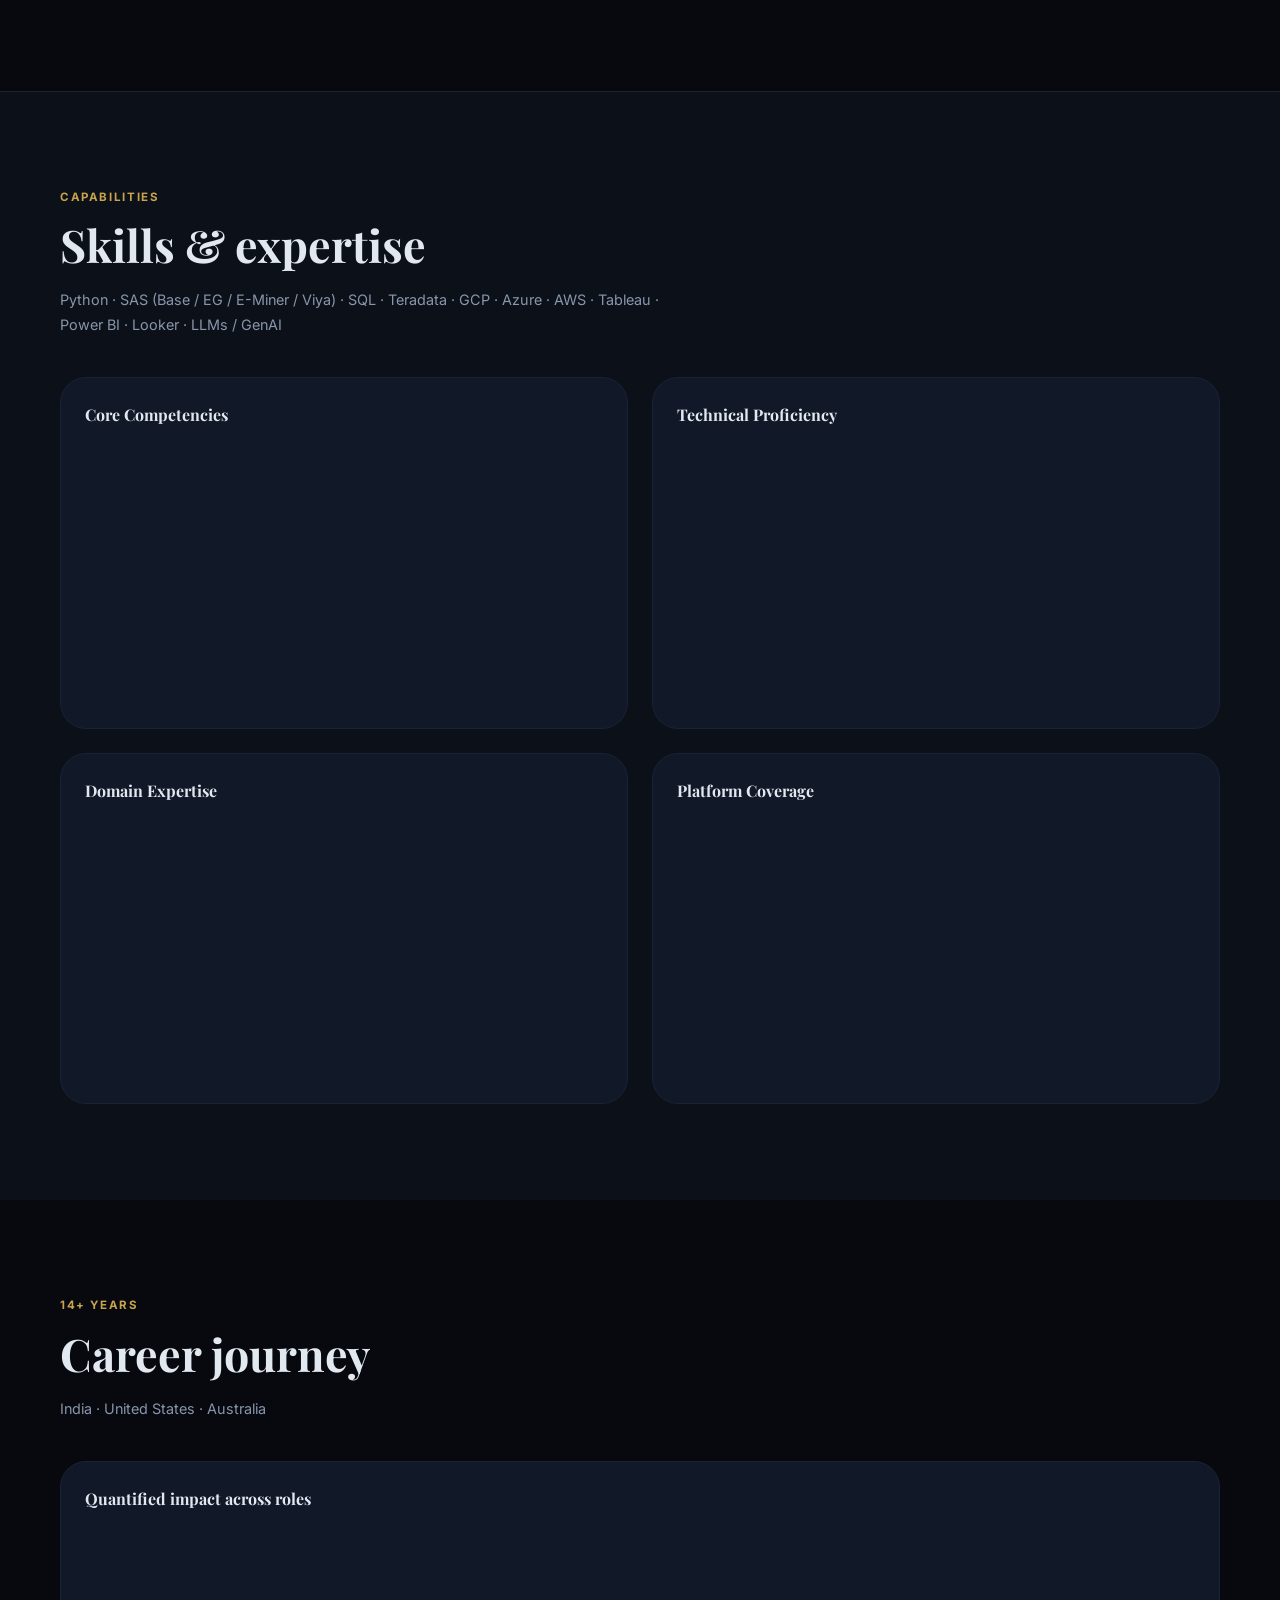
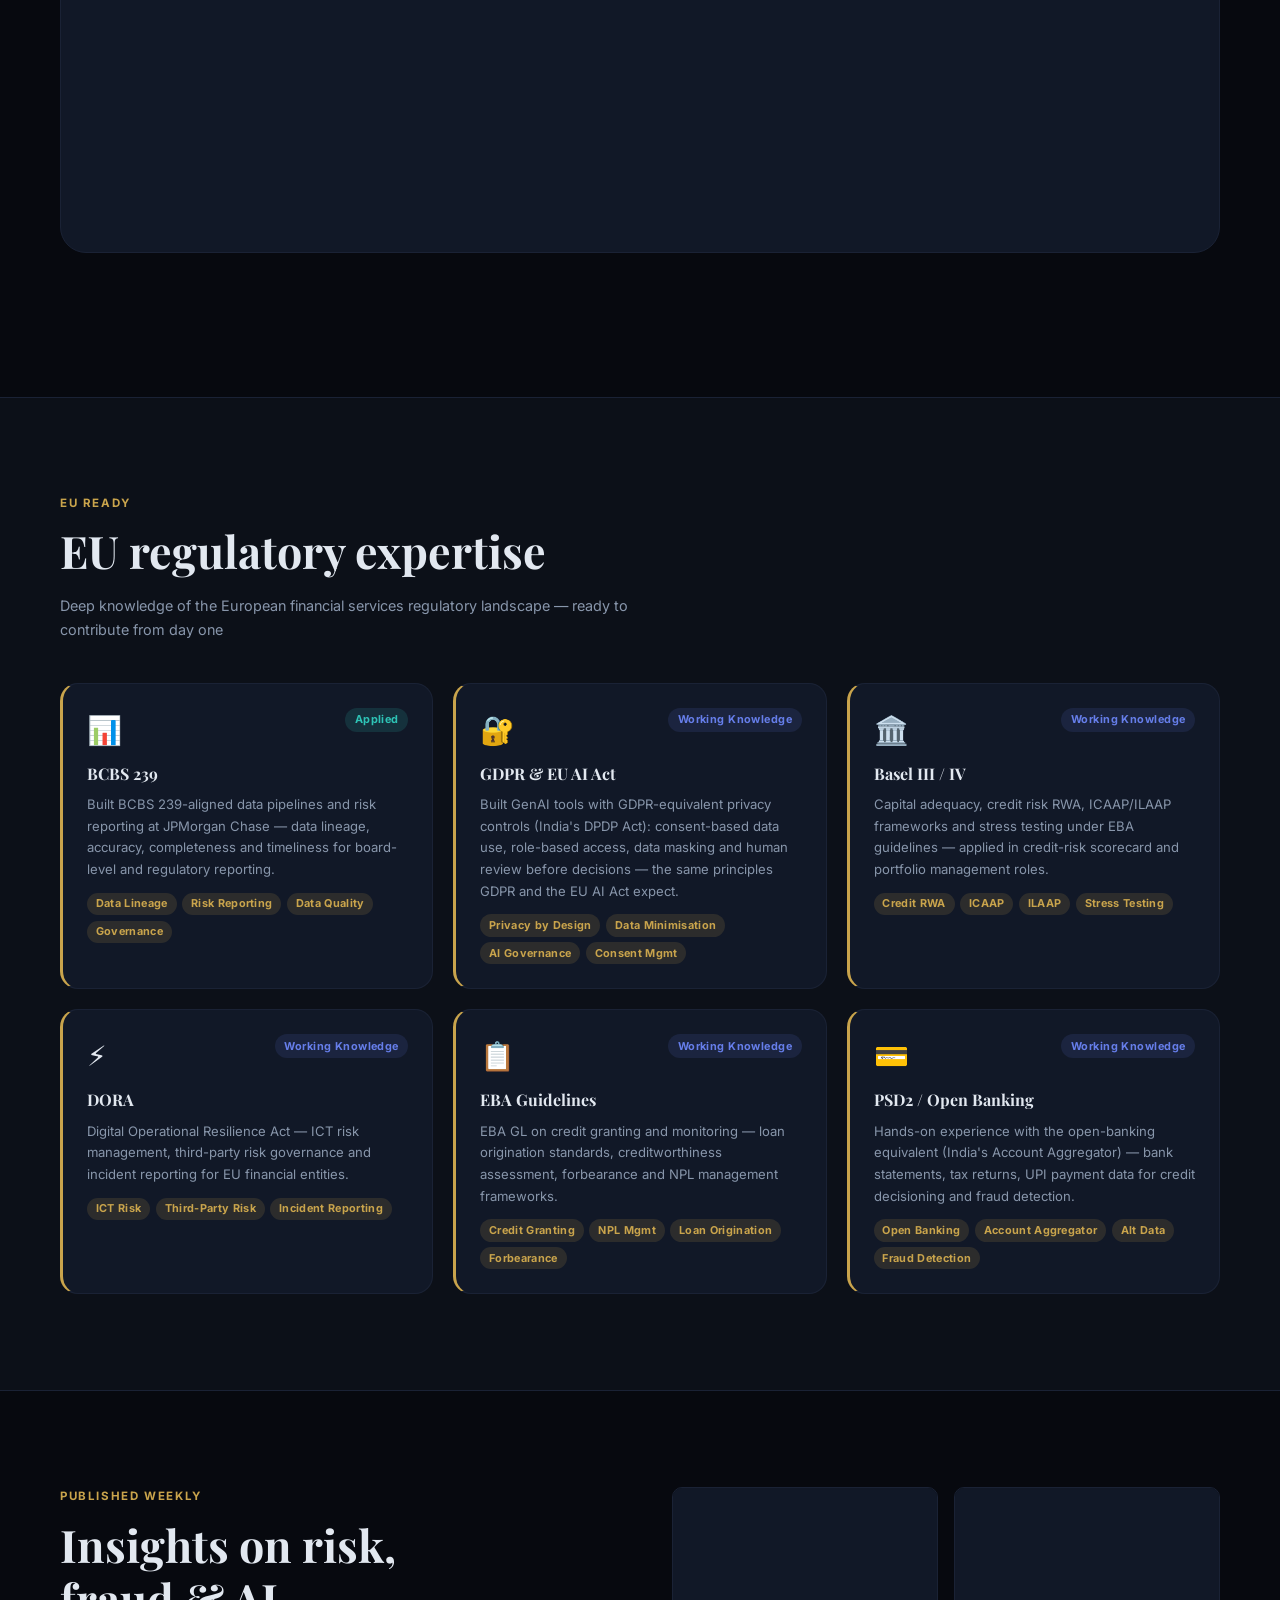
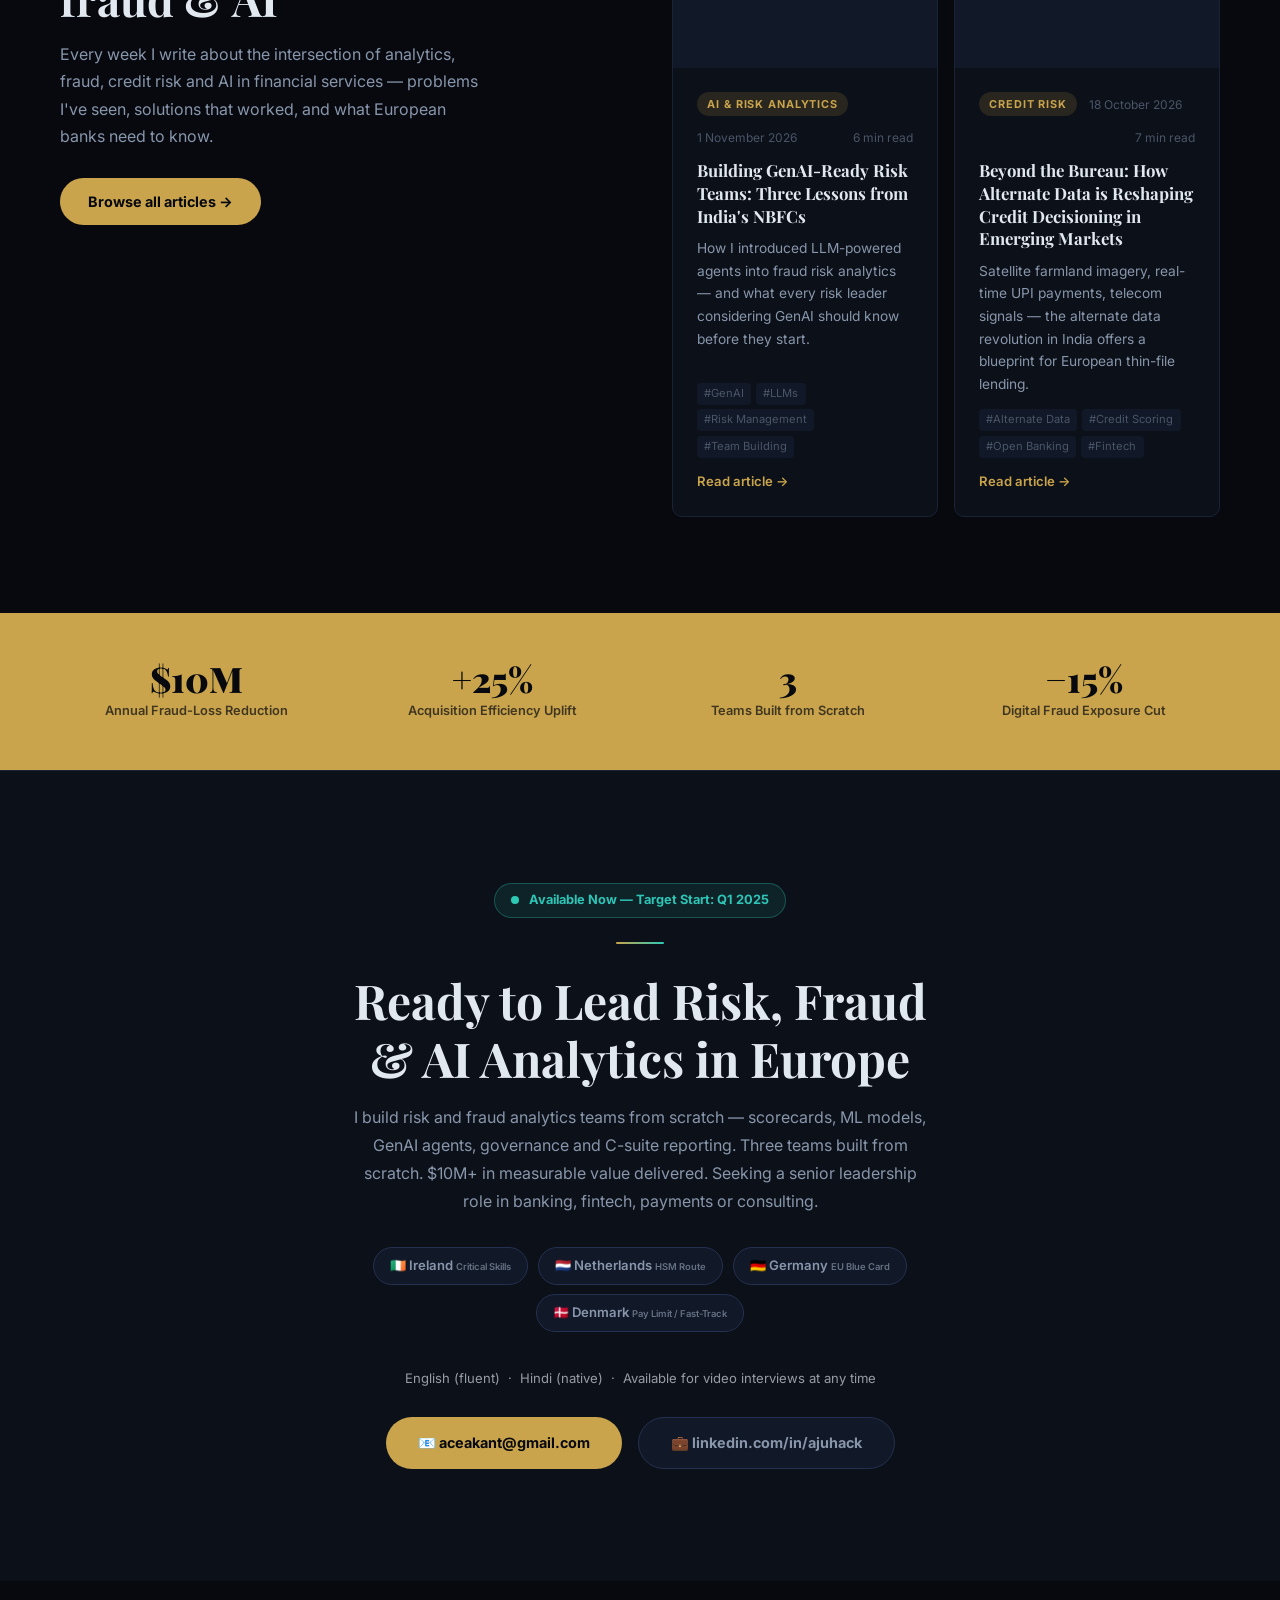
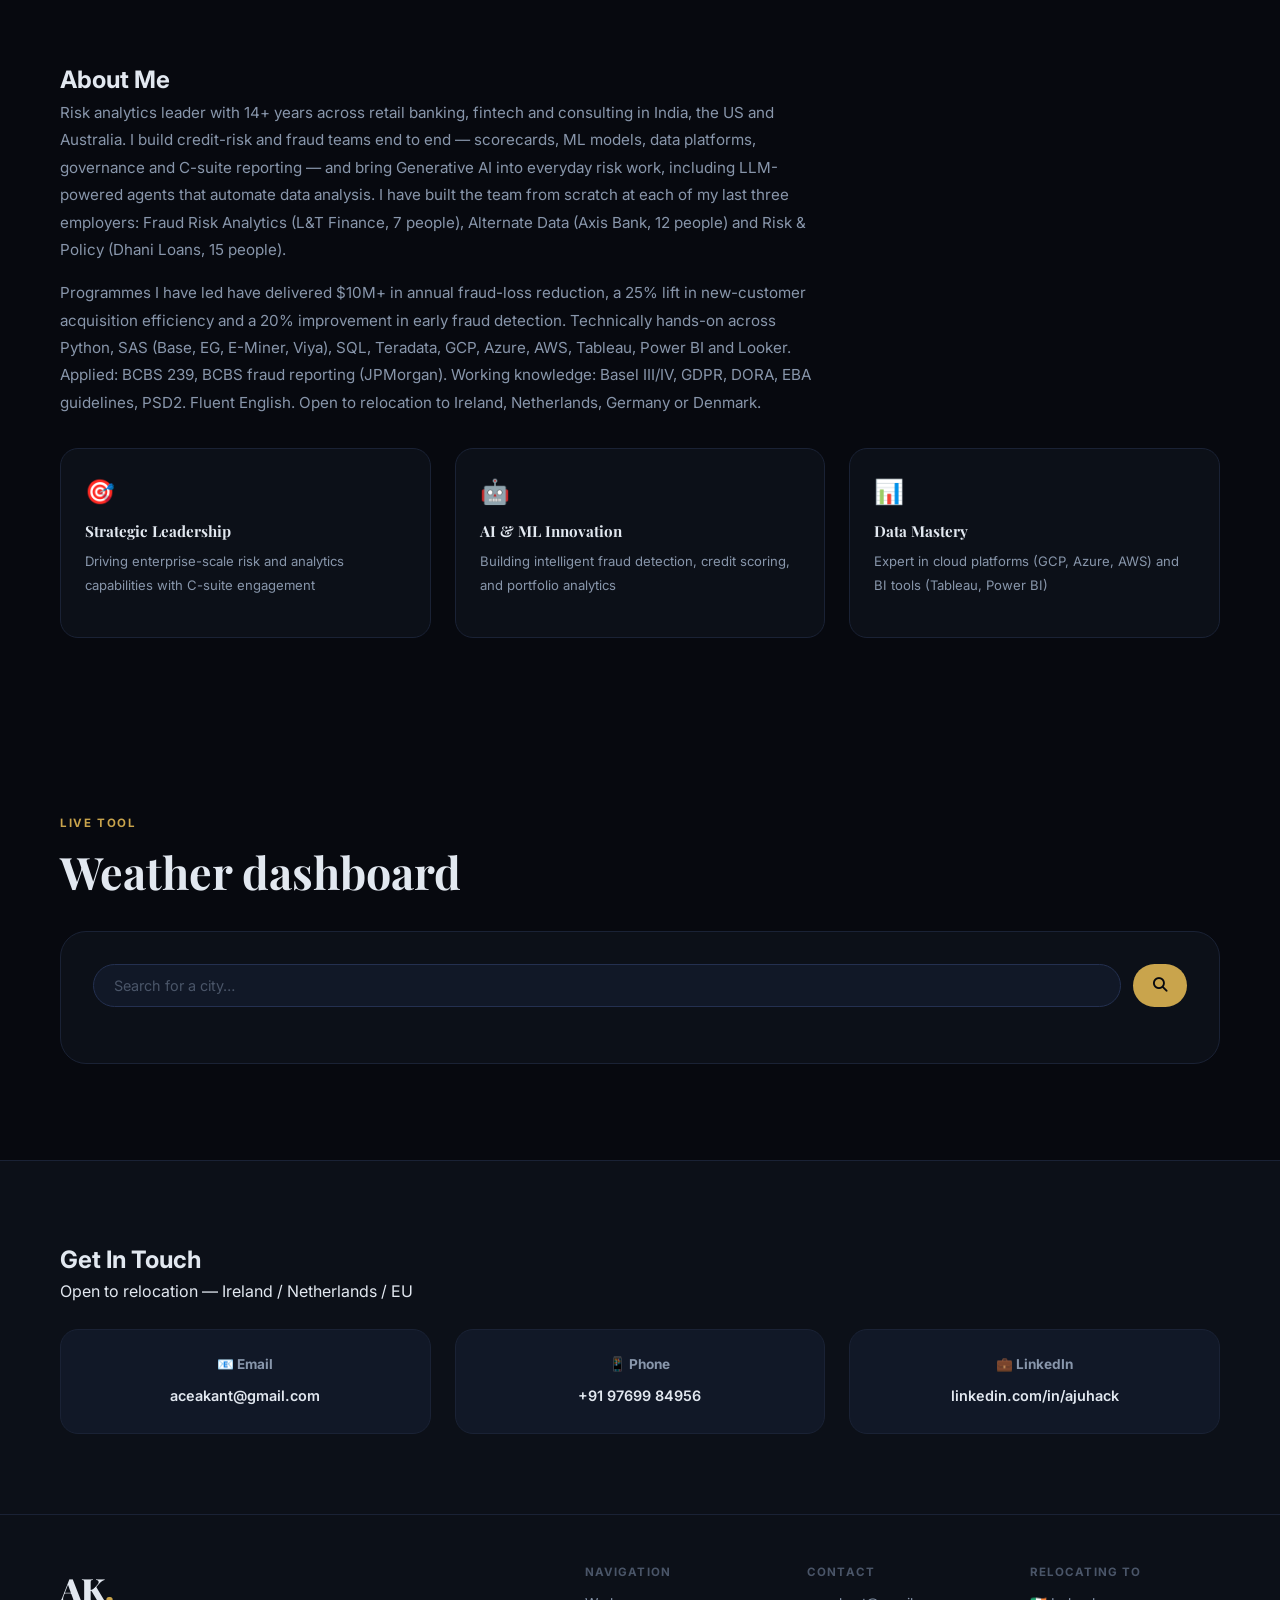
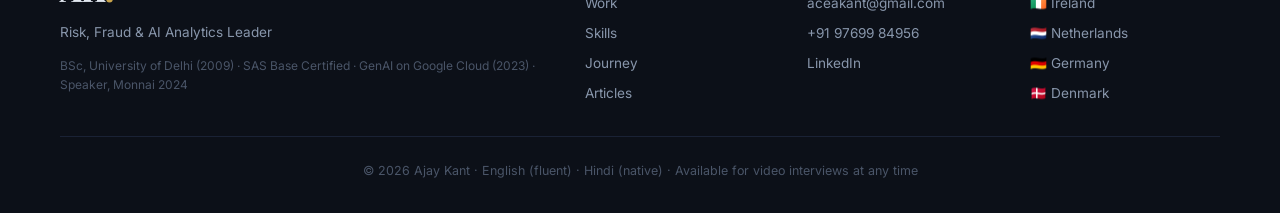
==== commit ad20e4ed: "Complete redesign: dark executive theme, articles.html, chart dark-mode fixes - Full redesign: Deep " ====
--- a/index.html
+++ b/index.html
@@ -3,263 +3,270 @@
 <head>
     <meta charset="UTF-8">
     <meta name="viewport" content="width=device-width, initial-scale=1.0">
-    <meta name="description" content="AJAY KANT - Head of Risk Analytics | Professional Portfolio & Weather Dashboard">
-    <title>AJAY KANT - Portfolio & Weather Dashboard</title>
+    <meta name="description" content="Ajay Kant — Risk, Fraud & AI Analytics Leader. Building analytics teams for European financial institutions.">
+    <title>Ajay Kant — Risk, Fraud & AI Analytics Leader</title>
     <link rel="stylesheet" href="styles.css">
+    <link href="https://fonts.googleapis.com/css2?family=Playfair+Display:wght@400;700;900&family=Inter:wght@300;400;500;600;700&display=swap" rel="stylesheet">
     <link rel="stylesheet" href="https://cdnjs.cloudflare.com/ajax/libs/font-awesome/6.4.0/css/all.min.css">
-    <link href="https://fonts.googleapis.com/css2?family=Nunito:wght@400;600;700;800&family=Roboto:wght@300;400;500&display=swap" rel="stylesheet">
 </head>
 <body>
-    <!-- Navigation -->
-    <nav class="navbar">
-        <div class="container">
-            <div class="logo">
-                <h1>AJAY KANT</h1>
-            </div>
-            <ul class="nav-links">
-                <li><a href="#home">Home</a></li>
-                <li><a href="#portfolio">Portfolio</a></li>
-                <li><a href="#skills">Skills</a></li>
-                <li><a href="#timeline">Timeline</a></li>
-                <li><a href="#weather">Weather</a></li>
-                <li><a href="#showcase">Showcase</a></li>
-                <li><a href="#articles">Articles</a></li>
-                <li><a href="#eu-regulatory">EU Expertise</a></li>
-                <li><a href="#opportunity" class="nav-cta">Hire Me</a></li>
-            </ul>
-        </div>
-    </nav>
-
-    <!-- Hero Section -->
-    <section id="home" class="hero">
-        <div class="hero-gif-overlay" aria-hidden="true">
-            <img src="https://media.giphy.com/media/l0HlBO7eyXzSZkJri/giphy.gif"
-                 alt="" class="hero-bg-gif" loading="eager" onerror="this.style.display='none'"/>
-        </div>
-        <div class="hero-content">
-            <h1>AJAY KANT</h1>
-            <p class="hero-subtitle">Risk, Fraud &amp; AI Analytics Leader | Credit Strategy | GenAI &amp; ML-Driven Decisioning</p>
-            <p>14+ years across retail banking, fintech &amp; consulting — India, US, Australia. 3 teams built from scratch.</p>
-            <div class="hero-stats">
-                <div class="stat">
-                    <div class="stat-number">$10M</div>
-                    <div class="stat-label">Annual Fraud-Loss Reduction</div>
-                </div>
-                <div class="stat">
-                    <div class="stat-number">+25%</div>
-                    <div class="stat-label">Acquisition Efficiency</div>
-                </div>
-                <div class="stat">
-                    <div class="stat-number">3</div>
-                    <div class="stat-label">Teams Built from Scratch</div>
-                </div>
-                <div class="stat">
-                    <div class="stat-number">−15%</div>
-                    <div class="stat-label">Digital Fraud Exposure</div>
-                </div>
-            </div>
-            <div class="availability-badge">
-                <span class="pulse-dot"></span>
-                Actively Seeking EU Opportunities — Ireland · Netherlands · Germany · Denmark
-            </div>
-            <a href="#portfolio" class="btn btn-primary">View My Work</a>
-        </div>
-    </section>
-
-    <!-- Work Showcase (Videos) -->
-    <section id="showcase" class="showcase-section">
-        <div class="container">
-            <h2 class="m3-section-title">Work Showcase</h2>
-            <p class="section-subtitle">Presentations from L&T Finance Risk Control Unit — fraud analytics & ML-driven decisioning</p>
-            <div class="video-grid">
-                <div class="video-card">
-                    <div class="video-wrapper">
-                        <video controls preload="metadata" class="showcase-video"
-                               poster="">
-                            <source src="videos/rcu-analytics-cinematic.mp4" type="video/mp4">
-                        </video>
-                    </div>
-                    <div class="video-card-body">
-                        <span class="video-tag">Risk Control Unit · L&T Finance</span>
-                        <h3 class="video-title">RCU Analytics — Cinematic Overview</h3>
-                        <p class="video-desc">Enterprise fraud risk analytics build-out: data-mart, ML models, Early-Warning System and GenAI integration across India's largest NBFC retail book.</p>
-                    </div>
-                </div>
-                <div class="video-card">
-                    <div class="video-wrapper">
-                        <video controls preload="metadata" class="showcase-video">
-                            <source src="videos/rcu-guardian.mp4" type="video/mp4">
-                        </video>
-                    </div>
-                    <div class="video-card-body">
-                        <span class="video-tag">Risk Control Unit · L&T Finance</span>
-                        <h3 class="video-title">RCU Guardian — Fraud Defence Framework</h3>
-                        <p class="video-desc">Deep-dive into the RCU Guardian framework: fraud-rule engine, scorecard ensemble, field-sales risk controls and CRO-level governance dashboards.</p>
-                    </div>
-                </div>
-            </div>
-        </div>
-    </section>
-
-    <!-- Articles Section -->
-    <section id="articles" class="articles-section">
-        <div class="container">
-            <div class="articles-header">
-                <div>
-                    <h2 class="m3-section-title" style="margin-bottom:0.5rem;">Insights &amp; Articles</h2>
-                    <p class="section-subtitle" style="margin-top:0;">Weekly perspectives on risk analytics, fraud detection and AI in financial services</p>
-                </div>
-                <span class="articles-freq-badge">📅 Weekly</span>
-            </div>
-            <div class="articles-grid" id="articles-grid">
-                <div class="articles-loading">Loading articles…</div>
-            </div>
-        </div>
-    </section>
-
-    <!-- Article Reader Modal -->
-    <div class="article-modal" id="article-modal" hidden>
-        <div class="article-modal-overlay" onclick="closeArticle()"></div>
-        <div class="article-modal-panel" id="article-modal-panel">
-            <button class="article-modal-close" onclick="closeArticle()">✕</button>
-            <div class="article-modal-content" id="article-modal-content"></div>
-        </div>
-    </div>
-
-    <!-- EU Value Strip -->
-    <section class="eu-value-section" id="eu-strip"></section>
-
-    <!-- Portfolio Section -->
-    <section id="portfolio" class="portfolio-section">
-        <div class="container">
-            <h2 class="m3-section-title">Flagship Projects</h2>
-            <div class="projects-grid" id="projects-grid"></div>
-        </div>
-    </section>
-
-    <!-- Skills Visualization Section -->
-    <section id="skills" class="skills-section">
-        <div class="container">
-            <h2 class="m3-section-title">Skills &amp; Expertise</h2>
-            <p class="section-subtitle">Python · SAS (Base/EG/E-Miner/Viya) · SQL · Teradata · GCP · Azure · AWS · Tableau · Power BI · Looker · LLMs / GenAI</p>
-            <div class="skills-gif-accent">
-                <img src="https://media.giphy.com/media/xT9IgzoKnwFNmISR8I/giphy.gif"
-                     alt="Data analytics in action" class="section-gif" loading="lazy"
-                     onerror="this.style.display='none'"/>
-            </div>
-            <div class="skills-charts-grid">
-                <div class="m3-card chart-card">
-                    <h3 class="chart-title">Core Competencies</h3>
-                    <div class="chart-wrapper"><canvas id="radarChart"></canvas></div>
-                </div>
-                <div class="m3-card chart-card">
-                    <h3 class="chart-title">Technical Proficiency</h3>
-                    <div class="chart-wrapper"><canvas id="skillsBarChart"></canvas></div>
-                </div>
-                <div class="m3-card chart-card">
-                    <h3 class="chart-title">Domain Expertise</h3>
-                    <div class="chart-wrapper"><canvas id="domainDoughnutChart"></canvas></div>
-                </div>
-                <div class="m3-card chart-card">
-                    <h3 class="chart-title">Platform Coverage</h3>
-                    <div class="chart-wrapper"><canvas id="platformPolarChart"></canvas></div>
-                </div>
-            </div>
-        </div>
-    </section>
-
-    <!-- EU Regulatory Expertise Section -->
-    <section id="eu-regulatory" class="eu-regulatory-section">
-        <div class="container">
-            <h2 class="m3-section-title">EU Regulatory Expertise</h2>
-            <p class="section-subtitle">Deep knowledge of the European financial services regulatory landscape — ready to contribute from day one</p>
-            <div class="regulatory-grid" id="regulatory-grid"></div>
-        </div>
-    </section>
-
-    <!-- Experience Timeline Section -->
-    <section id="timeline" class="timeline-section">
-        <div class="container">
-            <h2 class="m3-section-title">Career Journey</h2>
-            <p class="section-subtitle">14+ years building risk analytics capabilities across continents</p>
-            <div class="timeline-gif-accent">
-                <img src="https://media.giphy.com/media/3o7TKSjRrfIPjeiVyc/giphy.gif"
-                     alt="Career growth visualization" class="section-gif" loading="lazy"
-                     onerror="this.style.display='none'"/>
-            </div>
-            <div class="m3-card timeline-impact-card">
-                <h3 class="chart-title">Quantified Impact Across Roles</h3>
-                <div class="chart-wrapper chart-wrapper--wide"><canvas id="impactBarChart"></canvas></div>
-            </div>
-            <div class="timeline-track" id="timeline-track"></div>
-        </div>
-    </section>
-
-    <!-- Weather Dashboard Section -->
-    <section id="weather" class="weather-section">
-        <div class="container">
-            <h2 class="m3-section-title">Weather Dashboard</h2>
-            <div class="weather-container">
-                <!-- Search Box -->
-                <div class="search-box">
-                    <input type="text" id="searchInput" placeholder="Search for a city..." />
-                    <button id="searchBtn"><i class="fas fa-search"></i></button>
-                </div>
-
-                <!-- Loading Spinner -->
-                <div id="loadingSpinner" class="loading-spinner" style="display: none;">
-                    <i class="fas fa-spinner fa-spin"></i>
-                </div>
-
-                <!-- Error Message -->
-                <div id="errorMessage" class="error-message" style="display: none;"></div>
-
-                <!-- Current Weather -->
-                <div id="currentWeather" class="current-weather"></div>
-
-                <!-- 5-Day Forecast -->
-                <div id="forecastSection" class="forecast-section" style="display: none;">
-                    <h3>5-Day Forecast</h3>
-                    <div class="forecast-grid" id="forecastGrid"></div>
-                </div>
-
-                <!-- Hourly Forecast -->
-                <div id="hourlySection" class="hourly-section" style="display: none;">
-                    <h3>24-Hour Forecast</h3>
-                    <div class="hourly-scroll" id="hourlyScroll"></div>
-                </div>
-
-                <!-- Additional Info -->
-                <div id="additionalInfo" class="additional-info" style="display: none;"></div>
-            </div>
-        </div>
-    </section>
-
-    <!-- Open to Opportunities -->
-    <section id="opportunity" class="opportunity-section">
-        <div class="container">
-            <div id="opportunity-content"></div>
-        </div>
-    </section>
-
-    <!-- About Section -->
-    <section id="about" class="about"></section>
-
-    <!-- Contact Section -->
-    <section id="contact" class="contact"></section>
-
-    <!-- Footer -->
-    <footer class="footer">
-        <div class="container">
-            <p>&copy; 2026 AJAY KANT. Risk, Fraud &amp; AI Analytics Leader.</p>
-            <p style="font-size:0.8rem;opacity:0.7;margin-top:0.4rem;">BSc, University of Delhi (2009) &nbsp;·&nbsp; SAS Base Certified &nbsp;·&nbsp; GenAI on Google Cloud (2023) &nbsp;·&nbsp; Speaker, Monnai 2024</p>
-            <p style="font-size:0.8rem;opacity:0.7;margin-top:0.25rem;">Relocating to Ireland · Netherlands · Germany · Denmark &nbsp;|&nbsp; aceakant@gmail.com &nbsp;|&nbsp; linkedin.com/in/ajuhack</p>
-        </div>
-    </footer>
-
-    <script src="https://cdn.jsdelivr.net/npm/chart.js@4.4.0/dist/chart.umd.min.js"></script>
-    <script src="visualizations.js"></script>
-    <script src="script.js"></script>
-    <script src="weather.js"></script>
+
+<!-- ── Navigation ─────────────────────────────────────────── -->
+<nav class="navbar">
+    <div class="nav-inner">
+        <a href="index.html" class="nav-logo">AK<span class="nav-logo-dot">.</span></a>
+        <ul class="nav-links">
+            <li><a href="#engagements">Work</a></li>
+            <li><a href="#skills">Skills</a></li>
+            <li><a href="#timeline">Journey</a></li>
+            <li><a href="#eu-regulatory">EU Expertise</a></li>
+            <li><a href="articles.html">Articles</a></li>
+            <li><a href="#opportunity" class="nav-hire">Available →</a></li>
+        </ul>
+        <button class="nav-menu-btn" id="menuBtn" aria-label="Menu">☰</button>
+    </div>
+</nav>
+
+<!-- ── Hero ───────────────────────────────────────────────── -->
+<section id="home" class="hero">
+    <div class="container">
+        <div class="hero-grid">
+            <div class="hero-left">
+                <div class="hero-eyebrow">Risk · Fraud · AI Analytics</div>
+                <h1 class="hero-name">Ajay<br>Kant<span class="hero-dot">.</span></h1>
+                <p class="hero-tagline">I build analytics teams that turn data into better lending and fraud decisions. Three teams. Three organisations. $10M+ in measurable results.</p>
+                <div class="avail-chip">
+                    <span class="pulse-ring"></span>
+                    <span class="pulse-core"></span>
+                    Open to EU opportunities — Ireland · Netherlands · Germany · Denmark
+                </div>
+                <div class="hero-actions">
+                    <a href="mailto:aceakant@gmail.com" class="btn-gold">Start a conversation</a>
+                    <a href="articles.html" class="btn-ghost">Read my articles →</a>
+                </div>
+            </div>
+            <div class="hero-right">
+                <div class="metric-grid">
+                    <div class="metric-card">
+                        <div class="metric-num">$10M</div>
+                        <div class="metric-label">Annual fraud-loss reduction</div>
+                    </div>
+                    <div class="metric-card">
+                        <div class="metric-num">+25%</div>
+                        <div class="metric-label">Acquisition efficiency</div>
+                    </div>
+                    <div class="metric-card">
+                        <div class="metric-num">3</div>
+                        <div class="metric-label">Teams built from scratch</div>
+                    </div>
+                    <div class="metric-card">
+                        <div class="metric-num">−15%</div>
+                        <div class="metric-label">Digital fraud exposure</div>
+                    </div>
+                </div>
+                <div class="hero-tools">Python · SAS · GCP · Azure · LLMs · Tableau · SQL · Power BI</div>
+            </div>
+        </div>
+    </div>
+    <div class="hero-scroll-hint">↓</div>
+</section>
+
+<!-- ── Problems I Solve ───────────────────────────────────── -->
+<section class="problems-section">
+    <div class="container">
+        <div class="section-label">What I do</div>
+        <h2 class="section-title">The problems I solve</h2>
+        <div class="problems-grid">
+            <div class="problem-card">
+                <div class="problem-num">01</div>
+                <div class="problem-icon">🔍</div>
+                <h3>Fraud slips through too slowly</h3>
+                <p>By the time fraud is detected, the loss is already booked. I build ML early-warning systems and GenAI analytics agents that catch fraud before it crystallises — with GDPR-compliant controls built in.</p>
+                <div class="problem-proof">+20% early detection · L&T Finance</div>
+            </div>
+            <div class="problem-card">
+                <div class="problem-num">02</div>
+                <div class="problem-icon">📊</div>
+                <h3>Credit bureaus miss half the market</h3>
+                <p>Traditional scorecards reject good customers because the bureau doesn't know them. I build alternate-data models — open banking, payments, satellite, telecom — that reach the invisible borrower.</p>
+                <div class="problem-proof">+25% acquisition · −20% risk · Axis Bank</div>
+            </div>
+            <div class="problem-card">
+                <div class="problem-num">03</div>
+                <div class="problem-icon">🏗️</div>
+                <h3>Risk analytics functions take too long to build</h3>
+                <p>Banks restart from zero every time: data-mart, models, dashboards, governance, team. I've done it three times and know the fastest path from nothing to CRO-ready analytics capability.</p>
+                <div class="problem-proof">3 functions built · 15 people · avg 6 months to production</div>
+            </div>
+        </div>
+    </div>
+</section>
+
+<!-- ── Selected Engagements ───────────────────────────────── -->
+<section id="engagements" class="engagements-section">
+    <div class="container">
+        <div class="section-label">Selected work</div>
+        <h2 class="section-title">Flagship engagements</h2>
+        <div class="projects-grid" id="projects-grid"></div>
+    </div>
+</section>
+
+<!-- ── Skills & Charts ────────────────────────────────────── -->
+<section id="skills" class="skills-section">
+    <div class="container">
+        <div class="section-label">Capabilities</div>
+        <h2 class="section-title">Skills &amp; expertise</h2>
+        <p class="section-sub">Python · SAS (Base / EG / E-Miner / Viya) · SQL · Teradata · GCP · Azure · AWS · Tableau · Power BI · Looker · LLMs / GenAI</p>
+        <div class="skills-charts-grid">
+            <div class="chart-card">
+                <h3 class="chart-title">Core Competencies</h3>
+                <div class="chart-wrapper"><canvas id="radarChart"></canvas></div>
+            </div>
+            <div class="chart-card">
+                <h3 class="chart-title">Technical Proficiency</h3>
+                <div class="chart-wrapper"><canvas id="skillsBarChart"></canvas></div>
+            </div>
+            <div class="chart-card">
+                <h3 class="chart-title">Domain Expertise</h3>
+                <div class="chart-wrapper"><canvas id="domainDoughnutChart"></canvas></div>
+            </div>
+            <div class="chart-card">
+                <h3 class="chart-title">Platform Coverage</h3>
+                <div class="chart-wrapper"><canvas id="platformPolarChart"></canvas></div>
+            </div>
+        </div>
+    </div>
+</section>
+
+<!-- ── Career Timeline ────────────────────────────────────── -->
+<section id="timeline" class="timeline-section">
+    <div class="container">
+        <div class="section-label">14+ years</div>
+        <h2 class="section-title">Career journey</h2>
+        <p class="section-sub">India · United States · Australia</p>
+        <div class="chart-card chart-wide">
+            <h3 class="chart-title">Quantified impact across roles</h3>
+            <div class="chart-wrapper chart-wrapper--wide"><canvas id="impactBarChart"></canvas></div>
+        </div>
+        <div class="timeline-track" id="timeline-track"></div>
+    </div>
+</section>
+
+<!-- ── EU Regulatory Expertise ────────────────────────────── -->
+<section id="eu-regulatory" class="eu-regulatory-section">
+    <div class="container">
+        <div class="section-label">EU ready</div>
+        <h2 class="section-title">EU regulatory expertise</h2>
+        <p class="section-sub">Deep knowledge of the European financial services regulatory landscape — ready to contribute from day one</p>
+        <div class="regulatory-grid" id="regulatory-grid"></div>
+    </div>
+</section>
+
+<!-- ── Articles Teaser ────────────────────────────────────── -->
+<section class="articles-teaser">
+    <div class="container">
+        <div class="teaser-inner">
+            <div class="teaser-left">
+                <div class="section-label">Published weekly</div>
+                <h2 class="section-title" style="margin-bottom:1rem;">Insights on risk,<br>fraud &amp; AI</h2>
+                <p style="color:var(--text-muted);line-height:1.7;max-width:420px;">Every week I write about the intersection of analytics, fraud, credit risk and AI in financial services — problems I've seen, solutions that worked, and what European banks need to know.</p>
+                <a href="articles.html" class="btn-gold" style="margin-top:1.75rem;display:inline-block;">Browse all articles →</a>
+            </div>
+            <div class="teaser-right" id="teaser-articles"></div>
+        </div>
+    </div>
+</section>
+
+<!-- ── EU Value Strip ─────────────────────────────────────── -->
+<div class="eu-value-section" id="eu-strip"></div>
+
+<!-- ── Opportunity CTA ────────────────────────────────────── -->
+<section id="opportunity" class="opportunity-section">
+    <div class="container">
+        <div id="opportunity-content"></div>
+    </div>
+</section>
+
+<!-- ── About ──────────────────────────────────────────────── -->
+<section id="about" class="about"></section>
+
+<!-- ── Weather ───────────────────────────────────────────── -->
+<section id="weather" class="weather-section">
+    <div class="container">
+        <div class="section-label">Live tool</div>
+        <h2 class="section-title">Weather dashboard</h2>
+        <div class="weather-container">
+            <div class="search-box">
+                <input type="text" id="searchInput" placeholder="Search for a city…" />
+                <button id="searchBtn"><i class="fas fa-search"></i></button>
+            </div>
+            <div id="loadingSpinner" class="loading-spinner" style="display:none;"><i class="fas fa-spinner fa-spin"></i></div>
+            <div id="errorMessage" class="error-message" style="display:none;"></div>
+            <div id="currentWeather" class="current-weather"></div>
+            <div id="forecastSection" class="forecast-section" style="display:none;">
+                <h3>5-Day Forecast</h3>
+                <div class="forecast-grid" id="forecastGrid"></div>
+            </div>
+            <div id="hourlySection" class="hourly-section" style="display:none;">
+                <h3>24-Hour Forecast</h3>
+                <div class="hourly-scroll" id="hourlyScroll"></div>
+            </div>
+            <div id="additionalInfo" class="additional-info" style="display:none;"></div>
+        </div>
+    </div>
+</section>
+
+<!-- ── Contact ────────────────────────────────────────────── -->
+<section id="contact" class="contact"></section>
+
+<!-- ── Footer ────────────────────────────────────────────── -->
+<footer class="footer">
+    <div class="container">
+        <div class="footer-grid">
+            <div>
+                <div class="footer-logo">AK<span style="color:var(--gold)">.</span></div>
+                <p class="footer-tagline">Risk, Fraud & AI Analytics Leader</p>
+                <p class="footer-creds">BSc, University of Delhi (2009) · SAS Base Certified · GenAI on Google Cloud (2023) · Speaker, Monnai 2024</p>
+            </div>
+            <div class="footer-links">
+                <div class="footer-col">
+                    <div class="footer-col-title">Navigation</div>
+                    <a href="#engagements">Work</a>
+                    <a href="#skills">Skills</a>
+                    <a href="#timeline">Journey</a>
+                    <a href="articles.html">Articles</a>
+                </div>
+                <div class="footer-col">
+                    <div class="footer-col-title">Contact</div>
+                    <a href="mailto:aceakant@gmail.com">aceakant@gmail.com</a>
+                    <a href="tel:+919769984956">+91 97699 84956</a>
+                    <a href="https://linkedin.com/in/ajuhack" target="_blank">LinkedIn</a>
+                </div>
+                <div class="footer-col">
+                    <div class="footer-col-title">Relocating to</div>
+                    <span>🇮🇪 Ireland</span>
+                    <span>🇳🇱 Netherlands</span>
+                    <span>🇩🇪 Germany</span>
+                    <span>🇩🇰 Denmark</span>
+                </div>
+            </div>
+        </div>
+        <div class="footer-bottom">© 2026 Ajay Kant · English (fluent) · Hindi (native) · Available for video interviews at any time</div>
+    </div>
+</footer>
+
+<!-- Article Modal -->
+<div class="article-modal" id="article-modal" hidden>
+    <div class="article-modal-overlay" onclick="closeArticle()"></div>
+    <div class="article-modal-panel" id="article-modal-panel">
+        <button class="article-modal-close" onclick="closeArticle()">✕</button>
+        <div class="article-modal-content" id="article-modal-content"></div>
+    </div>
+</div>
+
+<script src="https://cdn.jsdelivr.net/npm/chart.js@4.4.0/dist/chart.umd.min.js"></script>
+<script src="visualizations.js"></script>
+<script src="script.js"></script>
+<script src="weather.js"></script>
 </body>
 </html>
--- a/styles.css
+++ b/styles.css
@@ -1,1596 +1,1229 @@
-/* ===== Material You (M3) Design Tokens ===== */
+/* ════════════════════════════════════════════════════════════
+   AJAY KANT PORTFOLIO — Dark Executive Design System
+   Palette: Deep Navy · Old Gold · Steel Blue · Teal
+   Type: Playfair Display (headings) + Inter (body)
+   ════════════════════════════════════════════════════════════ */
+
 :root {
-    --md-primary:              #667eea;
-    --md-on-primary:           #ffffff;
-    --md-primary-container:    #e8e0ff;
-    --md-on-primary-container: #21005d;
-    --md-secondary:            #764ba2;
-    --md-secondary-container:  #f0dfff;
-    --md-on-secondary-container: #2d0054;
-    --md-surface:              #fffbfe;
-    --md-surface-variant:      #f0ebf8;
-    --md-on-surface:           #1c1b1f;
-    --md-on-surface-variant:   #49454f;
-    --md-outline-variant:      #cab7d4;
-    --md-radius-sm:   8px;
-    --md-radius-md:   12px;
-    --md-radius-lg:   16px;
-    --md-radius-xl:   28px;
-    --md-radius-full: 9999px;
-    --md-duration-short:  200ms;
-    --md-duration-medium: 300ms;
-    --md-easing-standard: cubic-bezier(0.2, 0, 0, 1);
-}
-
-* {
-    margin: 0;
-    padding: 0;
-    box-sizing: border-box;
-}
+  --bg:            #07090f;
+  --bg-card:       #0c1018;
+  --bg-elevated:   #111827;
+  --bg-highlight:  #151f30;
+  --gold:          #c9a44c;
+  --gold-light:    #e8c96a;
+  --gold-dim:      rgba(201,164,76,0.15);
+  --blue:          #4b8cc8;
+  --teal:          #2dc9b5;
+  --danger:        #e05252;
+  --warn:          #e8a23a;
+  --text:          #e2e8f0;
+  --text-muted:    #8896ab;
+  --text-dim:      #4a5568;
+  --border:        #1a2235;
+  --border-light:  #243050;
+  --shadow-sm:     0 2px 8px rgba(0,0,0,0.4);
+  --shadow-md:     0 8px 32px rgba(0,0,0,0.5);
+  --shadow-gold:   0 8px 32px rgba(201,164,76,0.2);
+  --radius:        10px;
+  --radius-lg:     18px;
+  --radius-xl:     26px;
+  --ease:          cubic-bezier(0.2, 0, 0, 1);
+}
+
+/* ── Reset & Base ───────────────────────────────────────────── */
+*, *::before, *::after { box-sizing: border-box; margin: 0; padding: 0; }
+
+html { scroll-behavior: smooth; }
 
 body {
-    font-family: 'Roboto', 'Segoe UI', Tahoma, Geneva, Verdana, sans-serif;
-    line-height: 1.6;
-    color: #333;
-    background-color: var(--md-surface);
-}
-
-/* ===== M3 Utility Classes ===== */
-.m3-card {
-    background: var(--md-surface);
-    border-radius: var(--md-radius-xl);
-    border: 1px solid var(--md-outline-variant);
-    box-shadow: 0 1px 3px rgba(0,0,0,0.08), 0 1px 2px rgba(102,126,234,0.06);
-    transition: box-shadow var(--md-duration-medium) var(--md-easing-standard),
-                transform var(--md-duration-medium) var(--md-easing-standard);
-    overflow: hidden;
-}
-
-.m3-card:hover {
-    box-shadow: 0 4px 12px rgba(0,0,0,0.12), 0 2px 8px rgba(102,126,234,0.1);
-    transform: translateY(-2px);
-}
-
-.m3-section-title {
-    font-family: 'Nunito', 'Segoe UI', sans-serif;
-    font-size: 2.2rem;
-    font-weight: 800;
-    color: var(--md-on-surface);
-    text-align: center;
-    letter-spacing: -0.01em;
-    position: relative;
-    padding-bottom: 14px;
-    margin-bottom: 1rem;
-}
-
-.m3-section-title::after {
-    content: '';
-    position: absolute;
-    bottom: 0;
-    left: 50%;
-    transform: translateX(-50%);
-    width: 52px;
-    height: 4px;
-    background: linear-gradient(90deg, var(--md-primary), var(--md-secondary));
-    border-radius: var(--md-radius-full);
-}
-
-.section-subtitle {
-    text-align: center;
-    color: var(--md-on-surface-variant);
-    font-size: 1rem;
-    margin-bottom: 2.5rem;
-}
+  background: var(--bg);
+  color: var(--text);
+  font-family: 'Inter', system-ui, sans-serif;
+  font-size: 16px;
+  line-height: 1.6;
+  -webkit-font-smoothing: antialiased;
+}
+
+a { color: var(--gold); text-decoration: none; transition: color 0.2s; }
+a:hover { color: var(--gold-light); }
+
+img { max-width: 100%; display: block; }
 
 .container {
-    max-width: 1200px;
-    margin: 0 auto;
-    padding: 0 20px;
-}
-
-/* Navigation */
+  max-width: 1200px;
+  margin: 0 auto;
+  padding-left: max(20px, env(safe-area-inset-left, 0px));
+  padding-right: max(20px, env(safe-area-inset-right, 0px));
+}
+
+/* ── Typography helpers ─────────────────────────────────────── */
+.section-label {
+  font-size: 0.72rem;
+  font-weight: 700;
+  letter-spacing: 0.14em;
+  text-transform: uppercase;
+  color: var(--gold);
+  margin-bottom: 0.75rem;
+}
+
+.section-title {
+  font-family: 'Playfair Display', Georgia, serif;
+  font-size: clamp(1.9rem, 4vw, 2.8rem);
+  font-weight: 700;
+  color: var(--text);
+  line-height: 1.2;
+  text-wrap: balance;
+  margin-bottom: 1rem;
+}
+
+.section-sub {
+  color: var(--text-muted);
+  font-size: 0.9rem;
+  max-width: 640px;
+  line-height: 1.7;
+  margin-bottom: 2.5rem;
+}
+
+/* ── Buttons ────────────────────────────────────────────────── */
+.btn-gold {
+  display: inline-flex;
+  align-items: center;
+  background: var(--gold);
+  color: #07090f;
+  font-weight: 700;
+  font-size: 0.9rem;
+  padding: 0.75rem 1.75rem;
+  border-radius: 9999px;
+  transition: background 0.2s, transform 0.2s, box-shadow 0.2s;
+}
+.btn-gold:hover {
+  background: var(--gold-light);
+  color: #07090f;
+  transform: translateY(-2px);
+  box-shadow: var(--shadow-gold);
+}
+
+.btn-ghost {
+  display: inline-flex;
+  align-items: center;
+  color: var(--text-muted);
+  font-weight: 600;
+  font-size: 0.9rem;
+  padding: 0.75rem 1.75rem;
+  border: 1.5px solid var(--border-light);
+  border-radius: 9999px;
+  transition: border-color 0.2s, color 0.2s;
+}
+.btn-ghost:hover { border-color: var(--gold); color: var(--gold); }
+
+/* ── Navigation ─────────────────────────────────────────────── */
 .navbar {
-    background: linear-gradient(135deg, #667eea 0%, #764ba2 100%);
-    color: white;
-    padding: 1rem 0;
-    position: sticky;
-    top: 0;
-    z-index: 100;
-    box-shadow: 0 2px 10px rgba(0, 0, 0, 0.1);
-}
-
-.navbar .container {
-    display: flex;
-    justify-content: space-between;
-    align-items: center;
-}
-
-.logo h1 {
-    font-size: 1.8rem;
-    font-weight: 700;
-}
+  position: fixed;
+  top: 0;
+  left: 0;
+  right: 0;
+  z-index: 100;
+  background: rgba(7,9,15,0.92);
+  backdrop-filter: blur(16px);
+  border-bottom: 1px solid var(--border);
+}
+
+.nav-inner {
+  max-width: 1200px;
+  margin: 0 auto;
+  padding: 0 max(20px, env(safe-area-inset-left, 0px));
+  height: 60px;
+  display: flex;
+  align-items: center;
+  gap: 2rem;
+}
+
+.nav-logo {
+  font-family: 'Playfair Display', serif;
+  font-size: 1.4rem;
+  font-weight: 900;
+  color: var(--text);
+  letter-spacing: 0.04em;
+  flex-shrink: 0;
+}
+.nav-logo-dot { color: var(--gold); }
 
 .nav-links {
-    list-style: none;
-    display: flex;
-    gap: 2rem;
+  display: flex;
+  align-items: center;
+  gap: 1.75rem;
+  list-style: none;
+  margin-left: auto;
 }
 
 .nav-links a {
-    color: white;
-    text-decoration: none;
-    font-weight: 500;
-    transition: opacity 0.3s;
-}
-
-.nav-links a:hover {
-    opacity: 0.8;
-}
-
-/* Hero Section */
+  font-size: 0.85rem;
+  font-weight: 500;
+  color: var(--text-muted);
+  transition: color 0.2s;
+}
+.nav-links a:hover, .nav-links a.active { color: var(--gold); }
+
+.nav-hire {
+  background: var(--gold);
+  color: #07090f !important;
+  padding: 0.35rem 1rem;
+  border-radius: 9999px;
+  font-weight: 700 !important;
+  font-size: 0.82rem !important;
+  transition: background 0.2s, transform 0.2s !important;
+}
+.nav-hire:hover { background: var(--gold-light) !important; transform: translateY(-1px); }
+
+.nav-menu-btn {
+  display: none;
+  background: none;
+  border: none;
+  color: var(--text);
+  font-size: 1.3rem;
+  cursor: pointer;
+  margin-left: auto;
+}
+
+/* ── Hero ────────────────────────────────────────────────────── */
 .hero {
-    background:
-        radial-gradient(ellipse at 20% 50%, rgba(102,126,234,0.85) 0%, transparent 55%),
-        radial-gradient(ellipse at 80% 20%, rgba(118,75,162,0.75) 0%, transparent 50%),
-        radial-gradient(ellipse at 60% 85%, rgba(124,82,149,0.65) 0%, transparent 45%),
-        #1a0533;
-    color: white;
-    padding: 100px 20px;
-    text-align: center;
-    animation: fadeIn 1s ease-in;
-    position: relative;
-    overflow: hidden;
-}
-
-.hero-gif-overlay {
-    position: absolute;
-    inset: 0;
-    z-index: 0;
-    pointer-events: none;
-    opacity: 0.13;
-}
-
-.hero-bg-gif {
-    width: 100%;
-    height: 100%;
-    object-fit: cover;
-}
-
-.hero-content {
-    position: relative;
-    z-index: 1;
-}
-
-.hero-content h1 {
-    font-family: 'Nunito', 'Segoe UI', sans-serif;
-    font-size: 3.5rem;
-    margin-bottom: 1rem;
-    font-weight: 800;
-    letter-spacing: -0.02em;
-}
-
-.hero-content p {
-    font-size: 1.2rem;
-    margin-bottom: 1rem;
-    opacity: 0.95;
-}
-
-.hero-subtitle {
-    font-size: 1.3rem !important;
-    margin-bottom: 0.5rem;
-}
-
-.hero-stats {
-    display: flex;
-    justify-content: center;
-    gap: 3rem;
-    margin-top: 2rem;
-    flex-wrap: wrap;
-}
-
-.stat {
-    background: rgba(255, 255, 255, 0.1);
-    padding: 1.5rem;
-    border-radius: 10px;
-    backdrop-filter: blur(10px);
-}
-
-.stat-number {
-    font-size: 2rem;
-    font-weight: 700;
-}
-
-.stat-label {
-    font-size: 0.9rem;
-    opacity: 0.8;
-}
-
-/* Buttons */
-.btn {
-    display: inline-block;
-    padding: 12px 30px;
-    border-radius: 5px;
-    text-decoration: none;
-    font-weight: 600;
-    transition: all 0.3s;
-    border: none;
-    cursor: pointer;
-}
-
-.btn-primary {
-    background: white;
-    color: #667eea;
-    margin-top: 1rem;
-}
-
-.btn-primary:hover {
-    transform: translateY(-2px);
-    box-shadow: 0 5px 15px rgba(0, 0, 0, 0.2);
-}
-
-.btn-secondary {
-    background: #667eea;
-    color: white;
-    border: 2px solid white;
-}
-
-.btn-secondary:hover {
-    background: transparent;
-    transform: translateY(-2px);
-}
-
-/* Portfolio Section */
-.portfolio-section {
-    padding: 80px 20px;
-    background-color: #f9f9f9;
-}
-
-.portfolio-section h2,
-.weather-section h2,
-.about h2,
-.contact h2,
-.skills-section h2,
-.timeline-section h2 {
-    font-size: 2.2rem;
-    margin-bottom: 1rem;
-    text-align: center;
-    color: var(--md-on-surface);
-}
+  min-height: 100vh;
+  display: flex;
+  flex-direction: column;
+  justify-content: center;
+  padding: 100px 0 60px;
+  position: relative;
+  background:
+    radial-gradient(ellipse at 70% 30%, rgba(201,164,76,0.06) 0%, transparent 55%),
+    radial-gradient(ellipse at 20% 80%, rgba(75,140,200,0.07) 0%, transparent 55%),
+    var(--bg);
+}
+
+.hero-grid {
+  display: grid;
+  grid-template-columns: 1fr 1fr;
+  gap: 4rem;
+  align-items: center;
+}
+
+.hero-eyebrow {
+  font-size: 0.78rem;
+  font-weight: 700;
+  letter-spacing: 0.16em;
+  text-transform: uppercase;
+  color: var(--gold);
+  margin-bottom: 1.25rem;
+}
+
+.hero-name {
+  font-family: 'Playfair Display', serif;
+  font-size: clamp(3.5rem, 8vw, 7rem);
+  font-weight: 900;
+  line-height: 0.95;
+  color: var(--text);
+  margin-bottom: 1.5rem;
+}
+.hero-dot { color: var(--gold); }
+
+.hero-tagline {
+  font-size: 1.05rem;
+  color: var(--text-muted);
+  line-height: 1.75;
+  max-width: 460px;
+  margin-bottom: 1.75rem;
+}
+
+.avail-chip {
+  display: inline-flex;
+  align-items: center;
+  gap: 0.6rem;
+  background: rgba(45,201,181,0.1);
+  border: 1px solid rgba(45,201,181,0.3);
+  color: var(--teal);
+  font-size: 0.8rem;
+  font-weight: 600;
+  padding: 0.45rem 1rem;
+  border-radius: 9999px;
+  margin-bottom: 1.75rem;
+  position: relative;
+}
+
+.pulse-ring {
+  width: 10px; height: 10px;
+  border-radius: 50%;
+  background: transparent;
+  border: 2px solid var(--teal);
+  animation: ring-pulse 2s infinite;
+  flex-shrink: 0;
+}
+.pulse-core {
+  width: 6px; height: 6px;
+  border-radius: 50%;
+  background: var(--teal);
+  position: absolute;
+  left: calc(1rem + 2px);
+  flex-shrink: 0;
+}
+
+@keyframes ring-pulse {
+  0%, 100% { transform: scale(1); opacity: 1; }
+  50% { transform: scale(1.6); opacity: 0; }
+}
+
+.hero-actions { display: flex; gap: 1rem; flex-wrap: wrap; }
+
+/* Hero right — metrics */
+.metric-grid {
+  display: grid;
+  grid-template-columns: 1fr 1fr;
+  gap: 1rem;
+  margin-bottom: 1.25rem;
+}
+
+.metric-card {
+  background: var(--bg-card);
+  border: 1px solid var(--border);
+  border-radius: var(--radius-lg);
+  padding: 1.5rem;
+  transition: border-color 0.3s, box-shadow 0.3s;
+}
+.metric-card:hover { border-color: var(--gold); box-shadow: var(--shadow-gold); }
+
+.metric-num {
+  font-family: 'Playfair Display', serif;
+  font-size: 2.2rem;
+  font-weight: 700;
+  color: var(--gold);
+  line-height: 1;
+  margin-bottom: 0.4rem;
+}
+
+.metric-label {
+  font-size: 0.78rem;
+  color: var(--text-muted);
+  line-height: 1.4;
+}
+
+.hero-tools {
+  font-size: 0.75rem;
+  color: var(--text-dim);
+  letter-spacing: 0.04em;
+  border-top: 1px solid var(--border);
+  padding-top: 1rem;
+}
+
+.hero-scroll-hint {
+  text-align: center;
+  color: var(--text-dim);
+  font-size: 1.2rem;
+  padding: 2rem 0 0;
+  animation: bob 2.5s ease-in-out infinite;
+}
+@keyframes bob { 0%, 100% { transform: translateY(0); } 50% { transform: translateY(6px); } }
+
+/* ── Problems Section ────────────────────────────────────────── */
+.problems-section {
+  padding: 6rem 0;
+  background: var(--bg-card);
+  border-top: 1px solid var(--border);
+  border-bottom: 1px solid var(--border);
+}
+
+.problems-grid {
+  display: grid;
+  grid-template-columns: repeat(3, 1fr);
+  gap: 2rem;
+  margin-top: 2.5rem;
+}
+
+.problem-card {
+  background: var(--bg-elevated);
+  border: 1px solid var(--border);
+  border-radius: var(--radius-xl);
+  padding: 2rem;
+  position: relative;
+  transition: border-color 0.3s, transform 0.3s var(--ease), box-shadow 0.3s;
+}
+.problem-card:hover {
+  border-color: var(--gold);
+  transform: translateY(-4px);
+  box-shadow: 0 16px 48px rgba(0,0,0,0.4);
+}
+
+.problem-num {
+  font-family: 'Playfair Display', serif;
+  font-size: 3.5rem;
+  font-weight: 900;
+  color: var(--border-light);
+  line-height: 1;
+  margin-bottom: 0.5rem;
+}
+
+.problem-icon { font-size: 1.75rem; margin-bottom: 0.75rem; }
+
+.problem-card h3 {
+  font-family: 'Playfair Display', serif;
+  font-size: 1.15rem;
+  font-weight: 700;
+  color: var(--text);
+  line-height: 1.35;
+  margin-bottom: 0.75rem;
+}
+
+.problem-card p { font-size: 0.875rem; color: var(--text-muted); line-height: 1.7; }
+
+.problem-proof {
+  margin-top: 1.25rem;
+  font-size: 0.78rem;
+  font-weight: 600;
+  color: var(--teal);
+  padding: 0.4rem 0.8rem;
+  background: rgba(45,201,181,0.08);
+  border-radius: 9999px;
+  display: inline-block;
+}
+
+/* ── Engagements / Projects ──────────────────────────────────── */
+.engagements-section { padding: 6rem 0; }
 
 .projects-grid {
-    display: grid;
-    grid-template-columns: repeat(auto-fit, minmax(350px, 1fr));
-    gap: 2rem;
+  display: grid;
+  grid-template-columns: repeat(auto-fill, minmax(340px, 1fr));
+  gap: 1.5rem;
+  margin-top: 2.5rem;
 }
 
 .project-card {
-    background: white;
-    border-radius: var(--md-radius-xl);
-    overflow: hidden;
-    box-shadow: 0 1px 3px rgba(0,0,0,0.08), 0 1px 2px rgba(102,126,234,0.06);
-    border: 1px solid var(--md-outline-variant);
-    transition: all var(--md-duration-medium) var(--md-easing-standard);
-    animation: slideIn 0.6s ease-out;
-}
-
+  background: var(--bg-card);
+  border: 1px solid var(--border);
+  border-radius: var(--radius-xl);
+  overflow: hidden;
+  transition: border-color 0.3s, transform 0.3s var(--ease), box-shadow 0.3s;
+}
 .project-card:hover {
-    transform: translateY(-6px);
-    box-shadow: 0 8px 24px rgba(102, 126, 234, 0.18);
+  border-color: var(--gold);
+  transform: translateY(-4px);
+  box-shadow: 0 20px 60px rgba(0,0,0,0.5);
 }
 
 .project-header {
-    background: linear-gradient(135deg, #667eea 0%, #764ba2 100%);
-    color: white;
-    padding: 2rem;
+  padding: 1.5rem;
+  border-bottom: 1px solid var(--border);
+  background: var(--bg-elevated);
 }
 
 .project-title {
-    font-size: 1.5rem;
-    font-weight: 700;
-    margin-bottom: 0.5rem;
+  font-family: 'Playfair Display', serif;
+  font-size: 1.05rem;
+  font-weight: 700;
+  color: var(--text);
+  margin-bottom: 0.3rem;
 }
 
 .project-role {
-    font-size: 0.9rem;
-    opacity: 0.9;
-}
-
-.project-body {
-    padding: 2rem;
-}
+  font-size: 0.8rem;
+  color: var(--gold);
+  font-weight: 600;
+}
+
+.project-body { padding: 1.5rem; }
 
 .project-description {
-    margin-bottom: 1.5rem;
-    color: #666;
-    line-height: 1.8;
-}
-
-.project-impact {
-    background: #f0f4ff;
-    padding: 1rem;
-    border-left: 4px solid #667eea;
-    margin-bottom: 1.5rem;
-    border-radius: 5px;
-}
+  font-size: 0.875rem;
+  color: var(--text-muted);
+  line-height: 1.65;
+  margin-bottom: 1rem;
+}
+
+.project-impact { margin-bottom: 1rem; }
 
 .project-impact-title {
-    font-weight: 700;
-    color: #667eea;
-    margin-bottom: 0.5rem;
-}
-
-.project-tech {
-    display: flex;
-    flex-wrap: wrap;
-    gap: 0.5rem;
-}
+  font-size: 0.72rem;
+  font-weight: 700;
+  letter-spacing: 0.1em;
+  text-transform: uppercase;
+  color: var(--text-dim);
+  margin-bottom: 0.5rem;
+}
+
+.project-impact ul li {
+  list-style: none;
+  padding: 0.25rem 0;
+  font-size: 0.82rem;
+  color: var(--text-muted);
+}
+.project-impact ul li::before { content: '→ '; color: var(--teal); }
+
+.project-tech { display: flex; flex-wrap: wrap; gap: 0.4rem; margin-top: 1rem; }
 
 .tech-tag {
-    display: inline-block;
-    background: #e8e8ff;
-    color: #667eea;
-    padding: 0.4rem 0.8rem;
-    border-radius: 20px;
-    font-size: 0.8rem;
-    font-weight: 600;
-}
-
-/* Weather Section */
-.weather-section {
-    padding: 80px 20px;
-    background: white;
-}
+  background: var(--gold-dim);
+  color: var(--gold);
+  font-size: 0.7rem;
+  font-weight: 600;
+  padding: 0.2rem 0.6rem;
+  border-radius: 9999px;
+}
+
+/* ── Skills & Charts ─────────────────────────────────────────── */
+.skills-section {
+  padding: 6rem 0;
+  background: var(--bg-card);
+  border-top: 1px solid var(--border);
+}
+
+.skills-charts-grid {
+  display: grid;
+  grid-template-columns: repeat(2, 1fr);
+  gap: 1.5rem;
+  margin-top: 2rem;
+}
+
+.chart-card {
+  background: var(--bg-elevated);
+  border: 1px solid var(--border);
+  border-radius: var(--radius-xl);
+  padding: 1.5rem;
+}
+
+.chart-wide { grid-column: 1 / -1; }
+
+.chart-title {
+  font-family: 'Playfair Display', serif;
+  font-size: 1rem;
+  font-weight: 700;
+  color: var(--text);
+  margin-bottom: 1rem;
+}
+
+.chart-wrapper { height: 260px; position: relative; }
+.chart-wrapper--wide { height: 300px; }
+
+/* ── Timeline ────────────────────────────────────────────────── */
+.timeline-section { padding: 6rem 0; }
+
+.timeline-track {
+  margin-top: 3rem;
+  position: relative;
+}
+
+.timeline-track::before {
+  content: '';
+  position: absolute;
+  left: 50%;
+  top: 0; bottom: 0;
+  width: 1px;
+  background: var(--border-light);
+  transform: translateX(-50%);
+}
+
+.timeline-item {
+  display: grid;
+  grid-template-columns: 1fr 60px 1fr;
+  gap: 0;
+  margin-bottom: 2.5rem;
+  align-items: start;
+}
+
+.timeline-card {
+  background: var(--bg-card);
+  border: 1px solid var(--border);
+  border-radius: var(--radius-lg);
+  padding: 1.25rem 1.5rem;
+  transition: border-color 0.3s;
+}
+.timeline-card:hover { border-color: var(--gold); }
+
+.timeline-card--left { grid-column: 1; text-align: right; }
+.timeline-card--right { grid-column: 3; text-align: left; }
+
+.timeline-connector {
+  grid-column: 2;
+  display: flex;
+  justify-content: center;
+  padding-top: 1rem;
+}
+
+.timeline-spacer { display: block; }
+
+.timeline-dot {
+  width: 42px; height: 42px;
+  border-radius: 50%;
+  background: var(--bg-elevated);
+  border: 2px solid var(--gold);
+  display: flex;
+  align-items: center;
+  justify-content: center;
+  font-size: 0.9rem;
+  color: var(--gold);
+  z-index: 1;
+  position: relative;
+}
+
+.timeline-period {
+  font-size: 0.72rem;
+  font-weight: 700;
+  letter-spacing: 0.08em;
+  color: var(--gold);
+  text-transform: uppercase;
+  margin-bottom: 0.3rem;
+}
+
+.timeline-company {
+  font-family: 'Playfair Display', serif;
+  font-size: 1.05rem;
+  font-weight: 700;
+  color: var(--text);
+  margin-bottom: 0.2rem;
+}
+
+.timeline-role { font-size: 0.82rem; color: var(--text-muted); margin-bottom: 0.5rem; }
+
+.timeline-location { font-size: 0.75rem; color: var(--text-dim); }
+
+.timeline-metric-badge {
+  display: inline-block;
+  font-size: 0.7rem;
+  font-weight: 700;
+  background: rgba(45,201,181,0.1);
+  color: var(--teal);
+  padding: 0.2rem 0.6rem;
+  border-radius: 9999px;
+  margin-top: 0.5rem;
+}
+
+/* ── EU Regulatory ───────────────────────────────────────────── */
+.eu-regulatory-section {
+  padding: 6rem 0;
+  background: var(--bg-card);
+  border-top: 1px solid var(--border);
+}
+
+.regulatory-grid {
+  display: grid;
+  grid-template-columns: repeat(auto-fit, minmax(280px, 1fr));
+  gap: 1.25rem;
+  margin-top: 2rem;
+}
+
+.regulatory-card {
+  background: var(--bg-elevated);
+  border: 1px solid var(--border);
+  border-left: 3px solid var(--gold);
+  border-radius: var(--radius-lg);
+  padding: 1.5rem;
+  transition: border-color 0.3s, transform 0.3s var(--ease);
+}
+.regulatory-card:hover { border-color: var(--gold); transform: translateY(-3px); }
+
+.regulatory-card-icon { font-size: 1.75rem; margin-bottom: 0.6rem; }
+
+.regulatory-card-title {
+  font-family: 'Playfair Display', serif;
+  font-size: 1rem;
+  font-weight: 700;
+  color: var(--text);
+  margin-bottom: 0.5rem;
+}
+
+.regulatory-card-desc { font-size: 0.82rem; color: var(--text-muted); line-height: 1.65; margin-bottom: 0.75rem; }
+
+.regulatory-card-tags { display: flex; flex-wrap: wrap; gap: 0.35rem; }
+
+.reg-tag {
+  background: var(--gold-dim);
+  color: var(--gold);
+  font-size: 0.68rem;
+  font-weight: 700;
+  padding: 0.15rem 0.55rem;
+  border-radius: 9999px;
+  letter-spacing: 0.03em;
+}
+
+/* ── Articles Teaser ─────────────────────────────────────────── */
+.articles-teaser {
+  padding: 6rem 0;
+  border-top: 1px solid var(--border);
+}
+
+.teaser-inner {
+  display: grid;
+  grid-template-columns: 1fr 1fr;
+  gap: 4rem;
+  align-items: start;
+}
+
+.teaser-right {
+  display: grid;
+  grid-template-columns: 1fr 1fr;
+  gap: 1rem;
+  align-content: start;
+}
+
+.teaser-article-card {
+  background: var(--bg-card);
+  border: 1px solid var(--border);
+  border-radius: var(--radius-lg);
+  padding: 1.25rem;
+  cursor: pointer;
+  transition: border-color 0.2s, transform 0.2s;
+}
+.teaser-article-card:hover { border-color: var(--gold); transform: translateX(4px); }
+
+.teaser-card-meta {
+  display: flex;
+  gap: 0.75rem;
+  align-items: center;
+  margin-bottom: 0.5rem;
+}
+
+.teaser-card-cat {
+  font-size: 0.68rem;
+  font-weight: 700;
+  text-transform: uppercase;
+  letter-spacing: 0.08em;
+  color: var(--gold);
+}
+
+.teaser-card-date { font-size: 0.72rem; color: var(--text-dim); }
+
+.teaser-card-title {
+  font-family: 'Playfair Display', serif;
+  font-size: 0.95rem;
+  font-weight: 700;
+  color: var(--text);
+  line-height: 1.4;
+}
+
+/* ── Article Cards (shared: teaser + articles.html) ─────────── */
+.article-card {
+  background: var(--bg-card);
+  border: 1px solid var(--border);
+  border-radius: var(--radius);
+  overflow: hidden;
+  cursor: pointer;
+  transition: border-color 0.25s, box-shadow 0.25s, transform 0.25s;
+  display: flex;
+  flex-direction: column;
+}
+.article-card:hover {
+  border-color: var(--gold);
+  box-shadow: var(--shadow-gold);
+  transform: translateY(-3px);
+}
+.article-card-img {
+  height: 180px;
+  background-size: cover;
+  background-position: center;
+  background-color: var(--bg-elevated);
+}
+.article-card-accent {
+  height: 4px;
+  background: linear-gradient(to right, var(--gold), var(--teal));
+}
+.article-card-body {
+  padding: 1.5rem;
+  flex: 1;
+  display: flex;
+  flex-direction: column;
+}
+.article-meta {
+  display: flex;
+  gap: 0.6rem;
+  flex-wrap: wrap;
+  align-items: center;
+  margin-bottom: 0.75rem;
+}
+.article-category {
+  font-size: 0.68rem;
+  font-weight: 700;
+  text-transform: uppercase;
+  letter-spacing: 0.1em;
+  color: var(--teal);
+}
+.article-date, .article-read-time {
+  font-size: 0.78rem;
+  color: var(--text-muted);
+}
+.article-title {
+  font-family: 'Playfair Display', serif;
+  font-size: 1.05rem;
+  font-weight: 700;
+  color: var(--text);
+  line-height: 1.35;
+  margin-bottom: 0.6rem;
+}
+.article-summary {
+  color: var(--text-muted);
+  font-size: 0.86rem;
+  line-height: 1.65;
+  margin-bottom: 0.85rem;
+  flex: 1;
+}
+.article-tags { display: flex; flex-wrap: wrap; gap: 0.3rem; margin-bottom: 0.85rem; }
+.article-tag {
+  font-size: 0.7rem;
+  color: var(--text-dim);
+  background: var(--bg-elevated);
+  padding: 0.12rem 0.45rem;
+  border-radius: 4px;
+}
+.article-cta {
+  font-size: 0.82rem;
+  font-weight: 600;
+  color: var(--gold);
+  margin-top: auto;
+}
+.article-card:hover .article-cta { color: var(--gold-light); }
+
+/* ── EU Value Strip ──────────────────────────────────────────── */
+.eu-value-section {
+  padding: 2.5rem 0;
+  background: var(--gold);
+}
+
+.eu-value-grid {
+  display: grid;
+  grid-template-columns: repeat(4, 1fr);
+  gap: 1.5rem;
+  text-align: center;
+}
+
+.eu-value-item { padding: 0.5rem; }
+
+.eu-value-number {
+  font-family: 'Playfair Display', serif;
+  font-size: 2.2rem;
+  font-weight: 900;
+  color: #07090f;
+  line-height: 1;
+  margin-bottom: 0.3rem;
+}
+
+.eu-value-label { font-size: 0.8rem; color: rgba(7,9,15,0.7); font-weight: 600; }
+
+/* ── Opportunity CTA ─────────────────────────────────────────── */
+.opportunity-section {
+  padding: 7rem 0;
+  background: var(--bg-card);
+  border-top: 1px solid var(--border);
+  text-align: center;
+}
+
+.opportunity-inner {
+  max-width: 700px;
+  margin: 0 auto;
+}
+
+.availability-badge {
+  display: inline-flex;
+  align-items: center;
+  gap: 0.6rem;
+  background: rgba(45,201,181,0.1);
+  border: 1px solid rgba(45,201,181,0.3);
+  color: var(--teal);
+  font-size: 0.8rem;
+  font-weight: 700;
+  padding: 0.4rem 1rem;
+  border-radius: 9999px;
+  margin-bottom: 1.75rem;
+  width: fit-content;
+}
+
+.pulse-dot {
+  width: 8px; height: 8px;
+  background: var(--teal);
+  border-radius: 50%;
+  animation: pulse-glow 2s infinite;
+  flex-shrink: 0;
+}
+@keyframes pulse-glow {
+  0%, 100% { opacity: 1; box-shadow: 0 0 0 0 rgba(45,201,181,0.6); }
+  50% { opacity: 0.8; box-shadow: 0 0 0 6px rgba(45,201,181,0); }
+}
+
+.opportunity-divider {
+  width: 48px;
+  height: 2px;
+  background: linear-gradient(90deg, var(--gold), var(--teal));
+  border-radius: 9999px;
+  margin: 0 auto 1.75rem;
+}
+
+.opportunity-title {
+  font-family: 'Playfair Display', serif;
+  font-size: clamp(1.8rem, 4vw, 3rem);
+  font-weight: 700;
+  color: var(--text);
+  line-height: 1.2;
+  margin-bottom: 1rem;
+  text-wrap: balance;
+}
+
+.opportunity-subtitle {
+  font-size: 1rem;
+  color: var(--text-muted);
+  line-height: 1.75;
+  max-width: 580px;
+  margin: 0 auto 2rem;
+}
+
+.opportunity-locations {
+  display: flex;
+  justify-content: center;
+  flex-wrap: wrap;
+  gap: 0.6rem;
+  margin-bottom: 2.25rem;
+}
+
+.location-chip {
+  background: var(--bg-elevated);
+  border: 1px solid var(--border-light);
+  color: var(--text-muted);
+  padding: 0.45rem 1rem;
+  border-radius: 9999px;
+  font-size: 0.82rem;
+  font-weight: 600;
+  transition: border-color 0.2s, color 0.2s;
+}
+.location-chip:hover { border-color: var(--gold); color: var(--text); }
+
+.opportunity-btns { display: flex; justify-content: center; gap: 1rem; flex-wrap: wrap; }
+
+.btn-eu-primary {
+  background: var(--gold);
+  color: #07090f;
+  padding: 0.85rem 2rem;
+  border-radius: 9999px;
+  text-decoration: none;
+  font-weight: 700;
+  font-size: 0.9rem;
+  display: inline-flex;
+  align-items: center;
+  gap: 0.4rem;
+  transition: background 0.2s, transform 0.2s, box-shadow 0.2s;
+}
+.btn-eu-primary:hover { background: var(--gold-light); color: #07090f; transform: translateY(-2px); box-shadow: var(--shadow-gold); }
+
+.btn-eu-secondary {
+  background: var(--bg-elevated);
+  border: 1.5px solid var(--border-light);
+  color: var(--text-muted);
+  padding: 0.85rem 2rem;
+  border-radius: 9999px;
+  text-decoration: none;
+  font-weight: 700;
+  font-size: 0.9rem;
+  display: inline-flex;
+  align-items: center;
+  gap: 0.4rem;
+  transition: border-color 0.2s, color 0.2s;
+}
+.btn-eu-secondary:hover { border-color: var(--gold); color: var(--text); }
+
+/* ── About ───────────────────────────────────────────────────── */
+.about { padding: 5rem 0; }
+.about .container { max-width: 1200px; }
+.about-content p {
+  font-size: 0.95rem;
+  color: var(--text-muted);
+  line-height: 1.8;
+  margin-bottom: 1rem;
+  max-width: 760px;
+}
+
+.about-highlights {
+  display: grid;
+  grid-template-columns: repeat(3, 1fr);
+  gap: 1.5rem;
+  margin-top: 2rem;
+}
+
+.highlight {
+  background: var(--bg-card);
+  border: 1px solid var(--border);
+  border-radius: var(--radius-lg);
+  padding: 1.5rem;
+}
+
+.highlight-icon { font-size: 1.5rem; margin-bottom: 0.5rem; }
+.highlight h3 { font-family: 'Playfair Display', serif; font-size: 0.95rem; font-weight: 700; color: var(--text); margin-bottom: 0.4rem; }
+.highlight p { font-size: 0.82rem; color: var(--text-muted); }
+
+/* ── Contact ─────────────────────────────────────────────────── */
+.contact { padding: 5rem 0; background: var(--bg-card); border-top: 1px solid var(--border); }
+
+.contact-info {
+  display: grid;
+  grid-template-columns: repeat(3, 1fr);
+  gap: 1.5rem;
+  margin-top: 1.5rem;
+}
+
+.contact-item {
+  background: var(--bg-elevated);
+  border: 1px solid var(--border);
+  border-radius: var(--radius-lg);
+  padding: 1.5rem;
+  text-align: center;
+  transition: border-color 0.2s;
+}
+.contact-item:hover { border-color: var(--gold); }
+.contact-item h3 { font-size: 0.85rem; color: var(--text-muted); margin-bottom: 0.5rem; }
+.contact-item a { color: var(--text); font-weight: 600; font-size: 0.9rem; }
+.contact-item a:hover { color: var(--gold); }
+
+/* ── Weather ─────────────────────────────────────────────────── */
+.weather-section { padding: 6rem 0; }
 
 .weather-container {
-    background: linear-gradient(135deg, rgba(102, 126, 234, 0.1) 0%, rgba(118, 75, 162, 0.1) 100%);
-    border-radius: 15px;
-    padding: 2rem;
-    backdrop-filter: blur(10px);
+  background: var(--bg-card);
+  border: 1px solid var(--border);
+  border-radius: var(--radius-xl);
+  padding: 2rem;
+  margin-top: 2rem;
 }
 
 .search-box {
-    display: flex;
-    gap: 1rem;
-    margin-bottom: 2rem;
-    max-width: 500px;
-    margin-left: auto;
-    margin-right: auto;
+  display: flex;
+  gap: 0.75rem;
+  margin-bottom: 1.5rem;
 }
 
 .search-box input {
-    flex: 1;
-    padding: 12px 20px;
-    border: 2px solid #667eea;
-    border-radius: 25px;
-    font-size: 1rem;
-    transition: all 0.3s;
-}
-
-.search-box input:focus {
-    outline: none;
-    border-color: #764ba2;
-    box-shadow: 0 0 10px rgba(102, 126, 234, 0.3);
-}
+  flex: 1;
+  background: var(--bg-elevated);
+  border: 1px solid var(--border-light);
+  border-radius: 9999px;
+  padding: 0.75rem 1.25rem;
+  color: var(--text);
+  font-size: 0.9rem;
+  outline: none;
+  transition: border-color 0.2s;
+  font-family: 'Inter', sans-serif;
+}
+.search-box input:focus { border-color: var(--gold); }
+.search-box input::placeholder { color: var(--text-dim); }
 
 .search-box button {
-    padding: 12px 25px;
-    background: linear-gradient(135deg, #667eea 0%, #764ba2 100%);
-    color: white;
-    border: none;
-    border-radius: 25px;
-    cursor: pointer;
-    font-size: 1rem;
-    transition: all 0.3s;
-}
-
-.search-box button:hover {
-    transform: translateY(-2px);
-    box-shadow: 0 5px 15px rgba(102, 126, 234, 0.3);
-}
-
-.loading-spinner {
-    text-align: center;
-    padding: 3rem;
-    font-size: 3rem;
-    color: #667eea;
-}
-
-.error-message {
-    background: #fee;
-    color: #c33;
-    padding: 1.5rem;
-    border-radius: 10px;
-    margin-bottom: 2rem;
-    text-align: center;
-    font-weight: 600;
-}
-
-.current-weather {
-    background: white;
-    border-radius: 15px;
-    padding: 2rem;
-    margin-bottom: 2rem;
-    box-shadow: 0 4px 15px rgba(0, 0, 0, 0.1);
-}
-
-.weather-header {
-    display: grid;
-    grid-template-columns: auto 1fr;
-    gap: 2rem;
-    margin-bottom: 2rem;
-    align-items: center;
-}
-
-.weather-icon {
-    font-size: 4rem;
-    color: #667eea;
-}
-
-.weather-info h2 {
-    font-size: 2rem;
-    margin-bottom: 0.5rem;
-}
-
-.weather-info p {
-    color: #666;
-    font-size: 1.1rem;
-}
-
-.weather-metrics {
-    display: grid;
-    grid-template-columns: repeat(auto-fit, minmax(150px, 1fr));
-    gap: 1rem;
-}
-
-.metric {
-    background: #f5f5f5;
-    padding: 1rem;
-    border-radius: 10px;
-    text-align: center;
-}
-
-.metric-label {
-    font-size: 0.85rem;
-    color: #999;
-    margin-bottom: 0.5rem;
-}
-
-.metric-value {
-    font-size: 1.3rem;
-    font-weight: 700;
-    color: #667eea;
-}
-
-.forecast-section h3,
-.hourly-section h3 {
-    margin-bottom: 1.5rem;
-    color: #333;
-}
-
-.forecast-grid {
-    display: grid;
-    grid-template-columns: repeat(auto-fit, minmax(150px, 1fr));
-    gap: 1rem;
-    margin-bottom: 2rem;
-}
-
-.forecast-card {
-    background: white;
-    border-radius: 10px;
-    padding: 1.5rem;
-    text-align: center;
-    box-shadow: 0 2px 10px rgba(0, 0, 0, 0.1);
-    transition: all 0.3s;
-}
-
-.forecast-card:hover {
-    transform: translateY(-5px);
-    box-shadow: 0 5px 15px rgba(102, 126, 234, 0.2);
-}
-
-.forecast-date {
-    font-weight: 600;
-    color: #667eea;
-    margin-bottom: 0.5rem;
-}
-
-.forecast-icon {
-    font-size: 2rem;
-    color: #667eea;
-    margin: 0.5rem 0;
-}
-
-.forecast-temp {
-    font-size: 1.1rem;
-    font-weight: 700;
-}
-
-.forecast-condition {
-    font-size: 0.85rem;
-    color: #666;
-    margin-top: 0.5rem;
-}
-
-.hourly-scroll {
-    display: flex;
-    gap: 1rem;
-    overflow-x: auto;
-    padding: 1rem 0;
-    margin-bottom: 2rem;
-}
-
-.hourly-card {
-    background: white;
-    border-radius: 10px;
-    padding: 1rem;
-    text-align: center;
-    min-width: 120px;
-    box-shadow: 0 2px 10px rgba(0, 0, 0, 0.1);
-    flex-shrink: 0;
-}
-
-.hourly-time {
-    font-weight: 600;
-    color: #667eea;
-    margin-bottom: 0.5rem;
-}
-
-.hourly-icon {
-    font-size: 1.5rem;
-    margin: 0.5rem 0;
-}
-
-.hourly-temp {
-    font-size: 1rem;
-    font-weight: 700;
-}
-
-.additional-info {
-    background: white;
-    border-radius: 15px;
-    padding: 2rem;
-    box-shadow: 0 4px 15px rgba(0, 0, 0, 0.1);
-}
-
-.info-grid {
-    display: grid;
-    grid-template-columns: repeat(auto-fit, minmax(200px, 1fr));
-    gap: 1.5rem;
-}
-
-.info-item {
-    text-align: center;
-}
-
-.info-icon {
-    font-size: 2rem;
-    color: #667eea;
-    margin-bottom: 0.5rem;
-}
-
-.info-label {
-    font-size: 0.85rem;
-    color: #999;
-    margin-bottom: 0.5rem;
-}
-
-.info-value {
-    font-size: 1.3rem;
-    font-weight: 700;
-    color: #333;
-}
-
-/* About & Contact */
-.about {
-    padding: 80px 20px;
-    background-color: #f9f9f9;
-}
-
-.about-content {
-    max-width: 800px;
-    margin: 0 auto;
-    text-align: center;
-}
-
-.about-content p {
-    font-size: 1.1rem;
-    color: #666;
-    line-height: 1.8;
-    margin-bottom: 1.5rem;
-}
-
-.about-highlights {
-    display: grid;
-    grid-template-columns: repeat(auto-fit, minmax(250px, 1fr));
-    gap: 2rem;
-    margin-top: 2rem;
-}
-
-.highlight {
-    padding: 2rem;
-    background: linear-gradient(135deg, #667eea 0%, #764ba2 100%);
-    color: white;
-    border-radius: 10px;
-}
-
-.highlight-icon {
-    font-size: 2.5rem;
-    margin-bottom: 1rem;
-}
-
-.highlight h3 {
-    margin-bottom: 0.5rem;
-}
-
-.contact {
-    padding: 80px 20px;
-    background: linear-gradient(135deg, #667eea 0%, #764ba2 100%);
-    color: white;
-    text-align: center;
-}
-
-.contact p {
-    font-size: 1.1rem;
-    margin-bottom: 2rem;
-    opacity: 0.95;
-}
-
-.contact-info {
-    display: grid;
-    grid-template-columns: repeat(auto-fit, minmax(250px, 1fr));
-    gap: 2rem;
-    margin-bottom: 2rem;
-}
-
-.contact-item {
-    background: rgba(255, 255, 255, 0.1);
-    padding: 1.5rem;
-    border-radius: 10px;
-    backdrop-filter: blur(10px);
-}
-
-.contact-item h3 {
-    margin-bottom: 0.5rem;
-}
-
-.contact-item a {
-    color: white;
-    text-decoration: none;
-    word-break: break-all;
-}
-
-.contact-item a:hover {
-    text-decoration: underline;
-}
-
-/* Footer */
+  background: var(--gold);
+  color: #07090f;
+  border: none;
+  border-radius: 9999px;
+  padding: 0.75rem 1.25rem;
+  cursor: pointer;
+  font-size: 0.9rem;
+  transition: background 0.2s;
+}
+.search-box button:hover { background: var(--gold-light); }
+
+.current-weather { color: var(--text); }
+.loading-spinner { text-align: center; color: var(--gold); font-size: 1.5rem; padding: 2rem; }
+.error-message { background: rgba(224,82,82,0.1); border: 1px solid rgba(224,82,82,0.3); color: #e05252; padding: 1rem; border-radius: var(--radius); margin-bottom: 1rem; }
+.forecast-section h3, .hourly-section h3 { font-family: 'Playfair Display', serif; color: var(--text); margin-bottom: 1rem; }
+.forecast-grid { display: grid; grid-template-columns: repeat(5, 1fr); gap: 1rem; }
+.hourly-scroll { display: flex; gap: 1rem; overflow-x: auto; padding-bottom: 0.5rem; }
+.additional-info { margin-top: 1.5rem; }
+
+/* ── Article Modal ────────────────────────────────────────────── */
+.article-modal {
+  position: fixed;
+  inset: 0;
+  z-index: 1000;
+  display: flex;
+  align-items: center;
+  justify-content: center;
+  padding: 1rem;
+}
+.article-modal[hidden] { display: none !important; }
+
+.article-modal-overlay {
+  position: absolute;
+  inset: 0;
+  background: rgba(0,0,0,0.75);
+  backdrop-filter: blur(8px);
+}
+
+.article-modal-panel {
+  position: relative;
+  background: var(--bg-elevated);
+  border: 1px solid var(--border-light);
+  border-radius: 24px;
+  max-width: 760px;
+  width: 100%;
+  max-height: 88vh;
+  overflow-y: auto;
+  z-index: 1;
+  box-shadow: 0 32px 80px rgba(0,0,0,0.6);
+}
+
+.article-modal-close {
+  position: sticky;
+  top: 1rem;
+  float: right;
+  margin: 1rem 1rem 0 0;
+  width: 34px; height: 34px;
+  border-radius: 50%;
+  border: 1px solid var(--border-light);
+  background: var(--bg-card);
+  color: var(--text-muted);
+  cursor: pointer;
+  display: flex;
+  align-items: center;
+  justify-content: center;
+  font-size: 0.85rem;
+  transition: border-color 0.2s, color 0.2s;
+  z-index: 2;
+}
+.article-modal-close:hover { border-color: var(--gold); color: var(--gold); }
+
+.article-modal-content { padding: 2rem 2.5rem 2.5rem; }
+
+.article-modal-content h1 {
+  font-family: 'Playfair Display', serif;
+  font-size: clamp(1.4rem, 3vw, 2rem);
+  font-weight: 700;
+  color: var(--text);
+  line-height: 1.3;
+  margin-bottom: 1rem;
+}
+
+.article-modal-content .article-body { border-top: 1px solid var(--border); padding-top: 1.5rem; margin-top: 1rem; }
+.article-modal-content .article-body p { font-size: 0.95rem; line-height: 1.85; color: var(--text-muted); margin-bottom: 1.25rem; }
+.article-modal-content .article-body h2 { font-family: 'Playfair Display', serif; font-size: 1.1rem; font-weight: 700; color: var(--gold); margin: 2rem 0 0.75rem; }
+
+/* Article meta in modal */
+.article-meta { display: flex; align-items: center; gap: 0.75rem; flex-wrap: wrap; }
+.article-category { font-size: 0.68rem; font-weight: 700; text-transform: uppercase; letter-spacing: 0.08em; color: var(--gold); background: var(--gold-dim); padding: 0.2rem 0.65rem; border-radius: 9999px; }
+.article-date { font-size: 0.75rem; color: var(--text-dim); }
+.article-read-time { font-size: 0.75rem; color: var(--text-dim); margin-left: auto; }
+
+/* ── Footer ──────────────────────────────────────────────────── */
 .footer {
-    background: #333;
-    color: white;
-    text-align: center;
-    padding: 2rem;
-}
-
-/* Animations */
-@keyframes fadeIn {
-    from {
-        opacity: 0;
-    }
-    to {
-        opacity: 1;
-    }
-}
-
-@keyframes slideIn {
-    from {
-        opacity: 0;
-        transform: translateY(20px);
-    }
-    to {
-        opacity: 1;
-        transform: translateY(0);
-    }
-}
-
-@keyframes spin {
-    from {
-        transform: rotate(0deg);
-    }
-    to {
-        transform: rotate(360deg);
-    }
-}
-
-/* ===== Skills Visualization Section ===== */
-.skills-section {
-    padding: 80px 20px;
-    background: var(--md-surface);
-}
-
-.skills-gif-accent,
-.timeline-gif-accent {
-    text-align: center;
-    margin-bottom: 2.5rem;
-}
-
-.section-gif {
-    height: 80px;
-    width: auto;
-    border-radius: var(--md-radius-md);
-    display: inline-block;
-}
-
-.skills-charts-grid {
-    display: grid;
-    grid-template-columns: 1fr 1fr;
-    gap: 2rem;
-    margin-top: 1rem;
-}
-
-.chart-card {
-    padding: 2rem;
-}
-
-.chart-title {
-    font-family: 'Nunito', 'Segoe UI', sans-serif;
-    font-size: 1.05rem;
-    font-weight: 700;
-    margin-bottom: 1.25rem;
-    color: var(--md-on-surface);
-}
-
-.chart-wrapper {
-    position: relative;
-    height: 300px;
-    overflow: hidden;
-}
-
-.chart-wrapper--wide {
-    height: 350px;
-}
-
-/* ===== Experience Timeline Section ===== */
-.timeline-section {
-    padding: 80px 20px;
-    background: var(--md-surface-variant);
-}
-
-.timeline-impact-card {
-    padding: 2rem;
-    margin-bottom: 3rem;
-}
-
-.timeline-track {
-    position: relative;
-    max-width: 900px;
-    margin: 0 auto;
-    padding-top: 1rem;
-}
-
-.timeline-track::before {
-    content: '';
-    position: absolute;
-    left: 50%;
-    top: 0;
-    bottom: 0;
-    width: 2px;
-    background: linear-gradient(to bottom, var(--md-primary), var(--md-secondary));
-    transform: translateX(-50%);
-}
-
-.timeline-item {
-    display: grid;
-    grid-template-columns: 1fr 60px 1fr;
-    margin-bottom: 2rem;
-    align-items: start;
-    gap: 0;
-}
-
-.timeline-card {
-    padding: 1.5rem;
-    border-radius: var(--md-radius-xl);
-    background: var(--md-surface);
-    border: 1px solid var(--md-outline-variant);
-    box-shadow: 0 1px 3px rgba(0,0,0,0.08);
-    transition: box-shadow var(--md-duration-medium) var(--md-easing-standard),
-                transform var(--md-duration-medium) var(--md-easing-standard);
-}
-
-.timeline-card:hover {
-    box-shadow: 0 4px 12px rgba(102,126,234,0.15);
-    transform: translateY(-2px);
-}
-
-.timeline-card--left {
-    grid-column: 1;
-    text-align: right;
-}
-
-.timeline-card--right {
-    grid-column: 3;
-    text-align: left;
-}
-
-.timeline-connector {
-    grid-column: 2;
-    display: flex;
-    flex-direction: column;
-    align-items: center;
-    padding-top: 1rem;
-}
-
-.timeline-spacer {
-    grid-column: 3;
-}
-
-.timeline-item:nth-child(even) .timeline-spacer {
-    grid-column: 1;
-    grid-row: 1;
-}
-
-.timeline-dot {
-    width: 44px;
-    height: 44px;
-    border-radius: 50%;
-    background: linear-gradient(135deg, var(--md-primary), var(--md-secondary));
-    display: flex;
-    align-items: center;
-    justify-content: center;
-    color: white;
-    font-size: 1rem;
-    position: relative;
-    z-index: 1;
-    box-shadow: 0 0 0 4px var(--md-surface-variant), 0 0 0 6px var(--md-primary);
-    flex-shrink: 0;
-}
-
-.timeline-period {
-    font-size: 0.82rem;
-    font-weight: 700;
-    color: var(--md-primary);
-    letter-spacing: 0.04em;
-    text-transform: uppercase;
-    margin-bottom: 0.3rem;
-}
-
-.timeline-company {
-    font-family: 'Nunito', 'Segoe UI', sans-serif;
-    font-size: 1.15rem;
-    font-weight: 800;
-    color: var(--md-on-surface);
-    margin-bottom: 0.25rem;
-}
-
-.timeline-role {
-    font-size: 0.88rem;
-    color: var(--md-on-surface-variant);
-    margin-bottom: 0.4rem;
-    line-height: 1.4;
-}
-
-.timeline-location {
-    font-size: 0.82rem;
-    color: var(--md-on-surface-variant);
-    margin-bottom: 0.5rem;
-}
-
-.timeline-location i {
-    color: var(--md-primary);
-    margin-right: 4px;
-}
-
-.timeline-metric-badge {
-    display: inline-block;
-    padding: 0.3rem 0.85rem;
-    border-radius: var(--md-radius-sm);
-    background: var(--md-primary-container);
-    color: var(--md-on-primary-container);
-    font-size: 0.78rem;
-    font-weight: 700;
-    letter-spacing: 0.01em;
-}
-
-/* ===== About GIF ===== */
-.about-gif-row {
-    margin: 2rem 0;
-    text-align: center;
-}
-
-.about-gif {
-    height: 120px;
-    width: auto;
-    border-radius: var(--md-radius-lg);
-    box-shadow: 0 4px 16px rgba(102,126,234,0.2);
-}
-
-/* ===== Responsive */
-@media (max-width: 768px) {
-    .hero-content h1 {
-        font-size: 2rem;
-    }
-
-    .hero-content p {
-        font-size: 1rem;
-    }
-
-    .nav-links {
-        gap: 1rem;
-        font-size: 0.9rem;
-    }
-
-    .projects-grid {
-        grid-template-columns: 1fr;
-    }
-
-    .hero-stats {
-        gap: 1rem;
-    }
-
-    .weather-header {
-        grid-template-columns: 1fr;
-        gap: 1rem;
-    }
-
-    .skills-charts-grid {
-        grid-template-columns: 1fr;
-    }
-
-    .chart-wrapper {
-        height: 260px;
-    }
-
-    .timeline-track::before {
-        left: 22px;
-        transform: none;
-    }
-
-    .timeline-item {
-        grid-template-columns: 44px 1fr;
-        gap: 1rem;
-    }
-
-    .timeline-card--left,
-    .timeline-card--right {
-        grid-column: 2;
-        grid-row: 1;
-        text-align: left;
-    }
-
-    .timeline-connector {
-        grid-column: 1;
-        grid-row: 1;
-    }
-
-    .timeline-spacer {
-        display: none;
-    }
-
-    .timeline-dot {
-        width: 36px;
-        height: 36px;
-        font-size: 0.85rem;
-        box-shadow: 0 0 0 3px var(--md-surface-variant), 0 0 0 5px var(--md-primary);
-    }
-
-    .m3-section-title {
-        font-size: 1.8rem;
-    }
-}
-
-@media (max-width: 480px) {
-    .nav-links {
-        gap: 0.5rem;
-        font-size: 0.8rem;
-    }
-
-    .hero-content h1 {
-        font-size: 1.5rem;
-    }
-
-    .portfolio-section h2,
-    .weather-section h2,
-    .about h2,
-    .contact h2,
-    .skills-section h2,
-    .timeline-section h2 {
-        font-size: 1.8rem;
-    }
-
-    .m3-section-title {
-        font-size: 1.6rem;
-    }
-
-    .search-box {
-        flex-direction: column;
-    }
-}
-
-/* ── Availability Badge ─────────────────────────────────── */
-.availability-badge {
-    display: inline-flex;
-    align-items: center;
-    gap: 0.5rem;
-    background: rgba(46, 196, 182, 0.15);
-    border: 1.5px solid rgba(46, 196, 182, 0.45);
-    color: #2ec4b6;
-    padding: 0.5rem 1.25rem;
-    border-radius: 9999px;
-    font-size: 0.85rem;
-    font-weight: 700;
-    margin-bottom: 1.5rem;
-    backdrop-filter: blur(10px);
-    letter-spacing: 0.02em;
-}
-
-.pulse-dot {
-    width: 9px;
-    height: 9px;
-    background: #2ec4b6;
-    border-radius: 50%;
-    flex-shrink: 0;
-    animation: pulse-glow 2s infinite;
-}
-
-@keyframes pulse-glow {
-    0%, 100% { opacity: 1; transform: scale(1); box-shadow: 0 0 0 0 rgba(46,196,182,0.6); }
-    50% { opacity: 0.8; transform: scale(1.15); box-shadow: 0 0 0 7px rgba(46,196,182,0); }
-}
-
-/* ── Nav CTA ────────────────────────────────────────────── */
-.nav-links .nav-cta {
-    background: linear-gradient(135deg, #667eea, #764ba2);
-    color: #fff !important;
-    padding: 0.35rem 1rem !important;
-    border-radius: 9999px;
-    font-weight: 700;
-    transition: box-shadow 0.2s, transform 0.2s;
-}
-.nav-links .nav-cta:hover {
-    box-shadow: 0 4px 18px rgba(102,126,234,0.5);
-    transform: translateY(-1px);
-}
-
-/* ── EU Value Strip ─────────────────────────────────────── */
-.eu-value-section {
-    padding: 2.5rem 0;
-    background: linear-gradient(135deg, #667eea 0%, #764ba2 100%);
-    color: #fff;
-}
-
-.eu-value-grid {
-    display: grid;
-    grid-template-columns: repeat(auto-fit, minmax(160px, 1fr));
-    gap: 1.5rem;
-    text-align: center;
-}
-
-.eu-value-item { padding: 0.5rem; }
-
-.eu-value-number {
-    font-family: 'Nunito', sans-serif;
-    font-size: 2.4rem;
-    font-weight: 800;
-    line-height: 1;
-    margin-bottom: 0.3rem;
-}
-
-.eu-value-label {
-    font-size: 0.875rem;
-    opacity: 0.88;
-    font-weight: 500;
-    line-height: 1.4;
-}
-
-/* ── EU Regulatory Section ──────────────────────────────── */
-.eu-regulatory-section {
-    padding: 5rem 0;
-    background: var(--md-surface, #fffbfe);
-}
-
-.regulatory-grid {
-    display: grid;
-    grid-template-columns: repeat(auto-fit, minmax(290px, 1fr));
-    gap: 1.5rem;
-    margin-top: 2rem;
-}
-
-.regulatory-card {
-    background: var(--md-surface-variant, #f0ebf8);
-    border-radius: 24px;
-    padding: 1.75rem;
-    border-left: 4px solid var(--md-primary, #667eea);
-    transition: transform 0.3s cubic-bezier(0.2,0,0,1), box-shadow 0.3s;
-    position: relative;
-    overflow: hidden;
-}
-
-.regulatory-card::after {
-    content: '';
-    position: absolute;
-    inset: 0;
-    background: radial-gradient(circle at top right, rgba(102,126,234,0.07) 0%, transparent 65%);
-    pointer-events: none;
-}
-
-.regulatory-card:hover {
-    transform: translateY(-5px);
-    box-shadow: 0 16px 48px rgba(102,126,234,0.22);
-}
-
-.regulatory-card-icon { font-size: 2rem; margin-bottom: 0.75rem; }
-
-.regulatory-card-title {
-    font-family: 'Nunito', sans-serif;
-    font-size: 1.05rem;
-    font-weight: 800;
-    color: var(--md-primary, #667eea);
-    margin-bottom: 0.5rem;
-}
-
-.regulatory-card-desc {
-    font-size: 0.875rem;
-    color: #49454f;
-    line-height: 1.65;
-    margin-bottom: 1rem;
-}
-
-.regulatory-card-tags {
-    display: flex;
-    flex-wrap: wrap;
-    gap: 0.4rem;
-}
-
-.reg-tag {
-    background: rgba(102,126,234,0.13);
-    color: var(--md-primary, #667eea);
-    padding: 0.2rem 0.65rem;
-    border-radius: 9999px;
-    font-size: 0.72rem;
-    font-weight: 700;
-    letter-spacing: 0.02em;
-}
-
-/* ── Opportunity CTA Section ────────────────────────────── */
-.opportunity-section {
-    padding: 6rem 0;
-    background: linear-gradient(135deg, #1a0533 0%, #0d1b4b 50%, #003333 100%);
-    color: #fff;
-    text-align: center;
-    position: relative;
-    overflow: hidden;
-}
-
-.opportunity-section::before {
-    content: '';
-    position: absolute;
-    inset: 0;
-    background:
-        radial-gradient(ellipse at 25% 50%, rgba(102,126,234,0.35) 0%, transparent 55%),
-        radial-gradient(ellipse at 75% 50%, rgba(46,196,182,0.2) 0%, transparent 55%);
-    pointer-events: none;
-}
-
-.opportunity-inner {
-    position: relative;
-    z-index: 1;
-    max-width: 720px;
-    margin: 0 auto;
-}
-
-.opportunity-title {
-    font-family: 'Nunito', sans-serif;
-    font-size: clamp(1.9rem, 4vw, 3rem);
-    font-weight: 800;
-    margin-bottom: 1rem;
-    background: linear-gradient(135deg, #fff 30%, #c3b1e1);
-    -webkit-background-clip: text;
-    -webkit-text-fill-color: transparent;
-    background-clip: text;
-    text-wrap: balance;
-}
-
-.opportunity-subtitle {
-    font-size: 1.05rem;
-    opacity: 0.82;
-    margin-bottom: 2rem;
-    line-height: 1.75;
-    max-width: 580px;
-    margin-left: auto;
-    margin-right: auto;
-}
-
-.opportunity-locations {
-    display: flex;
-    justify-content: center;
-    flex-wrap: wrap;
-    gap: 0.6rem;
-    margin-bottom: 2.5rem;
-}
-
-.location-chip {
-    background: rgba(255,255,255,0.1);
-    border: 1.5px solid rgba(255,255,255,0.28);
-    color: #fff;
-    padding: 0.45rem 1.1rem;
-    border-radius: 9999px;
-    font-size: 0.875rem;
-    font-weight: 600;
-    backdrop-filter: blur(8px);
-    transition: background 0.2s, transform 0.2s;
-}
-
-.location-chip:hover {
-    background: rgba(255,255,255,0.2);
-    transform: translateY(-2px);
-}
-
-.opportunity-btns {
-    display: flex;
-    justify-content: center;
-    gap: 1rem;
-    flex-wrap: wrap;
-}
-
-.btn-eu-primary {
-    background: linear-gradient(135deg, #667eea, #764ba2);
-    color: #fff;
-    padding: 0.9rem 2.25rem;
-    border-radius: 9999px;
-    text-decoration: none;
-    font-weight: 700;
-    font-size: 1rem;
-    transition: transform 0.2s, box-shadow 0.2s;
-    display: inline-flex;
-    align-items: center;
-    gap: 0.5rem;
-    box-shadow: 0 4px 24px rgba(102,126,234,0.4);
-}
-
-.btn-eu-primary:hover {
-    transform: translateY(-3px);
-    box-shadow: 0 8px 36px rgba(102,126,234,0.6);
-}
-
-.btn-eu-secondary {
-    background: rgba(255,255,255,0.08);
-    border: 1.5px solid rgba(255,255,255,0.35);
-    color: #fff;
-    padding: 0.9rem 2.25rem;
-    border-radius: 9999px;
-    text-decoration: none;
-    font-weight: 700;
-    font-size: 1rem;
-    transition: background 0.2s, transform 0.2s;
-    display: inline-flex;
-    align-items: center;
-    gap: 0.5rem;
-}
-
-.btn-eu-secondary:hover {
-    background: rgba(255,255,255,0.18);
-    transform: translateY(-3px);
-}
-
-.opportunity-divider {
-    width: 60px;
-    height: 3px;
-    background: linear-gradient(90deg, #667eea, #2ec4b6);
-    border-radius: 9999px;
-    margin: 0 auto 2rem;
-}
-
-@media (max-width: 768px) {
-    .regulatory-grid { grid-template-columns: 1fr; }
-    .eu-value-grid { grid-template-columns: repeat(2, 1fr); }
-    .availability-badge { font-size: 0.78rem; padding: 0.4rem 1rem; }
-}
-
-/* ── Work Showcase / Videos ─────────────────────────────── */
+  background: var(--bg-card);
+  border-top: 1px solid var(--border);
+  padding: 3rem 0 2rem;
+}
+
+.footer-grid {
+  display: grid;
+  grid-template-columns: 1.5fr 2fr;
+  gap: 3rem;
+  margin-bottom: 2rem;
+}
+
+.footer-logo {
+  font-family: 'Playfair Display', serif;
+  font-size: 2rem;
+  font-weight: 900;
+  color: var(--text);
+  margin-bottom: 0.5rem;
+}
+
+.footer-tagline { font-size: 0.85rem; color: var(--text-muted); margin-bottom: 0.75rem; }
+.footer-creds { font-size: 0.75rem; color: var(--text-dim); line-height: 1.6; }
+
+.footer-links { display: grid; grid-template-columns: repeat(3, 1fr); gap: 2rem; }
+
+.footer-col { display: flex; flex-direction: column; gap: 0.5rem; }
+
+.footer-col-title {
+  font-size: 0.72rem;
+  font-weight: 700;
+  text-transform: uppercase;
+  letter-spacing: 0.1em;
+  color: var(--text-dim);
+  margin-bottom: 0.25rem;
+}
+
+.footer-col a, .footer-col span {
+  font-size: 0.85rem;
+  color: var(--text-muted);
+  transition: color 0.2s;
+}
+.footer-col a:hover { color: var(--gold); }
+
+.footer-bottom {
+  border-top: 1px solid var(--border);
+  padding-top: 1.5rem;
+  font-size: 0.78rem;
+  color: var(--text-dim);
+  text-align: center;
+}
+
+/* ── Showcase / Video Section ────────────────────────────────── */
 .showcase-section {
-    padding: 5rem 0;
-    background: #0d0a1a;
-    color: #fff;
-}
-
-.showcase-section .m3-section-title {
-    background: linear-gradient(135deg, #fff 30%, #c3b1e1);
-    -webkit-background-clip: text;
-    -webkit-text-fill-color: transparent;
-    background-clip: text;
-}
-
-.showcase-section .section-subtitle { color: rgba(255,255,255,0.6); }
+  padding: 6rem 0;
+  background: var(--bg);
+  border-top: 1px solid var(--border);
+}
 
 .video-grid {
-    display: grid;
-    grid-template-columns: repeat(auto-fit, minmax(320px, 1fr));
-    gap: 2rem;
-    margin-top: 2.5rem;
+  display: grid;
+  grid-template-columns: repeat(auto-fit, minmax(320px, 1fr));
+  gap: 2rem;
+  margin-top: 2.5rem;
 }
 
 .video-card {
-    background: rgba(255,255,255,0.05);
-    border: 1px solid rgba(255,255,255,0.1);
-    border-radius: 20px;
-    overflow: hidden;
-    transition: transform 0.3s cubic-bezier(0.2,0,0,1), box-shadow 0.3s;
-}
-
-.video-card:hover {
-    transform: translateY(-6px);
-    box-shadow: 0 20px 60px rgba(102,126,234,0.3);
-}
-
-.video-wrapper {
-    position: relative;
-    aspect-ratio: 16/9;
-    background: #000;
-    overflow: hidden;
-}
-
-.showcase-video {
-    width: 100%;
-    height: 100%;
-    object-fit: cover;
-    display: block;
-}
+  background: var(--bg-card);
+  border: 1px solid var(--border);
+  border-radius: var(--radius-xl);
+  overflow: hidden;
+  transition: border-color 0.3s, transform 0.3s var(--ease);
+}
+.video-card:hover { border-color: var(--gold); transform: translateY(-5px); }
+
+.video-wrapper { aspect-ratio: 16/9; background: #000; }
+.showcase-video { width: 100%; height: 100%; object-fit: cover; }
 
 .video-card-body { padding: 1.5rem; }
 
 .video-tag {
-    display: inline-block;
-    background: rgba(102,126,234,0.2);
-    color: #9c7fe0;
-    font-size: 0.72rem;
-    font-weight: 700;
-    letter-spacing: 0.06em;
-    text-transform: uppercase;
-    padding: 0.2rem 0.7rem;
-    border-radius: 9999px;
-    margin-bottom: 0.75rem;
-}
-
-.video-title {
-    font-family: 'Nunito', sans-serif;
-    font-size: 1.1rem;
-    font-weight: 800;
-    color: #fff;
-    margin-bottom: 0.5rem;
-    line-height: 1.35;
-}
-
-.video-desc {
-    font-size: 0.875rem;
-    color: rgba(255,255,255,0.6);
-    line-height: 1.6;
-}
-
-/* ── Articles Section ───────────────────────────────────── */
-.articles-section {
-    padding: 5rem 0;
-    background: var(--md-surface, #fffbfe);
-}
-
-.articles-header {
-    display: flex;
-    align-items: flex-start;
-    justify-content: space-between;
-    gap: 1rem;
-    margin-bottom: 2rem;
-    flex-wrap: wrap;
-}
-
-.articles-freq-badge {
-    flex-shrink: 0;
-    background: linear-gradient(135deg, #667eea, #764ba2);
-    color: #fff;
-    font-size: 0.8rem;
-    font-weight: 700;
-    padding: 0.4rem 1rem;
-    border-radius: 9999px;
-    margin-top: 0.5rem;
-    white-space: nowrap;
-}
-
-.articles-grid {
-    display: grid;
-    grid-template-columns: repeat(auto-fill, minmax(300px, 1fr));
-    gap: 1.75rem;
-}
-
-.articles-loading {
-    grid-column: 1 / -1;
-    text-align: center;
-    color: #79747e;
-    padding: 3rem;
-    font-size: 0.9rem;
-}
-
-.article-card {
-    background: var(--md-surface-variant, #f0ebf8);
-    border-radius: 20px;
-    overflow: hidden;
-    display: flex;
-    flex-direction: column;
-    cursor: pointer;
-    transition: transform 0.3s cubic-bezier(0.2,0,0,1), box-shadow 0.3s;
-    border: 1px solid rgba(102,126,234,0.1);
-}
-
-.article-card:hover {
-    transform: translateY(-5px);
-    box-shadow: 0 16px 48px rgba(102,126,234,0.18);
-}
-
-.article-card-accent {
-    height: 5px;
-    background: linear-gradient(90deg, #667eea, #764ba2, #2ec4b6);
-}
-
-.article-card-body { padding: 1.5rem; flex: 1; display: flex; flex-direction: column; }
-
-.article-meta {
-    display: flex;
-    align-items: center;
-    gap: 0.75rem;
-    margin-bottom: 0.75rem;
-    flex-wrap: wrap;
-}
-
-.article-category {
-    font-size: 0.72rem;
-    font-weight: 700;
-    letter-spacing: 0.06em;
-    text-transform: uppercase;
-    color: var(--md-primary, #667eea);
-    background: rgba(102,126,234,0.12);
-    padding: 0.2rem 0.65rem;
-    border-radius: 9999px;
-}
-
-.article-date {
-    font-size: 0.78rem;
-    color: #79747e;
-}
-
-.article-read-time {
-    font-size: 0.78rem;
-    color: #79747e;
-    margin-left: auto;
-}
-
-.article-title {
-    font-family: 'Nunito', sans-serif;
-    font-size: 1.05rem;
-    font-weight: 800;
-    color: #1c1b1f;
-    line-height: 1.4;
-    margin-bottom: 0.75rem;
-    text-wrap: balance;
-}
-
-.article-summary {
-    font-size: 0.875rem;
-    color: #49454f;
-    line-height: 1.65;
-    flex: 1;
-}
-
-.article-tags {
-    display: flex;
-    flex-wrap: wrap;
-    gap: 0.4rem;
-    margin-top: 1rem;
-}
-
-.article-tag {
-    font-size: 0.7rem;
-    color: #79747e;
-    background: rgba(0,0,0,0.05);
-    padding: 0.15rem 0.55rem;
-    border-radius: 9999px;
-}
-
-.article-cta {
-    display: inline-flex;
-    align-items: center;
-    gap: 0.3rem;
-    margin-top: 1.25rem;
-    color: var(--md-primary, #667eea);
-    font-weight: 700;
-    font-size: 0.85rem;
-}
-
-/* ── Article Modal ──────────────────────────────────────── */
-.article-modal {
-    position: fixed;
-    inset: 0;
-    z-index: 1000;
-    display: flex;
-    align-items: center;
-    justify-content: center;
-    padding: 1rem;
-}
-
-.article-modal[hidden] { display: none !important; }
-
-.article-modal-overlay {
-    position: absolute;
-    inset: 0;
-    background: rgba(0,0,0,0.6);
-    backdrop-filter: blur(6px);
-}
-
-.article-modal-panel {
-    position: relative;
-    background: var(--md-surface, #fffbfe);
-    border-radius: 28px;
-    max-width: 760px;
-    width: 100%;
-    max-height: 88vh;
-    overflow-y: auto;
-    z-index: 1;
-    box-shadow: 0 32px 80px rgba(0,0,0,0.35);
-}
-
-.article-modal-close {
-    position: sticky;
-    top: 1.25rem;
-    float: right;
-    margin: 1.25rem 1.25rem 0 0;
-    width: 36px;
-    height: 36px;
-    border-radius: 50%;
-    border: none;
-    background: rgba(0,0,0,0.08);
-    color: #49454f;
-    font-size: 1rem;
-    cursor: pointer;
-    display: flex;
-    align-items: center;
-    justify-content: center;
-    transition: background 0.2s;
-    z-index: 2;
-}
-
-.article-modal-close:hover { background: rgba(0,0,0,0.15); }
-
-.article-modal-content {
-    padding: 2.5rem;
-}
-
-.article-modal-content h1 {
-    font-family: 'Nunito', sans-serif;
-    font-size: clamp(1.4rem, 3vw, 2rem);
-    font-weight: 800;
-    color: #1c1b1f;
-    line-height: 1.3;
-    margin-bottom: 1rem;
-    text-wrap: balance;
-}
-
-.article-modal-content .article-meta { margin-bottom: 1.5rem; }
-
-.article-modal-content .article-body { border-top: 2px solid rgba(102,126,234,0.15); padding-top: 1.5rem; }
-
-.article-modal-content .article-body p {
-    font-size: 1rem;
-    line-height: 1.8;
-    color: #1c1b1f;
-    margin-bottom: 1.25rem;
-}
-
-.article-modal-content .article-body h2 {
-    font-family: 'Nunito', sans-serif;
-    font-size: 1.2rem;
-    font-weight: 800;
-    color: var(--md-primary, #667eea);
-    margin: 2rem 0 0.75rem;
-}
-
-@media (max-width: 768px) {
-    .video-grid { grid-template-columns: 1fr; }
-    .articles-grid { grid-template-columns: 1fr; }
-    .article-modal-content { padding: 1.5rem; }
-    .articles-header { flex-direction: column; }
-}+  display: inline-block;
+  font-size: 0.68rem;
+  font-weight: 700;
+  text-transform: uppercase;
+  letter-spacing: 0.08em;
+  color: var(--gold);
+  background: var(--gold-dim);
+  padding: 0.2rem 0.65rem;
+  border-radius: 9999px;
+  margin-bottom: 0.75rem;
+}
+
+.video-title { font-family: 'Playfair Display', serif; font-size: 1rem; font-weight: 700; color: var(--text); margin-bottom: 0.5rem; }
+.video-desc { font-size: 0.82rem; color: var(--text-muted); line-height: 1.6; }
+
+/* ── Responsive ──────────────────────────────────────────────── */
+@media (max-width: 900px) {
+  .hero-grid { grid-template-columns: 1fr; gap: 2.5rem; }
+  .problems-grid { grid-template-columns: 1fr; }
+  .skills-charts-grid { grid-template-columns: 1fr; }
+  .teaser-inner { grid-template-columns: 1fr; gap: 2rem; }
+  .footer-grid { grid-template-columns: 1fr; gap: 2rem; }
+  .footer-links { grid-template-columns: repeat(3, 1fr); }
+  .about-highlights { grid-template-columns: 1fr; }
+  .contact-info { grid-template-columns: 1fr; }
+  .eu-value-grid { grid-template-columns: repeat(2, 1fr); }
+
+  .timeline-track::before { left: 24px; }
+  .timeline-item { grid-template-columns: 48px 1fr; }
+  .timeline-card--left, .timeline-card--right { grid-column: 2; text-align: left; }
+  .timeline-connector { grid-column: 1; }
+  .timeline-spacer { display: none; }
+}
+
+@media (max-width: 600px) {
+  .nav-links { display: none; }
+  .nav-menu-btn { display: block; }
+  .hero-name { font-size: clamp(2.8rem, 12vw, 4.5rem); }
+  .metric-grid { grid-template-columns: 1fr 1fr; }
+  .projects-grid { grid-template-columns: 1fr; }
+  .regulatory-grid { grid-template-columns: 1fr; }
+  .video-grid { grid-template-columns: 1fr; }
+  .eu-value-grid { grid-template-columns: repeat(2, 1fr); }
+  .footer-links { grid-template-columns: 1fr; }
+  .forecast-grid { grid-template-columns: repeat(3, 1fr); }
+  .article-modal-content { padding: 1.25rem 1.5rem 2rem; }
+}
